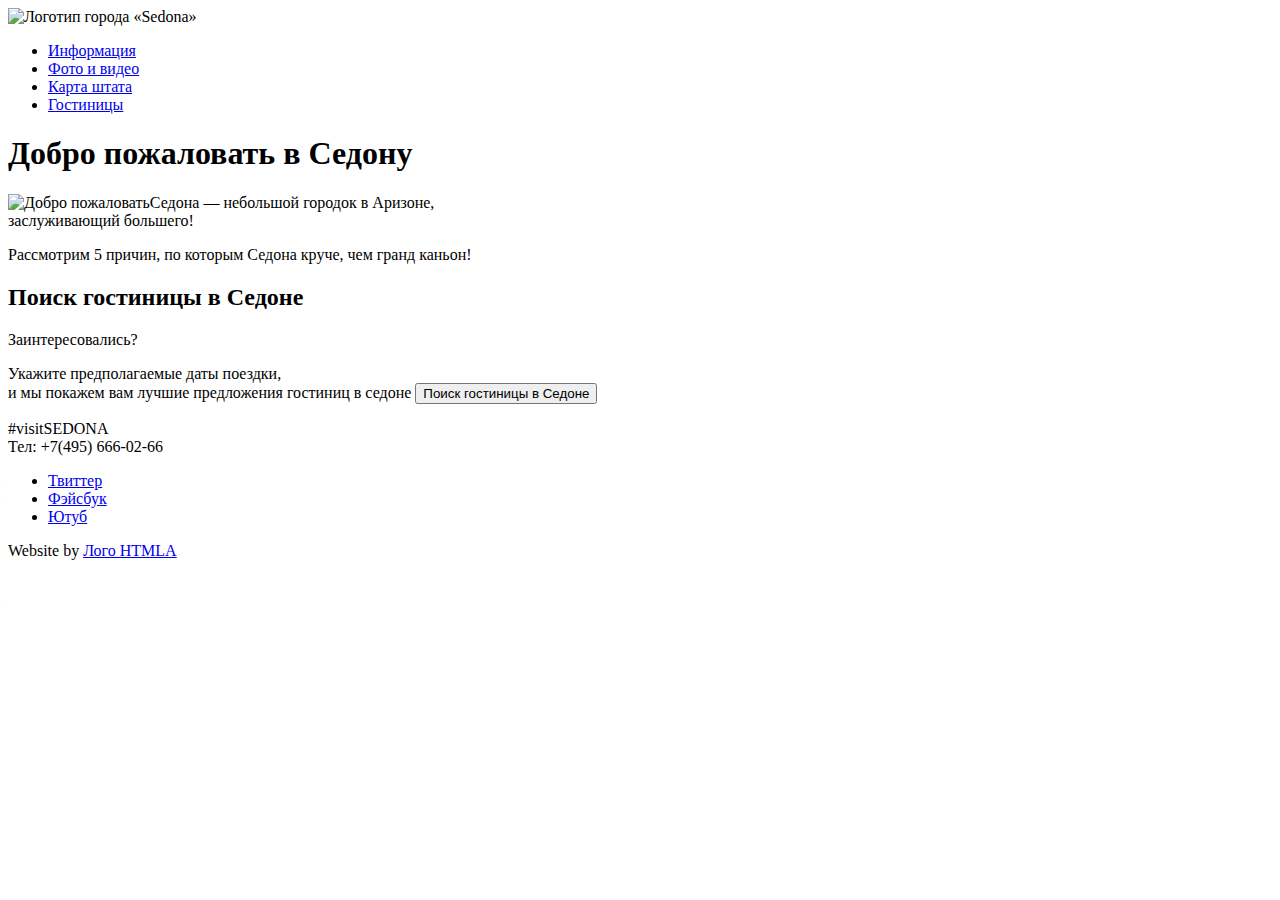
==== index.html @ 6e9e079c "графика" ====
<!DOCTYPE html>
<html lang="ru">
  <head>
    <meta charset="utf-8">
    <title>HTML Academy: Седона</title>
  </head>
  <body>
     <header>
        <nav>
          <a>
          <img src="img/index-logo.svg" width="140" height="71" alt=
            "Логотип города «Sedona»"
          </a>
          <ul>
            <li><a href="info.html">Информация</a></li>
            <li><a href="foto.html">Фото и видео</a></li>
            <li><a href="map.html">Карта штата</a></li>
            <li><a href="hotels.html">Гостиницы</a></li>
          </ul>
         </nav>
      </header>
      <main>

        <h1>Добро пожаловать в Седону</h1>
        <section>
          <img srl="img/welcome.svg" width="459" height="353" alt="Добро
            пожаловать"
          <img srl="img/background-photo.jpg" width="1200" height="773"
          <p>Седона — небольшой городок в Аризоне,<br>
            заслуживающий большего!</p>
          <p>Рассмотрим 5 причин, по которым Седона круче, чем гранд каньон!</p>
        </section>

        <section>
          <h2>Поиск гостиницы в Седоне</h2>
            <p>Заинтересовались?</p>
            <p>Укажите предполагаемые даты поездки,<br>
              и мы покажем вам лучшие предложения гостиниц в седоне
            <button type= "button">Поиск гостиницы в Седоне</button></p>
        <section>
      </main>
      <footer>
        <p>
          #visitSEDONA<br>
          Тел: +7(495) 666-02-66
        </p>
        <div>
          <ul>
            <li><a href="#">Твиттер</a></li>
            <li><a href="#">Фэйсбук</a></li>
            <li><a href="#">Ютуб</a></li>
          </ul>
        </div>
        <p>
          Website by
          <a href="#">Лого HTMLA</a>
        </p>
      </footer>
  </body>
</html>
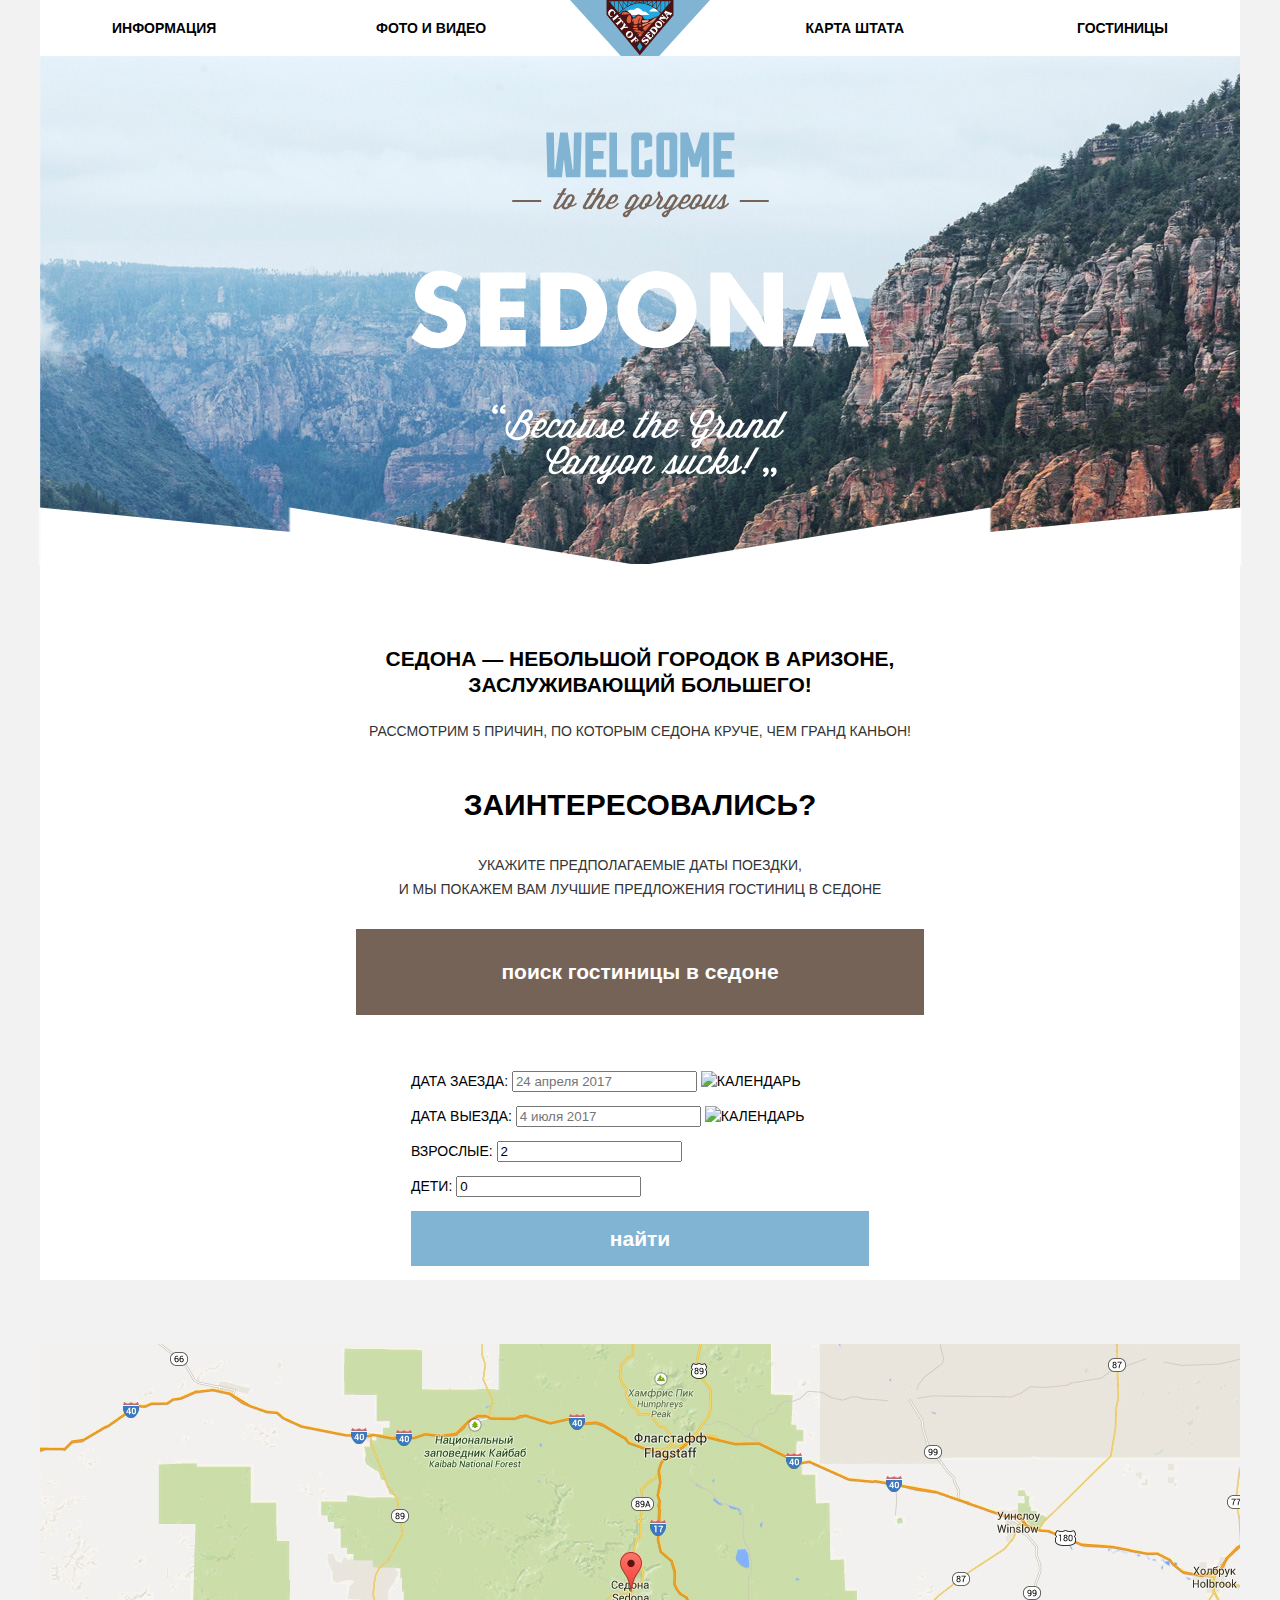
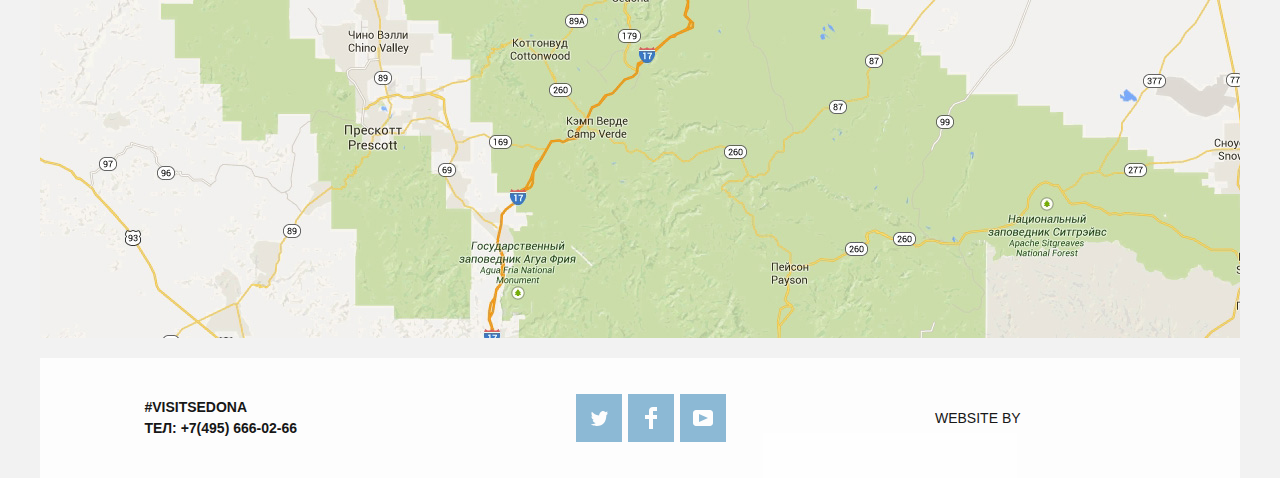
==== commit 4c4ae9ac: "css" ====
--- a/index.html
+++ b/index.html
@@ -3,58 +3,152 @@
   <head>
     <meta charset="utf-8">
     <title>HTML Academy: Седона</title>
+    <link href="https://fonts.googleapis.com/css?family=PT+Sans:400,700&display=swap&subset=cyrillic" rel="stylesheet">
+    <link href="css/normalize.css" rel="stylescheet">
+    <link href="css/style.css" rel="stylesheet">
   </head>
   <body>
-     <header>
-        <nav>
-          <a>
-          <img src="img/index-logo.svg" width="140" height="71" alt=
-            "Логотип города «Sedona»"
-          </a>
-          <ul>
-            <li><a href="info.html">Информация</a></li>
-            <li><a href="foto.html">Фото и видео</a></li>
-            <li><a href="map.html">Карта штата</a></li>
-            <li><a href="hotels.html">Гостиницы</a></li>
+    <div class="container">
+     <header class="main-header">
+            <a  class="main-header-logo" href="#">
+              <img src="img/logo.svg" width="140" height="71" alt=
+                "Логотип города Седоны">
+              </a>
+              <nav class="main-navigation">
+          <ul class="site-navigation">
+            <li class="site-navigation-item"><a href="info.html">информация</a></li>
+            <li class="site-navigation-item"><a href="foto.html">фото и видео</a></li>
+            <li class="site-navigation-item"><div class="right"><a href="map.html">карта штата</a></div></li>
+            <li class="site-navigation-item"><div class="right"><a href="catalog.html">гостиницы</a></li>
           </ul>
          </nav>
       </header>
+    </div>
       <main>
+        <div class="container">
+        <h1 class="visually-hidden">Добро пожаловать в Седону</h1>
 
-        <h1>Добро пожаловать в Седону</h1>
-        <section>
-          <img srl="img/welcome.svg" width="459" height="353" alt="Добро
-            пожаловать"
-          <img srl="img/background-photo.jpg" width="1200" height="773"
-          <p>Седона — небольшой городок в Аризоне,<br>
-            заслуживающий большего!</p>
-          <p>Рассмотрим 5 причин, по которым Седона круче, чем гранд каньон!</p>
+        <section class="welcome">
+          <h2 class="visually-hidden">Добро пожаловать</h2>
+             <div class="welcome-photo">
+             <img src="img/welcome.svg" width="459" height="353" alt="Добро
+             пожаловать">
+           </div>
         </section>
+      </div>
+        <div class="container">
+        <section class="advantages">
+          <div class="info">
+           <p class="info-introduction">Седона — небольшой городок в Аризоне,<br>
+             заслуживающий большего!</p>
+           <p class="info-advantages">Рассмотрим 5 причин, по которым Седона круче, чем гранд
+              каньон!</p>
+        </div>
+        </section>
+       </div>
 
-        <section>
-          <h2>Поиск гостиницы в Седоне</h2>
-            <p>Заинтересовались?</p>
-            <p>Укажите предполагаемые даты поездки,<br>
+      <div class="container">
+        <section class="search">
+          <h2 class="visually-hidden">Поиск гостиницы в Седоне</h2>
+          <div class="info-search">
+            <p class="title-info">Заинтересовались?</p>
+            <p class="text-info">Укажите предполагаемые даты поездки,<br>
               и мы покажем вам лучшие предложения гостиниц в седоне
-            <button type= "button">Поиск гостиницы в Седоне</button></p>
-        <section>
+            </p>
+          </div>
+            <p class="button">
+            <button class="button-search">поиск гостиницы в седоне</button>
+          </p>
+          <p>
+          <form action="#" method="post">
+            <p>
+              <label for="arrive-date">дата заезда:</label>
+              <input id="arrive-date" type="text" name="arrive" value=""
+                placeholder="24 апреля 2017">
+              <img src="img/calendar.svg" width="21" height="22" alt=
+                "Календарь">
+            </p>
+            <p>
+              <label for="depature-date">дата выезда:</label>
+              <input id="depature-date" type="text" name="depature" value=""
+                placeholder="4 июля 2017">
+              <img src="img/calendar.svg" width="21" height="22" alt=
+                "Календарь">
+            </p>
+            <p>
+              <label for="adults">взрослые:</label>
+              <input id="adults" type="number" min="1" step="1" value="2">
+            </p>
+            <p>
+              <label for="children">дети:</label>
+              <input id="children" type="number" min="0" step="1" value="0">
+            </p>
+            <p class="button">
+            <button class="button-find" type="submit">найти</button>
+            </p>
+          </form>
+        </section>
+      </div>
+
+       <div class="container">
+        <section class="map">
+          <h2 class="visually-hidden">Карта</h2>
+          <p>
+            <img src="img/map.jpg" width="1200" height="594" alt="Карта">
+          </p>
+        </section>
+      </div>
+
       </main>
-      <footer>
-        <p>
+      <div class="container">
+      <footer class="main-footer">
+          <div class="main-footer-wrapper">
+        <p class="footer-contacts">
           #visitSEDONA<br>
           Тел: +7(495) 666-02-66
         </p>
-        <div>
+        <div class="footer-social">
           <ul>
-            <li><a href="#">Твиттер</a></li>
-            <li><a href="#">Фэйсбук</a></li>
-            <li><a href="#">Ютуб</a></li>
+           <li><a class="social-button" href="#"><span class="visually-hidden">Твиттер</span>
+             <svg xmlns="http://www.w3.org/2000/svg" xmlns:xlink="http://www.w3.org/1999/xlink"
+                width="17" height="15" viewBox="0 0 17 15">
+                 <path fill="#FFF" d="M10.95.144c1.685-.496 2.984.27 3.577 1.179.673-.231 1.331-.481
+                   2.011-.708a2.345 2.345 0 0 1-.857 1.768c.685.17 1.304-.491 1.304-.491-.169 1-1.006
+                    1.788-1.563 2.024-.231 6.75-3.175 11.217-10.077 11.082h-.446c-.41 0-4.164-.46-4.898-1.887
+                     2.271.196 3.893-.422 4.693-1.177-.96-.3-2.679-.477-2.979-2.95.349.106.564.228
+                      1.19.119C1.705 8.247.374 7.53.448 5.33c.285.328 1.067.536 1.34.472C1.085 5.561-.182
+                      2.442.894.85c1.818 1.854 3.735 3.606 7.152 3.773C8.254 2.33 9.183.793 10.95.144z"/>
+             </svg>
+
+
+            </a></li>
+            <li><a class="social-button" href="#"><span class="visually-hidden">Фейсбук</span>
+              <svg xmlns="http://www.w3.org/2000/svg" width="12" height="22" viewBox="0 0 12
+
+                 22">
+                  <path fill="#FFF" d="M12 4V0H8a4 4 0 0 0-4 4v4H0v4h4v10h4V12h4V8H8V4h4z"/>
+
+              </svg>
+
+           </a></li>
+           <li><a  class="social-button" href="#"><span class="visually-hidden">Ютуб</span>
+             <svg xmlns="http://www.w3.org/2000/svg" xmlns:xlink="http://www.w3.org/1999/xlink" width="20" height="16" viewBox="0 0 20 16">
+                 <path fill="#FFF" d="M17 0H3C1.35 0 0 1.35 0 3v10c0 1.65 1.35 3 3 3h14c1.65 0 3-1.35 3-3V3c0-1.65-1.35-3-3-3zM6.027 11.998V4.002L15.014 8l-8.987 3.998z"/>
+             </svg>
+
+
+           </a></li>
           </ul>
         </div>
-        <p>
-          Website by
-          <a href="#">Лого HTMLA</a>
-        </p>
+       <p class="footer-copyright">
+         <b>Website by</b>
+            <a href="https://htmlacademy.ru/intensive/htmlcss">
+            <img src="img/logo-htmla.svg" width="115" height="41" alt="Логотип НТМЛА">
+
+           </a>
+      </p>
+    </div>
       </footer>
+    </div>
   </body>
 </html>
--- a/css/style.css
+++ b/css/style.css
@@ -0,0 +1,397 @@
+body {
+  margin: 0;
+  padding: 0;
+
+  font-family: "PT-Sans", Arial, sans-serif;
+  font-size: 14px;
+  line-height: 21px;
+  font-weight: normal;
+  color: #000000;
+  text-transform: uppercase;
+
+  background-color: #f2f2f2;
+}
+
+a {
+  text-decoration: none;
+}
+
+.visually-hidden {
+  display: none;
+}
+.button a{
+  font: inherit;
+  color: #ffffff;
+  text-transform: uppercase;
+  font-weight: bold;
+
+  background-color: #81b3d2;
+}
+
+
+.button .button-search {
+  color: #ffffff;
+  font-size: 21px;
+  line-height: 26px;
+  font-weight: bold;
+  width: 568px;
+  height: 86px;
+  background-color: #766357;
+  border-style: none;
+}
+
+.button .button-find {
+  color: #ffffff;
+  font-size: 21px;
+  font-weight: bold;
+  width: 458px;
+  height: 55px;
+  background-color: #81b3d2;
+  border-style: none;
+}
+
+.button .button-search:hover{
+  background-color: #604e43;
+}
+
+.button .button-search:focus {
+  color: rgba(255,255,255,0.3);
+  background-color: #503e33;
+}
+
+.button .button-find:hover {
+  background-color: #669ec0;
+}
+
+.button .button-find:focus {
+  color: rgba(255,255,255,0.3);
+  background-color: #5496bd;
+}
+
+.button .button-information {
+  background-color: #81b3d2;
+  padding-top: 8px;
+  padding-bottom: 7px;
+  padding-left: 17px;
+  padding-right: 17px;
+}
+
+.button .button-information:hover {
+  background-color: #669ec0;
+}
+
+.button .button-information:focus {
+  color: rgba(255,255,255,0.3);
+
+  background-color: #5496bd;
+}
+
+.button .button-reservation {
+  font-size: 14px;
+  background-color: #766357;
+  padding: 8px 16px;
+}
+
+.button .button-reservation:hover {
+  background-color: #604e43;
+}
+
+.button .button-reservation:focus {
+  color: rgba(255,255,255,0.3);
+
+  background-color: #503e33;
+}
+
+ .hotels ol{
+   list-style: none;
+ }
+
+.hotels h2 {
+  font-size: 21px;
+  line-height: 26px;
+  font-weight: bold;
+  text-align: left;
+}
+h2 a {
+  color:#000000;
+}
+
+h2 a:hover {
+  color: #81b3d2;
+}
+
+h2 a:focus {
+  color: rgba(0,0,0,0.3);
+}
+
+.rating {
+  color: #666666;
+}
+
+.site-navigation {
+  margin: 0;
+  padding: 0;
+  list-style: none;
+}
+
+.site-navigation a {
+  color: #000000;
+  font-weight: bold;
+  line-height: 26px;
+}
+
+.site-navigation a:hover {
+  color: #81b3d2;
+}
+
+.site-navigation a:focus {
+  color: rgba(0,0,0,0.3);
+}
+
+.site-navigation .site-navigation-current {
+  color: #766357;
+}
+
+
+ .title-info {
+  font-size: 30px;
+  font-weight: bold;
+  line-height: 36px;
+  text-align: center;
+}
+
+ .text-info {
+  font-size: 14px;
+  font-weight: normal;
+  line-height: 24px;
+  text-align: center;
+  color: #333333;
+}
+
+.advantages {
+  display: flex;
+  flex-direction: column;
+  align-items: center;
+
+  background-color: #ffffff;
+  padding: 0;
+}
+.info {
+  padding-top: 61px;
+}
+
+.info-introduction {
+  font-size: 21px;
+  font-weight: bold;
+  line-height: 26px;
+  text-align: center;
+  color: #000000;
+}
+
+.info-advantages {
+  font-size: 14px;
+  font-weight: normal;
+  line-height: 24px;
+  text-align: center;
+  color: #333333;
+}
+
+.container {
+    width: 1200px;
+    margin: 0 auto;
+    padding-left: 40px;
+    padding-right: 40px;
+}
+
+.main-header {
+  position: relative;
+}
+
+
+.main-header-logo {
+    position: absolute;
+    top: 0;
+    left: 50%;
+    transform: translateX(-50%);
+    width: 140px;
+    height: 71px;
+}
+
+.main-navigation {
+  display: flex;
+  width: 1200px;
+  justify-content: center;
+  background-color: #ffffff;
+}
+
+
+
+.site-navigation{
+    display: flex;
+    flex-wrap: wrap;
+    flex-direction: row;
+    justify-content: space-around;
+    align-items: center;
+    min-height: 56px;
+    width: 1056px;
+
+    background-color: #ffffff;
+}
+
+.site-navigation-item {
+  text-align: left;
+  width: 264px;
+}
+
+ .site-navigation-item .right {
+ text-align: right;
+}
+
+.welcome {
+  display: flex;
+  flex-direction: column;
+  align-items: center;
+  background-image: url(../img/background-photo.jpg);
+  width: 100%;
+  height: 508px;
+  position: relative;
+}
+ .welcome::after {
+   content: "";
+   position: absolute;
+   width: 1203px;
+   height: 59px;
+   background: url(../img/polygon.png) no-repeat top left;
+   left: 50%;
+   transform: translateX(-50%);
+   bottom: center;
+   margin-top: 451px;
+  }
+
+.welcome-photo{
+  padding-top: 76px;
+}
+
+.search {
+  display:flex;
+  flex-direction: column;
+  align-items: center;
+  margin-bottom: 50px;
+  background-color: #ffffff;
+}
+
+.map {
+ display: flex;
+ justify-content: center;
+}
+
+.filter {
+  display: flex;
+  flex-direction: column;
+  align-items: center;
+  background-image: url(../img/filter-background.jpg);
+  widht: 100px;
+  height: 562px;
+}
+
+.offer-list {
+  display: flex;
+  flex-direction: column;
+  margin-bottom: : 0;
+  background-color: #ffffff;
+  min-height: 454px;
+}
+.hotel-offer {
+  min-height: 150px;
+  margin-left: 72px;
+}
+
+.footer-contacts {
+  font-weight: bold;
+  width: 223px;
+  }
+
+.footer-copyright {
+  display: flex;
+  align-items: center;
+
+}
+
+.footer-copyright b {
+  font-size: 14px;
+  font-weight: normal;
+}
+
+.logo-htmla {
+  width: 115px;
+  height: 41px;
+}
+
+
+
+.footer-copyright a:hover {
+  color: #81b3d2;
+}
+
+.footer-copyright a:focus {
+  color: #bdbbbc;
+}
+.footer-social ul {
+  display: flex;
+  width: 150px;
+  flex-wrap: wrap;
+  justify-content: space-between;
+  margin: 0 auto;
+  padding: 0;
+  list-style: none;
+}
+
+.social-button {
+  display: flex;
+  align-items: center;
+  justify-content: center;
+  width: 46px;
+  height: 48px;
+  background-color: #81b3d2;
+}
+
+.social-button:active {
+  background-color: #81b3d2;
+}
+
+.social-button:hover {
+  background-color: #669ec0;
+}
+
+.social-button:focus {
+  background-color: #5496bd;
+}
+
+.social-button:active path {
+  fill: #ffffff;
+}
+
+.social-button:hover path {
+  fill: #ffffff;
+}
+
+.social-button:focus path {
+  opacity: 0.3;
+}
+
+.main-footer {
+  background-color: #ffffff;
+  opacity: 0.9;
+}
+
+.main-footer-wrapper {
+  display: flex;
+  flex-direction: row;
+  justify-content: space-around;
+  align-items: center;
+  height: 120px;
+}
+
+.footer-social {
+  width: 150px;
+}
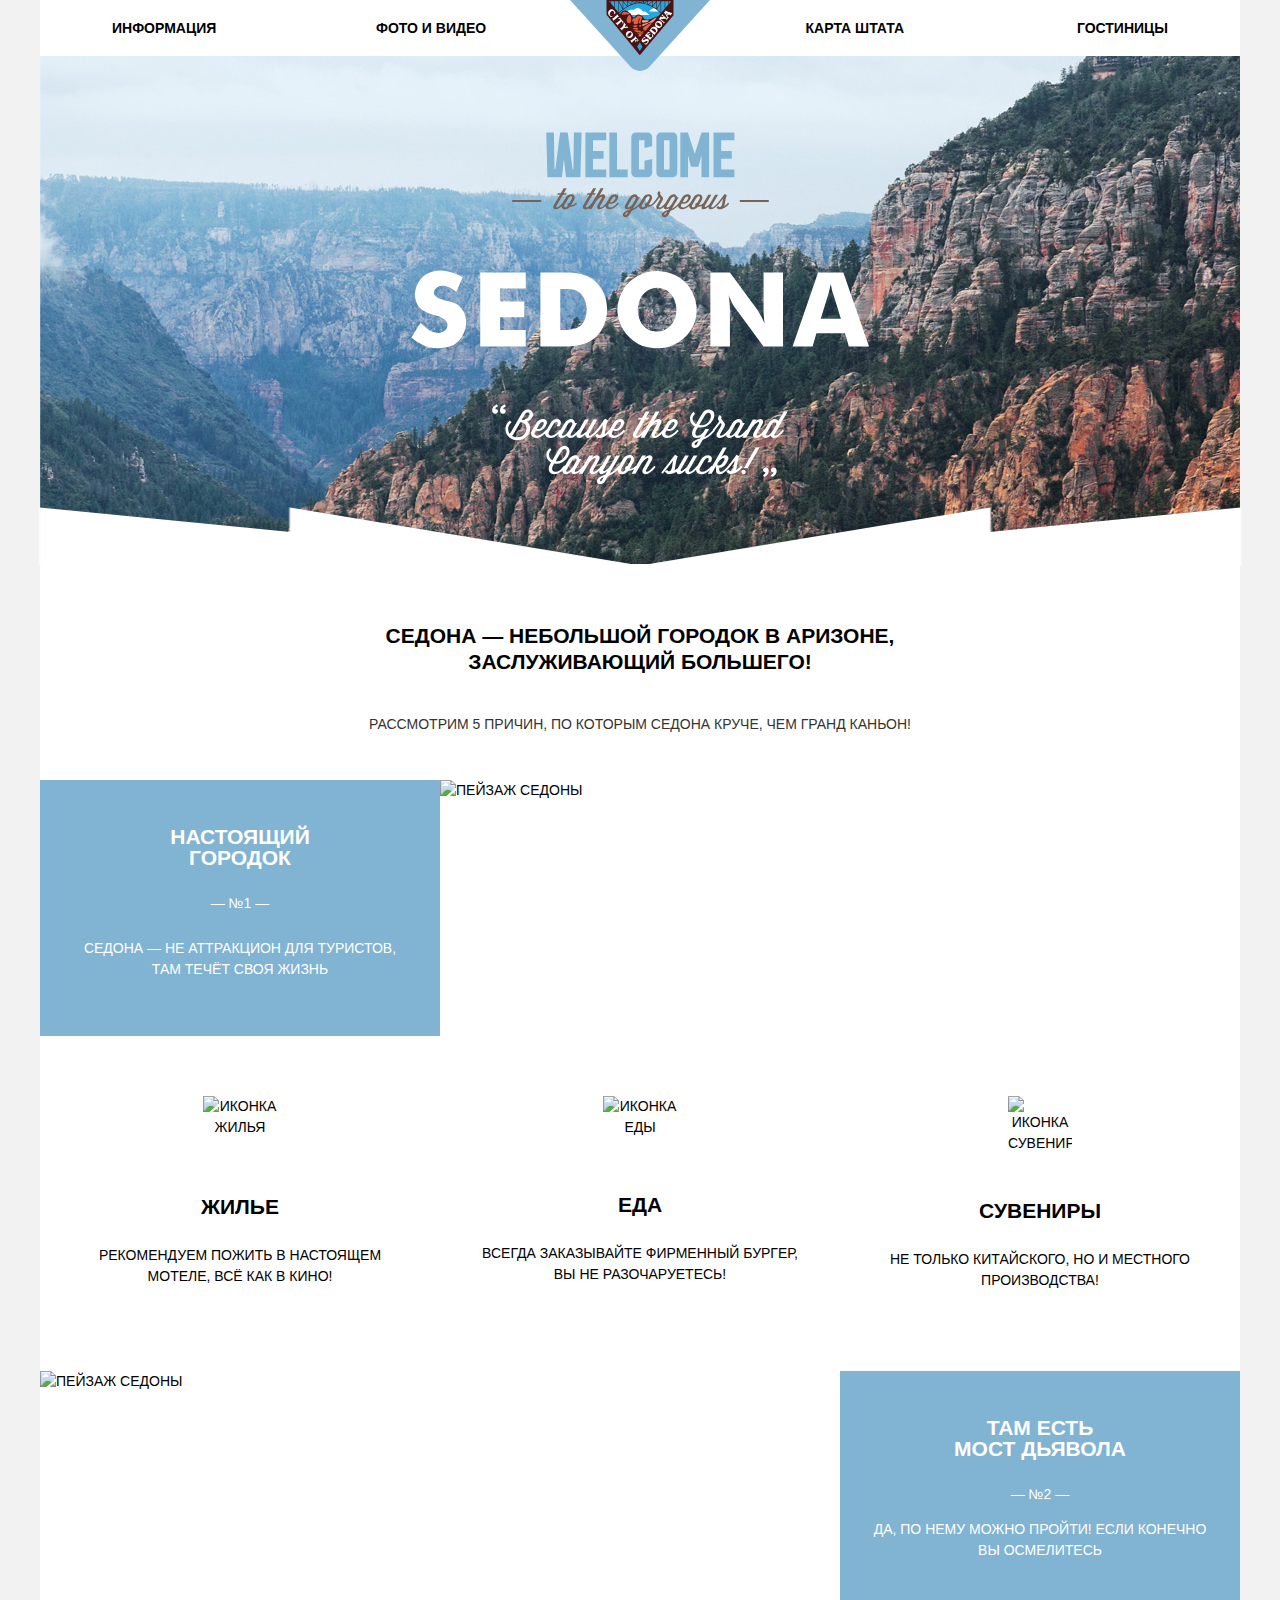
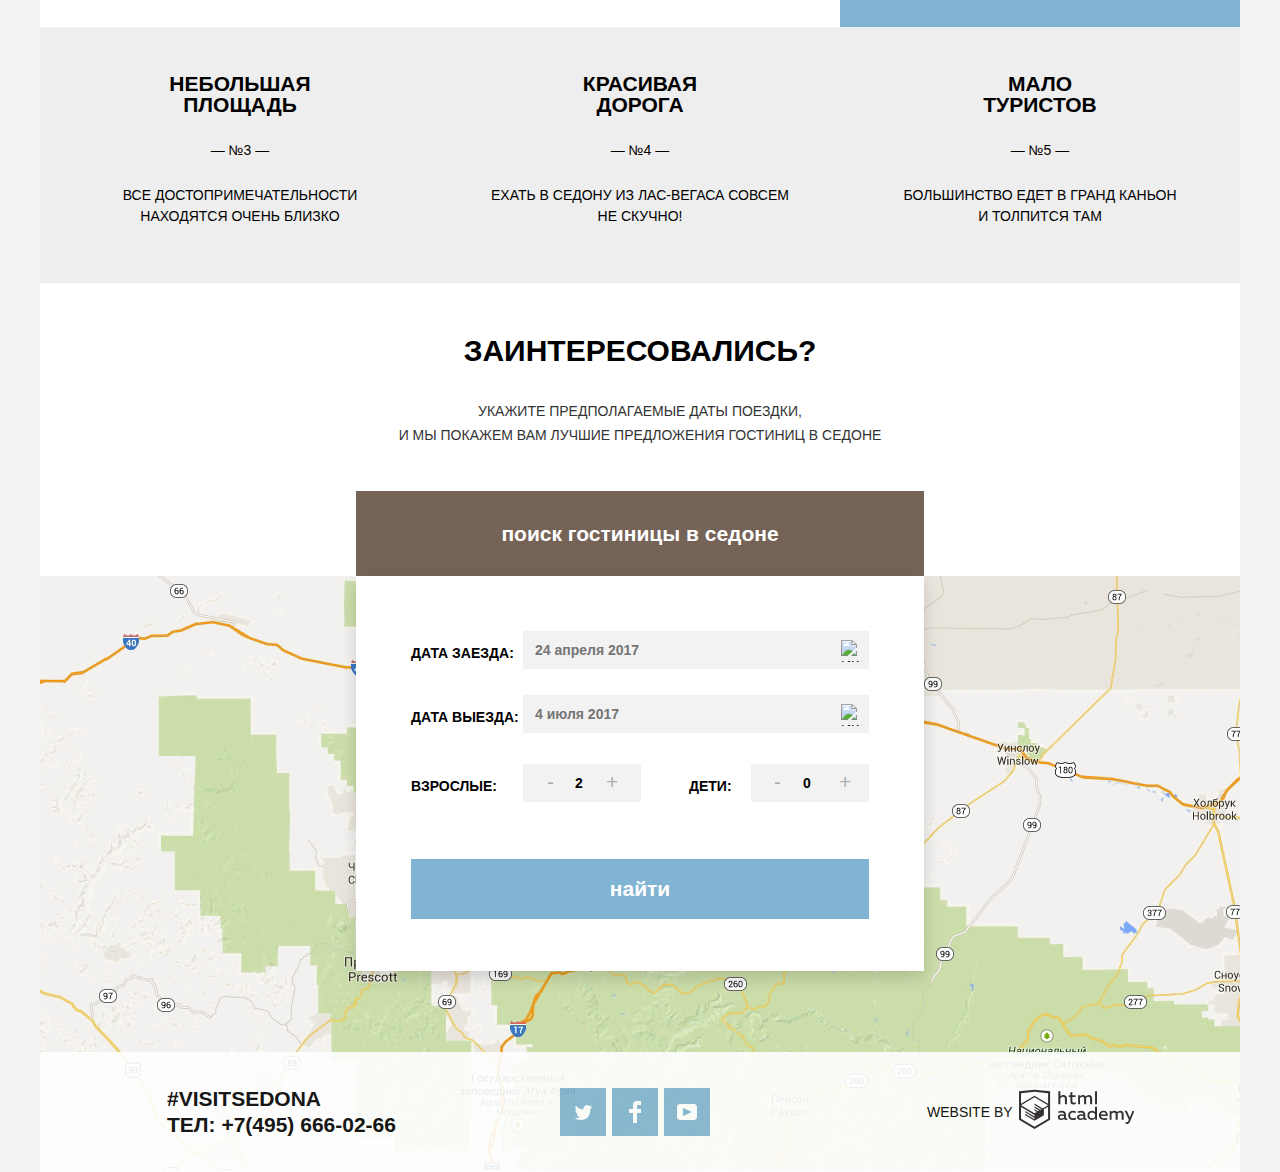
==== commit 21b9a098: "оформление контента" ====
--- a/index.html
+++ b/index.html
@@ -10,7 +10,7 @@
   <body>
     <div class="container">
      <header class="main-header">
-            <a  class="main-header-logo" href="#">
+            <a class="main-header-logo" href="#">
               <img src="img/logo.svg" width="140" height="71" alt=
                 "Логотип города Седоны">
               </a>
@@ -19,7 +19,7 @@
             <li class="site-navigation-item"><a href="info.html">информация</a></li>
             <li class="site-navigation-item"><a href="foto.html">фото и видео</a></li>
             <li class="site-navigation-item"><div class="right"><a href="map.html">карта штата</a></div></li>
-            <li class="site-navigation-item"><div class="right"><a href="catalog.html">гостиницы</a></li>
+            <li class="site-navigation-item"><div class="right"><a href="catalog.html">гостиницы</a></div></li>
           </ul>
          </nav>
       </header>
@@ -38,12 +38,92 @@
       </div>
         <div class="container">
         <section class="advantages">
+        <h2 class="visually-hidden">Преимущества Седоны</h2>
           <div class="info">
            <p class="info-introduction">Седона — небольшой городок в Аризоне,<br>
              заслуживающий большего!</p>
            <p class="info-advantages">Рассмотрим 5 причин, по которым Седона круче, чем гранд
               каньон!</p>
-        </div>
+          </div>
+
+          <ol class="advantages-list-item">
+            <li class="advantages-item">
+            <div class="description">
+              <h3>Настоящий<br>городок</h3>
+               <div class="numeration">— №1 —</div>
+               <p> Седона — не аттракцион для туристов,<br>
+                  там течёт своя жизнь
+              </p>
+            </div>
+               <img src="img/feature-picture-1.jpg" width="800" height="256"
+                 alt="Пейзаж Седоны">
+          </li>
+          <li class="advantages-item">
+            <h3 class="visually-hidden">Услуги</h3>
+            <ul class="services">
+              <li class="service-item">
+                <img src="img/icon-1.svg" width="75" height="72" alt="иконка
+                 жилья">
+                <h4>Жилье</h4>
+                <p>Рекомендуем пожить в настоящем<br>
+                   мотеле, всё как в кино!
+                </p>
+
+              </li>
+              <li class="service-item">
+                <img src="img/icon-3.svg" width="74" height="70" alt="иконка
+                  еды">
+                <h4>Еда</h4>
+                <p>Всегда заказывайте фирменный бургер,<br>
+                   вы не разочаруетесь!
+                </p>
+
+              </li>
+              <li class="service-item">
+                <img src="img/icon-2.svg" width="64" height="76" alt="Иконка
+                   сувениров">
+                <h4>Сувениры</h4>
+                <p>Не только китайского, но и местного<br>
+                   производства!
+                </p>
+              </li>
+            </ul>
+          <li class="advantages-item">
+            <img src="img/feature-picture-2.jpg" width="800" height="256"
+              alt="Пейзаж Седоны">
+          <div class="description">
+            <h3>Там есть<br> мост дьявола</h3>
+             <div class="numeration">— №2 —
+               <p>Да, по нему можно пройти! Если конечно<br>
+                  вы осмелитесь</p>
+          </div>
+        </div>
+          </li>
+         <li class="advantages-item">
+           <div class="description-white">
+             <h3>Небольшая<br>площадь</h3>
+              <div class="numeration">— №3 —</div>
+              <p>Все достопримечательности<br>
+                находятся очень близко</p>
+          </div>
+        </li>
+         <li class="advantages-item">
+           <div class="description-white">
+             <h3>Красивая<br>дорога</h3>
+              <div class="numeration">— №4 —</div>
+              <p>Ехать в Седону из Лас-Вегаса совсем<br>
+                не скучно!</p>
+              </div>
+        </li>
+        <li class="advantages-item">
+          <div class="description-white">
+            <h3>Мало<br>туристов</h3>
+              <div class="numeration">— №5 —</div>
+              <p>Большинство едет в гранд каньон<br>
+                и толпится там</p>
+          </div>
+        </li>
+        </ol>
         </section>
        </div>
 
@@ -55,49 +135,53 @@
             <p class="text-info">Укажите предполагаемые даты поездки,<br>
               и мы покажем вам лучшие предложения гостиниц в седоне
             </p>
-          </div>
-            <p class="button">
-            <button class="button-search">поиск гостиницы в седоне</button>
-          </p>
-          <p>
-          <form action="#" method="post">
-            <p>
-              <label for="arrive-date">дата заезда:</label>
-              <input id="arrive-date" type="text" name="arrive" value=""
-                placeholder="24 апреля 2017">
-              <img src="img/calendar.svg" width="21" height="22" alt=
-                "Календарь">
+              <p class="button">
+              <button class="button-search">поиск гостиницы в седоне</button>
             </p>
-            <p>
-              <label for="depature-date">дата выезда:</label>
-              <input id="depature-date" type="text" name="depature" value=""
-                placeholder="4 июля 2017">
-              <img src="img/calendar.svg" width="21" height="22" alt=
-                "Календарь">
+          </div>
+
+           <div class="reservation">
+            <div class="search-form">
+            <form class="reservation-form" action="#" method="post">
+              <p class="reservation-item">
+                <label for="arrive-date">дата заезда:</label>
+                <input id="arrive-date" type="text" name="arrive" value=""
+                  placeholder="24 апреля 2017">
+                  <img src="img/calendar.svg" width="21" height="22" alt="иконка
+                  календаря">
+             </p>
+              <p class="reservation-item">
+                <label for="depature-date">дата выезда:</label>
+                <input id="depature-date" type="text" name="depature" value=""
+                  placeholder="4 июля 2017">
+                  <img src="img/calendar.svg" width="21" height="22" alt="иконка
+                  календаря">
+             </p>
+              <p class="reservation-item-adults">
+                <label for="adults">взрослые:</label>
+                <input id="adults" type="text" name="adults-number" value="2">
+               <span class="less">-</span>
+               <span class="more">+</span>
+             </p>
+             <p class="reservation-item-children">
+                <label for="children">дети:
+                </label>
+                <input id="children" type="text" name="children-number" value="0">
+                <span class="less">-</span>
+                <span class="more">+</span>
             </p>
-            <p>
-              <label for="adults">взрослые:</label>
-              <input id="adults" type="number" min="1" step="1" value="2">
-            </p>
-            <p>
-              <label for="children">дети:</label>
-              <input id="children" type="number" min="0" step="1" value="0">
-            </p>
-            <p class="button">
-            <button class="button-find" type="submit">найти</button>
-            </p>
-          </form>
+              <p class="button">
+              <button class="button-find" type="submit">найти</button>
+              </p>
+            </form>
+          </div>
+        </div>
         </section>
-      </div>
-
-       <div class="container">
-        <section class="map">
-          <h2 class="visually-hidden">Карта</h2>
-          <p>
-            <img src="img/map.jpg" width="1200" height="594" alt="Карта">
-          </p>
-        </section>
-      </div>
+          <section class="map">
+           <h2 class="visually-hidden">Карта</h2>
+             <img src="img/map.jpg" width="1200" height="594" alt="Карта">
+           </section>
+        </div>
 
       </main>
       <div class="container">
@@ -141,9 +225,12 @@
           </ul>
         </div>
        <p class="footer-copyright">
-         <b>Website by</b>
-            <a href="https://htmlacademy.ru/intensive/htmlcss">
-            <img src="img/logo-htmla.svg" width="115" height="41" alt="Логотип НТМЛА">
+           <b>Website by</b>
+            <a  class="logo-htmla" href="https://htmlacademy.ru/intensive/htmlcss">
+              <svg xmlns="http://www.w3.org/2000/svg" data-name="Layer 1" viewBox="0 0 113 39">
+                  <path d="M46.84 28.22a2.07 2.07 0 0 0 .58-.11v1.4a3.41 3.41 0 0 1-1.24.22 1.75 1.75 0 0 1-1.75-1 5.08 5.08 0 0 1-3.3 1.13c-1.59 0-3.06-.87-3.06-2.68 0-2.24 2.08-2.93 3.9-2.93a11.63 11.63 0 0 1 2.28.26v-.31c0-1.09-.8-1.86-2.3-1.86a7.79 7.79 0 0 0-3.15.67v-1.79a10.72 10.72 0 0 1 3.35-.58c2.48 0 4 1.18 4 3.83v3.14a.57.57 0 0 0 .69.61zm-6.76-1.19a1.42 1.42 0 0 0 1.64 1.29 3.56 3.56 0 0 0 2.53-1v-1.51a10.21 10.21 0 0 0-1.9-.22c-1.1.01-2.27.35-2.27 1.45zM53.06 20.62a5.29 5.29 0 0 1 2.7.67v1.79a4.28 4.28 0 0 0-2.42-.73 2.89 2.89 0 1 0 0 5.76 5.26 5.26 0 0 0 2.55-.67v1.8a6.58 6.58 0 0 1-2.9.6 4.42 4.42 0 0 1-4.72-4.54 4.54 4.54 0 0 1 4.79-4.68zM65.84 28.22a2.07 2.07 0 0 0 .58-.11v1.4a3.41 3.41 0 0 1-1.24.22 1.75 1.75 0 0 1-1.75-1 5.08 5.08 0 0 1-3.3 1.13c-1.59 0-3.06-.87-3.06-2.68 0-2.24 2.08-2.93 3.9-2.93a11.63 11.63 0 0 1 2.28.26v-.31c0-1.09-.8-1.86-2.3-1.86a7.79 7.79 0 0 0-3.15.67v-1.79a10.72 10.72 0 0 1 3.35-.58c2.48 0 4 1.18 4 3.83v3.14a.57.57 0 0 0 .69.61zm-6.76-1.19a1.42 1.42 0 0 0 1.64 1.29 3.56 3.56 0 0 0 2.53-1v-1.51a10.21 10.21 0 0 0-1.9-.22c-1.11.01-2.27.35-2.27 1.45zM76.67 16.85v12.76h-1.76v-1.39a4.07 4.07 0 0 1-3.35 1.62 4.62 4.62 0 0 1 0-9.22 4 4 0 0 1 3.15 1.37v-5.14h2zm-4.76 5.48a2.9 2.9 0 0 0 0 5.8 3 3 0 0 0 2.79-1.84v-2.13a3.06 3.06 0 0 0-2.79-1.83zM82.99 20.62c3.48 0 4.68 2.81 4.12 5.34h-6.58c.22 1.57 1.75 2.22 3.35 2.22a6.41 6.41 0 0 0 2.77-.62v1.68a7.5 7.5 0 0 1-3.14.6c-2.68 0-5-1.53-5-4.61a4.39 4.39 0 0 1 4.48-4.61zm.09 1.62a2.39 2.39 0 0 0-2.57 2.26h4.85a2.06 2.06 0 0 0-2.28-2.26zM89.1 29.61v-8.75h1.73v1.09a4 4 0 0 1 2.92-1.33 3 3 0 0 1 2.73 1.4 4.33 4.33 0 0 1 3.06-1.4 3.21 3.21 0 0 1 3.32 3.52v5.47h-2V24.2a1.67 1.67 0 0 0-1.73-1.84 2.94 2.94 0 0 0-2.17 1.18V29.61h-2V24.2a1.67 1.67 0 0 0-1.73-1.84 3.11 3.11 0 0 0-2.32 1.35v5.91h-2zM111.47 20.86h2l-4.1 9.93c-.95 2.28-2.19 3-3.52 3a5 5 0 0 1-1.15-.15v-1.66a3 3 0 0 0 .89.13c.95 0 1.66-.67 2.17-2l.18-.44-4.16-8.82h2.13l3 6.6zM40.66 1.53v5a4 4 0 0 1 2.83-1.2A3.41 3.41 0 0 1 47.1 8.9v5.41h-2V9.15a1.9 1.9 0 0 0-2-2.1 3.08 3.08 0 0 0-2.44 1.46v5.8h-2V1.53h2zM52.43 2.42v3.12h3.17v1.71h-3.17v4c0 1.15.53 1.53 1.66 1.53a4.71 4.71 0 0 0 1.77-.35v1.68a7.14 7.14 0 0 1-2.35.38 2.68 2.68 0 0 1-3-2.88V7.23h-1.6V5.52h1.57V2.88zM58.1 14.29V5.54h1.73v1.09a4 4 0 0 1 2.92-1.33 3 3 0 0 1 2.73 1.4 4.33 4.33 0 0 1 3.06-1.4 3.21 3.21 0 0 1 3.32 3.52v5.47h-2V8.88a1.67 1.67 0 0 0-1.73-1.84 2.94 2.94 0 0 0-2.17 1.18V14.29h-2V8.88a1.67 1.67 0 0 0-1.73-1.84 3.11 3.11 0 0 0-2.32 1.35v5.91h-2zM74.72 1.52h1.95v12.76h-1.95zM15.44.02h-.16L0 1.62v28l15.28 9.09 15.28-9.09v-28zm13.12 28.45l-13.28 7.9L2 28.47V16.99l13.22 7.87v1.43l-9.07-5.4v1.38l9.11 5.47v1.46l-9.1-5.42v1.38l9.11 5.47 9.19-5.5V19.22l4.1-2.45v11.67zm0-13.16l-3.65 2.14-1.68 1-8-4.76v1.38l6.84 4.07h-.06l-.15.09-1 .57-5.64-3.36v1.38l4.45 2.65-1.05.7-3.36-2v1.38l2.21 1.3-2.25 1.35-13.16-7.82 13.17-7.92zm0-1.39L15.21 6.05l-13.2 7.86V3.41l13.28-1.39 13.28 1.39v10.51z"/>
+              </svg>
+
 
            </a>
       </p>
--- a/css/style.css
+++ b/css/style.css
@@ -39,15 +39,23 @@
   background-color: #766357;
   border-style: none;
 }
+ .info-search .button{
+  margin-top: 0;
+  margin-bottom: 0;
+
+}
 
 .button .button-find {
   color: #ffffff;
   font-size: 21px;
+  line-height: 26px;
   font-weight: bold;
   width: 458px;
-  height: 55px;
+  height: 60px;
   background-color: #81b3d2;
   border-style: none;
+  margin-bottom: 0;
+  margin-top: 43px;
 }
 
 .button .button-search:hover{
@@ -70,10 +78,8 @@
 
 .button .button-information {
   background-color: #81b3d2;
-  padding-top: 8px;
-  padding-bottom: 7px;
-  padding-left: 17px;
-  padding-right: 17px;
+  padding: 5px 10px;
+
 }
 
 .button .button-information:hover {
@@ -89,7 +95,7 @@
 .button .button-reservation {
   font-size: 14px;
   background-color: #766357;
-  padding: 8px 16px;
+  padding: 5px 8px;
 }
 
 .button .button-reservation:hover {
@@ -101,6 +107,127 @@
 
   background-color: #503e33;
 }
+.offer-list {
+  display: flex;
+  flex-wrap: wrap;
+  margin: 0;
+  padding: 0;
+  width: 1200px;
+}
+.hotels {
+  background-color: #ffffff;
+}
+.found-result {
+  display: flex;
+  align-items: center;
+  height:87px;
+  padding-left: 73px;
+  padding-right: 73px;
+  border-bottom: 1px solid rgba(0,0,0,0.2);
+}
+
+.found-result div:last-child {
+  margin-left:auto;
+
+}
+.found-result-title {
+  font-size: 21px;
+  line-height: 26px;
+  font-weight: bold;
+  width: 120px;
+  padding-right: 46px;
+}
+.sorting {
+  display: flex;
+  justify-content: space-between;
+  width: 355px;
+}
+.sorting .sorting-title {
+  font-size: 12px;
+  line-height: 18px;
+  padding-right: 20px;
+  margin-top: 16px;
+}
+ .sorting-item a{
+  font-size: 12px;
+  line-height: 18px;
+  color: rgba(0,0,0,0.3);
+  border-bottom: 1px dashed #81b3d2;
+}
+.sorting-item a:active {
+  color: #81b3d2;
+}
+.sorting-item a:hover {
+ color: #81b3d2;
+}
+.sorting-item a:focus {
+  color: #000000;
+}
+.icon-dir {
+  display: flex;
+  justify-content: space-between;
+  width: 34px;
+}
+.icon-up-down-dir svg {
+  fill: #cacaca;
+}
+.icon-up-down-dir svg:hover {
+  fill: #000000;
+  }
+.icon-up-down-dir svg:focus {
+  fill: #81b3d2;
+}
+.icon-up-down-dir svg:active {
+  fill: #81b3d2;
+}
+
+.hotel-offer {
+  display: flex;
+  justify-content: center;
+  margin-left: 0;
+  padding: 30px 73px;
+  width: 1200px;
+  height: 90px;
+  align-items: center;
+  border-bottom: 1px solid rgba(0,0,0,0.2);
+}
+.hotel-offer div:last-child {
+  margin-left: auto;
+}
+.hotel-description {
+  display: flex;
+  flex-direction: column;
+  height: 90px;
+  width: 261px;
+  align-content: center;
+  padding-left: 30px;
+}
+
+.hotel-price {
+  display: flex;
+  width: 260px;
+  height: 90px;
+}
+.hotel-price p {
+  width: 130px;
+}
+
+.hotel-image {
+  padding-top: 6px;
+}
+
+.button-hotel-offer {
+  display: flex;
+  justify-content: space-between;
+  width: 258px;
+  margin-bottom: 5px;
+}
+
+
+.hotel-offer p {
+  margin: 0;
+}
+
 
  .hotels ol{
    list-style: none;
@@ -111,9 +238,15 @@
   line-height: 26px;
   font-weight: bold;
   text-align: left;
+  padding: 0;
+  margin: 0;
+  padding-bottom: 10px;
+  margin-top: -5px;
+  padding-bottom: 8px;
 }
 h2 a {
   color:#000000;
+
 }
 
 h2 a:hover {
@@ -124,8 +257,24 @@
   color: rgba(0,0,0,0.3);
 }
 
+.hotel-rating {
+  text-align: right;
+  height: 90px;
+}
+.stars {
+  padding-bottom: 45px;
+}
+
 .rating {
+ margin-top: 40px;
   color: #666666;
+  font-size:14px;
+  line-height: 21px;
+  background-color: #f2f2f2;
+  padding-top: 5px;
+  padding-bottom: 6px;
+  padding-right: 13px;
+  padding-left: 16px;
 }
 
 .site-navigation {
@@ -166,6 +315,8 @@
   line-height: 24px;
   text-align: center;
   color: #333333;
+  margin-top: 0;
+  margin-bottom: 44px;
 }
 
 .advantages {
@@ -177,7 +328,9 @@
   padding: 0;
 }
 .info {
-  padding-top: 61px;
+padding-top:38px;
+
+  padding-bottom: 30px;
 }
 
 .info-introduction {
@@ -186,6 +339,8 @@
   line-height: 26px;
   text-align: center;
   color: #000000;
+
+
 }
 
 .info-advantages {
@@ -194,6 +349,119 @@
   line-height: 24px;
   text-align: center;
   color: #333333;
+  padding-top: 16px;
+
+}
+.advantages-list-item {
+  display: flex;
+  flex-wrap: wrap;
+  margin-top: 30px;
+  padding-left: 0;
+  margin-left: 0;
+  justify-content: center;
+  width: 1200px;
+}
+
+ .advantages ol {
+  margin-top: 0;
+  margin-bottom: 0;
+}
+.advantages-item {
+  display: flex;
+  margin-left: 0;
+  margin-bottom: 0;
+  padding-bottom: 0;
+}
+.description {
+  display: flex;
+  flex-direction: column;
+  align-items: center;
+  width: 400px;
+  height: 256px;
+  background-color: #81b3d2;
+  text-align:center;
+
+}
+
+.description h3{
+  margin: 0;
+}
+.description-white {
+  display: flex;
+  flex-direction: column;
+  align-items: center;
+  text-align: center;
+  width: 400px;
+  height: 256px;
+  background-color: #eeeeee;
+}
+
+.numeration {
+  padding-top: 25px;
+  padding-bottom: 10px;
+  color: #ffffff;
+}
+.description-white .numeration {
+  color: #000000;
+}
+
+h3 {
+  font-size: 21px;
+  line-height: 21px;
+  font-weight: bold;
+  padding-top: 46px;
+  color: #ffffff;
+}
+
+.description-white h3 {
+  color: #000000;
+  margin: 0;
+}
+
+ h4 {
+  font-size: 21px;
+  line-height: 21px;
+  font-weight: bold;
+  color: #000000;
+}
+.description p {
+  color: #ffffff;
+  padding-bottom:
+}
+
+.description-white p {
+  color: #000000;
+}
+
+.advantages-item ul {
+  list-style: none;
+}
+
+.services{
+  display: flex;
+  flex-wrap: wrap;
+  justify-content: space-around;
+  height: 335px;
+  width: 1200px;
+  padding-left: 0;
+  margin-left: 0;
+}
+
+.service-item {
+  width: 400px;
+  display: flex;
+  flex-direction: column;
+  align-items: center;
+  text-align: center;
+}
+
+.services .service-item {
+  padding-top: 60px;
+}
+
+.service-item p {
+  margin-bottom: 0;
+  margin-top:0;
 }
 
 .container {
@@ -205,6 +473,7 @@
 
 .main-header {
   position: relative;
+  z-index: 10;
 }
 
 
@@ -255,6 +524,8 @@
   width: 100%;
   height: 508px;
   position: relative;
+  background-position: 0 -85px;
+  background-repeat: no-repeat;
 }
  .welcome::after {
    content: "";
@@ -273,48 +544,421 @@
 }
 
 .search {
-  display:flex;
+  margin-bottom: 0;
+  padding-top: 0;
+  background-color: #ffffff;
+  position: relative;
+   height: 293px;
+}
+.info-search {
+  display: flex;
   flex-direction: column;
   align-items: center;
-  margin-bottom: 50px;
+  align-content: space-between;
+  padding-top: 50px;
+  margin-bottom: 0;
+  padding-bottom: 0;
+  height: 243px;
+}
+
+.title-info {
+  margin-top: 0;
+}
+
+.reservation {
+  position: absolute;
+  top: 100%;
+  left: 50%;
+  transform: translateX(-50%);
   background-color: #ffffff;
+  width: 568px;
+  height: 395px;
+  box-shadow: 0px 7px 15px 0 rgba(0, 1, 1, 0.15);
+}
+.reservation-form {
+  display:flex;
+  flex-wrap: wrap;
+  justify-content: space-between;
+  padding: 55px;
+
+}
+.search-form p {
+  margin-top: 0;
+}
+.reservation-item {
+  position: relative;
+  width: 458px;
+  display: flex;
+  justify-content: space-between;
+}
+
+.reservation-item img {
+  position: absolute;
+  top: 9px;
+  left: 430px;
+  fill: rgba(0,0,0,0,3);
+}
+
+ .reservation-item-adults{
+   display: flex;
+  width:234px;
+  height: 38px;
+  position:relative;
+  padding-top: 5px;
+}
+.reservation-item-children {
+  display: flex;
+  width:180px;
+  height: 38px;
+  padding-top: 5px;
+}
+
+.reservation-item label {
+  display: block;
+  width: 112px;
+  height: 38px;
+  padding-top: 12px;
+  text-align: left;
+
+  font: inherit;
+  font-weight: bold;
+}
+
+.reservation-item input {
+  box-sizing: border-box;
+  width: 346px;
+  height: 38px;
+  padding-left: 12px;
+  border: none;
+  background-color: #f2f2f2;
+  font: inherit;
+  font-weight: bold;
+  font-size:14px;
+  color: #000000;
+}
+
+.reservation-item-adults label {
+  display:block;
+  width:112px;
+  height: 38px;
+  padding-top: 12px;
+  text-align: left;
+  font: inherit;
+  font-weight: bold;
+}
+.reservation-item-children label {
+  display:block;
+  width:112px;
+  height: 38px;
+  padding-top: 12px;
+  text-align: left;
+  font: inherit;
+  font-weight: bold;
+
+}
+.reservation-item-adults input {
+box-sizing: border-box;
+width: 118px;
+height: 38px;
+padding-left: 52px;
+margin-bottom: 25px;
+border: none;
+background-color: #f2f2f2;
+font: inherit;
+font-size: 14px;
+font-weight: bold;
+}
+
+.reservation-item-children input {
+  box-sizing: border-box;
+  width: 118px;
+  height: 38px;
+  padding-left: 52px;
+  margin-bottom: 25px;
+  border: none;
+  background-color: #f2f2f2;
+  font: inherit;
+  font-size: 14px;
+  font-weight: bold;
+
+}
+
+.reservation-item-adults .less {
+  position: absolute;
+  top: 12px;
+  left: 136px;
+  font-size: 21px;
+  font-weight: normal;
+  color: rgba(0,0,0,0.3);
+}
+
+.reservation-item-adults .more {
+  position:absolute;
+  top: 12px;
+  left: 195px;
+  font-size: 21px;
+  font-weight: normal;
+  color: rgba(0,0,0,0.3);
+}
+
+.reservation-item-adults .less:hover {
+  color: #000000;
+}
+
+.reservation-item-adults .less:focus {
+  color: #81b3d2;
+}
+
+.reservation-item-adults .more:hover {
+  color: #000000;
+}
+.reservation-item-adults .more:focus {
+  color: #81b3d2;
+}
+
+.reservation-item-children {
+  display:flex;
+  position:relative;
+}
+.reservation-item-children .less {
+ position:absolute;
+top: 12px;
+left: 85px;
+font-size: 21px;
+font-weight: normal;
+color: rgba(0,0,0,0.3);
+}
+
+.reservation-item-children .more {
+position: absolute;
+top: 12px;
+left: 150px;
+font-size: 21px;
+font-weight: normal;
+color: rgba(0,0,0,0.3);
+}
+
+.reservation-item-children .more:hover {
+  color: #000000;
+}
+.reservation-children .more:focus {
+  color: #81b3d2;
+}
+.reservation-item-children .less:hover {
+  color: #000000;
+}
+
+.reservation-item-children .less:focus {
+  color: #81b3d2;
+}
+.reservation-item-children input:hover {
+  background-color: #ebebeb;
+}
+.reservation-item-children input:focus {
+  background-color: #ffffff;
+  border: transparent;
+}
+
+.reservation-item input:hover {
+background-color: #ebebeb;
+}
+
+.reservation-item input:focus {
+  background-color: #ffffff;
+  border: transparent;
+}
+
+.reservation-item-adults input:hover {
+  background-color: #ebebeb;
+  border-color: #ffffff;
+}
+.reservation-item-adults input:focus {
+  background-color: #ffffff;
+  border-color: #e5e5e5;
 }
 
 .map {
  display: flex;
  justify-content: center;
+ height: 476px;
+
+}
+
+.filters {
+  display: flex;
+  justify-content: space-between;
+  background-image: url(../img/filter-background.jpg);
+  width: 100%;
+  height: 216px;
+  background-position: 0 -294px;
+  background-repeat: no-repeat;
 }
 
 .filter {
   display: flex;
-  flex-direction: column;
+  padding-left: 68px;
+  padding-top: 27px;
+}
+
+.filter fieldset {
+  border: none;
+  width: 254px;
+  margin: 0;
+  padding: 0;
+}
+
+.filter legend {
+  color: #ffffff;
+  font-size: 16px;
+  line-height: 21px;
+  font-weight: bold;
+}
+
+.filter ul {
+  list-style: none;
+  line-height: 21px;
+  color: #ffffff;
+}
+.filter-option {
+  margin-bottom:25px;
+  margin-top: 25px;
+}
+
+.filter-option label {
+  position: relative;
+}
+.filter-option label::before {
+  content:"";
+  position: absolute;
+  width: 27px;
+  height: 33px;
+  background-image: url(../img/checkbox-off.svg);
+  background-repeat: no-repeat;
+  background-position: top;
+  left: -40px;
+  fill: #ffffff;
+}
+
+.filter-range {
+  width: 318px;
+  color: #ffffff;
+  padding-right: 73px;
+  padding-top: 27px;
+}
+.filter-range-title{
+  margin-bottom: 9px;
+  font-weight: bold;
+  font-size: 16px;
+  line-height: 21px;
+}
+.price-controls {
+  position: relative;
+  height: 32px;
+  margin-bottom: 20px;
+  font-size: 0;
+
+  border: 2px solid #ffffff;
+  border-radius: 2px;
+}
+
+.price-controls::after {
+  content: "";
+  position: absolute;
+  top: 50%;
+  left: 50%;
+  width: 2px;
+  height: 22px;
+  background: #ffffff;
+  transform: translate(-50%, -50%);
+}
+.range-controls {
+  position: relative;
+  margin-bottom: 32px;
+}
+.range-controls .scale {
+  height: 2px;
+  background: rgba(255,255,255,0.3);
+}
+.range-controls .bar {
+  width: 80%;
+  height: 2px;
+  background: #ffffff;
+}
+.range-toogle {
+  position: absolute;
+  top: -9px;
+  width: 4px;
+  height: 4px;
+  background: #ababab;
+  border: 8px solid #ffffff;
+  border-radius: 50%;
+  box-shadow: 0 2px 1px 0 rgba(0,1,1,0.2);
+  cursor: pointer;
+}
+.range-toogle:hover {
+  background: #1c4f80;
+}
+.range-toogle-min {
+  left: 0:
+}
+.range-toogle-max {
+  left:80%;
+}
+
+.price-controls label {
+  display: inline-block;
+  font-size: 14px;
+  line-height: 38px;
+  vertical-align: top;
+  cursor: pointer;
+}
+.price-controls .min-price,
+.price-controls .max-price {
+  width: 90px;
+  padding-left: 65px;
+}
+.price-controls input {
+  width: 50px;
+  margin: 0;
+  padding: 0;
+  margin-left: 4px;
+  color: inherit;
+  font: inherit;
+  background: none;
+  border: none;
+}
+.btn-transparent {
+  display: block;
+  margin-left: 85px;
+  margin-top: 32px;
+  padding: 6px 30px;
+  font-size: 14px;
+  line-height: 20px;
+  color: #ffffff;
+  text-transform: uppercase;
+  background: transparent;
+  border: 2px solid #ffffff;
+  border-radius: 2px;
+  cursor: pointer;
+}
+.btn-transparent:hover {
+  color: #000000;
+  background: #ffffff;
+}
+
+.footer-contacts {
+  font-size: 21px;
+  font-weight: bold;
+  line-height: 26px;
+  width: 230px;
+  margin-right: 163px;
+  }
+
+.footer-copyright {
+  display: flex;
   align-items: center;
-  background-image: url(../img/filter-background.jpg);
-  widht: 100px;
-  height: 562px;
-}
-
-.offer-list {
-  display: flex;
-  flex-direction: column;
-  margin-bottom: : 0;
-  background-color: #ffffff;
-  min-height: 454px;
-}
-.hotel-offer {
-  min-height: 150px;
-  margin-left: 72px;
-}
-
-.footer-contacts {
-  font-weight: bold;
-  width: 223px;
-  }
-
-.footer-copyright {
-  display: flex;
-  align-items: center;
-
+  width: 215px;
+  margin-left: auto;
 }
 
 .footer-copyright b {
@@ -322,26 +966,33 @@
   font-weight: normal;
 }
 
-.logo-htmla {
+.logo-htmla svg{
   width: 115px;
   height: 41px;
-}
-
-
-
-.footer-copyright a:hover {
-  color: #81b3d2;
-}
-
-.footer-copyright a:focus {
-  color: #bdbbbc;
-}
+  padding-left: 6px;
+  fill: #231f20;
+}
+
+.logo-htmla svg:hover {
+  fill: #81b3d2;
+}
+
+.logo-htmla svg:focus {
+  fill: #bdbbbc;
+}
+.footer-social{
+  width: 150px;
+  display: flex;
+  justify-content: center;
+}
+
 .footer-social ul {
   display: flex;
   width: 150px;
   flex-wrap: wrap;
   justify-content: space-between;
-  margin: 0 auto;
+  margin: 0;
+  margin: 0;
   padding: 0;
   list-style: none;
 }
@@ -382,16 +1033,14 @@
 .main-footer {
   background-color: #ffffff;
   opacity: 0.9;
+  margin-top: 0;
 }
 
 .main-footer-wrapper {
   display: flex;
-  flex-direction: row;
-  justify-content: space-around;
   align-items: center;
   height: 120px;
-}
-
-.footer-social {
-  width: 150px;
-}
+  justify-content: center;
+  width: 975px;
+  margin-left: 127px;
+}
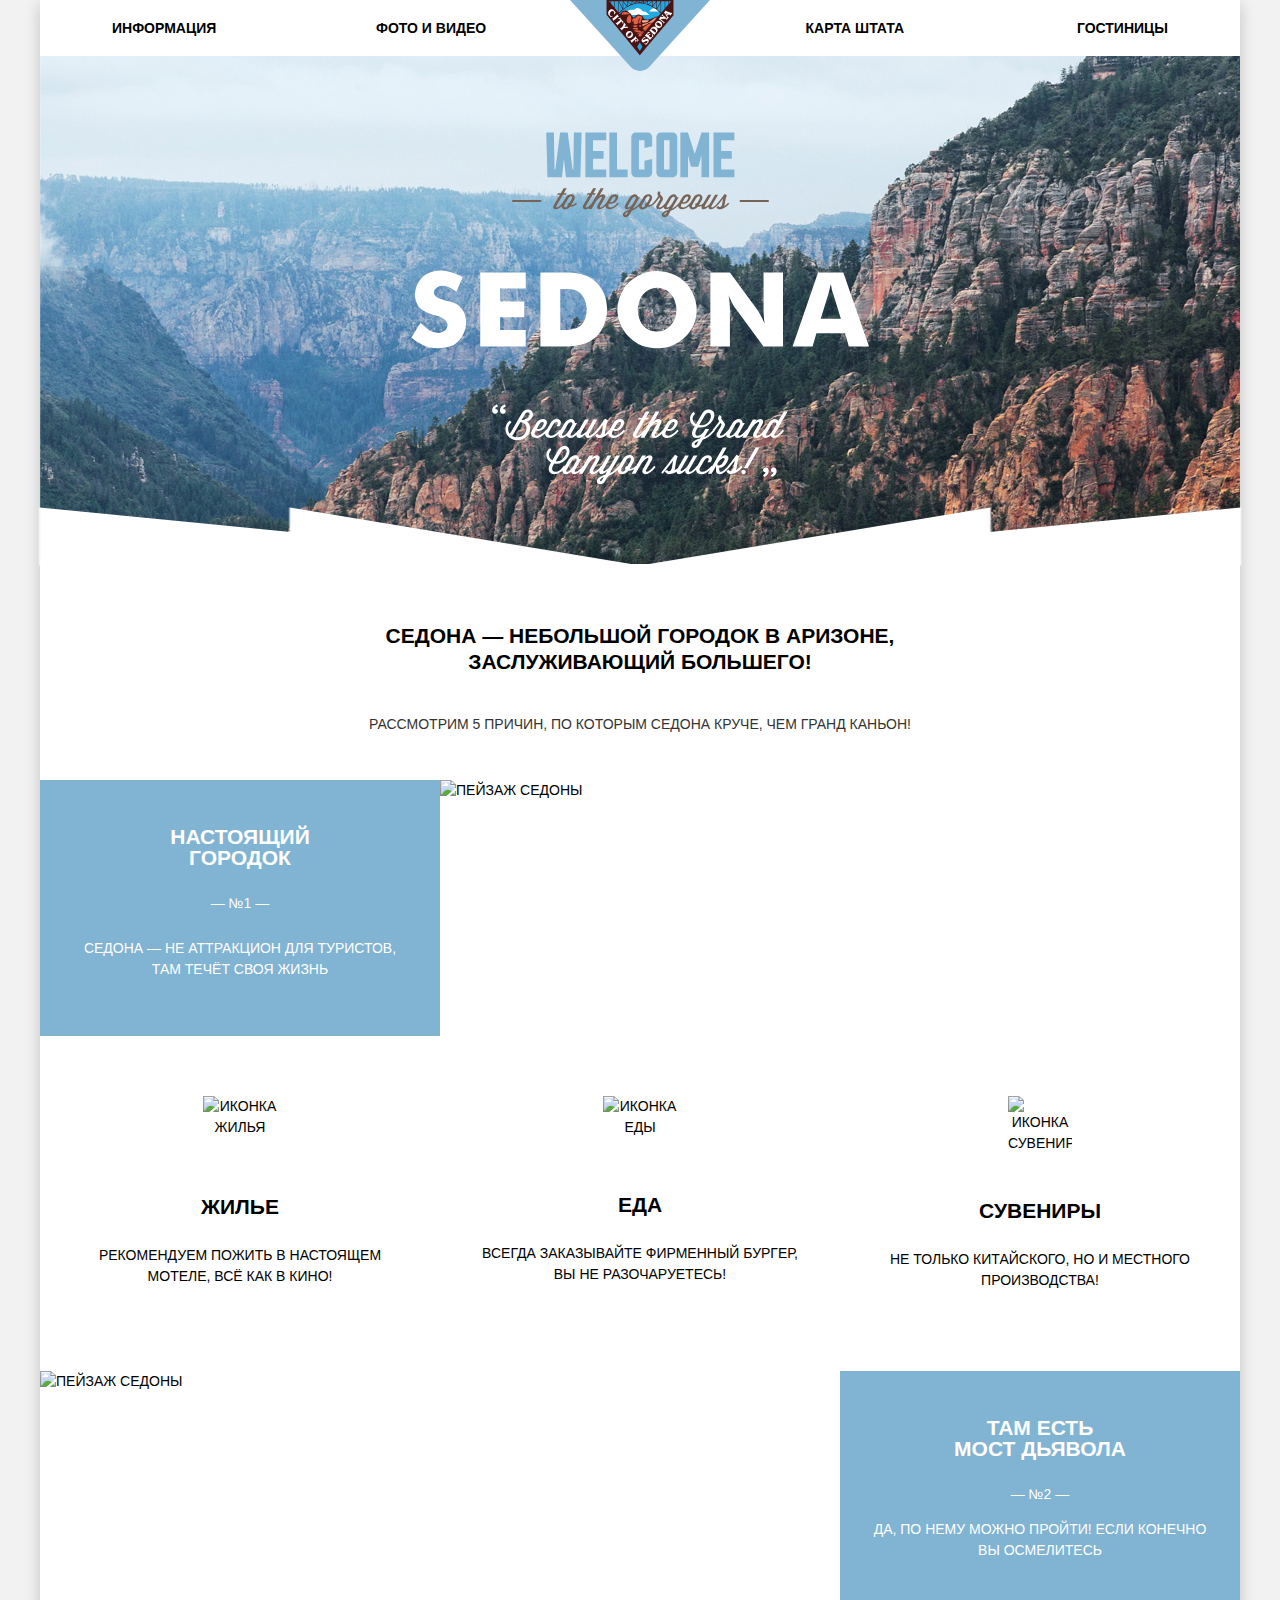
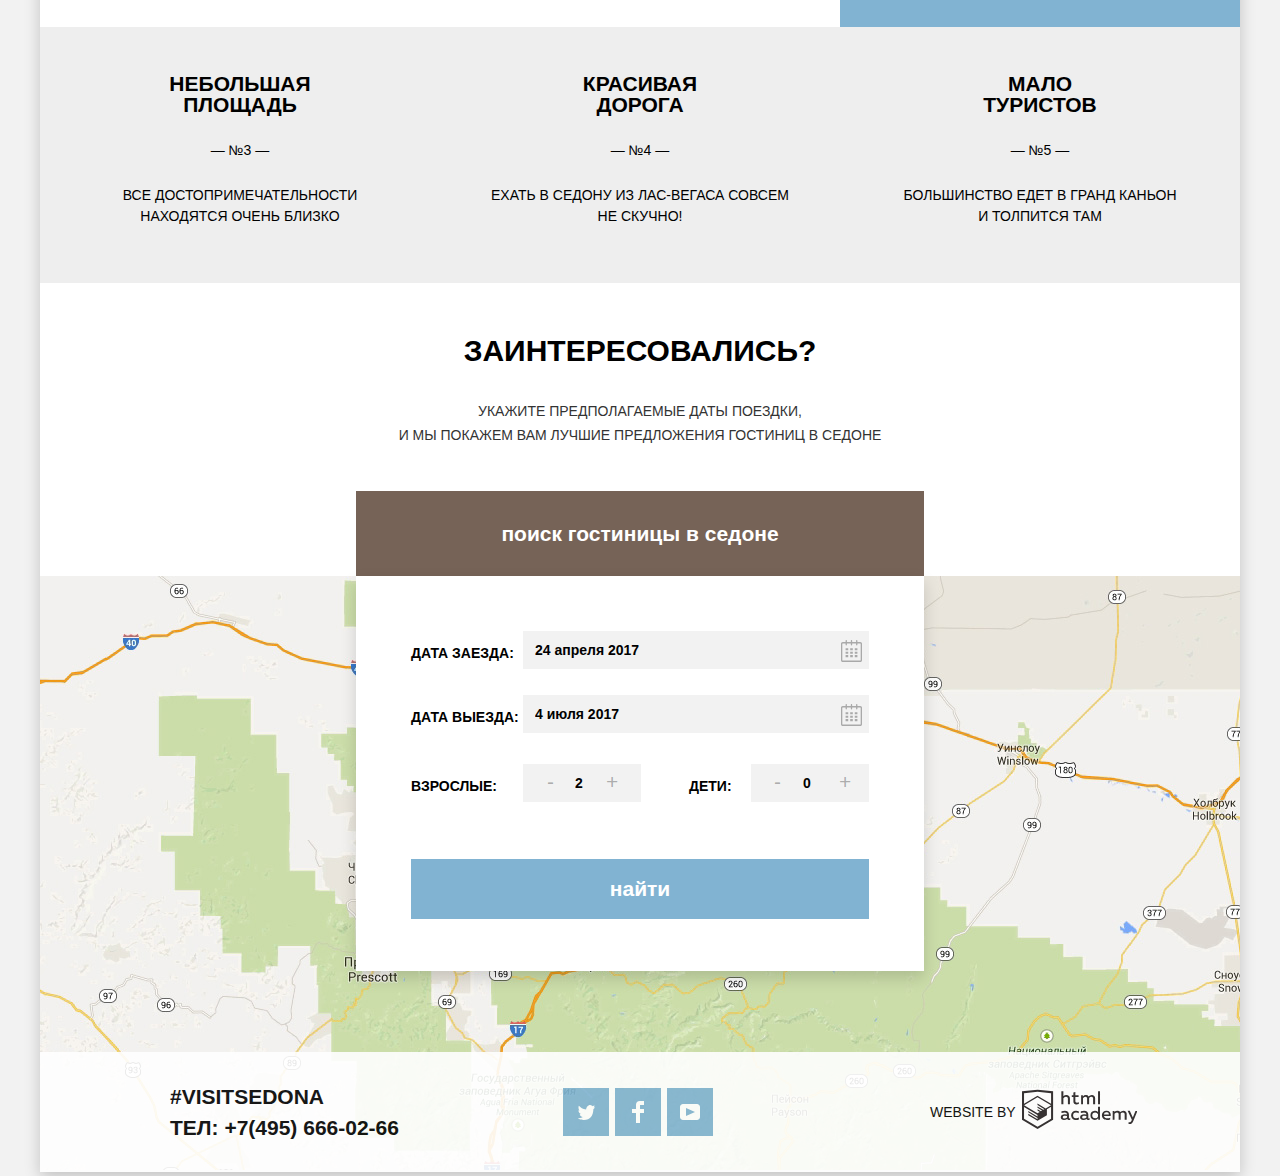
==== commit bd529a12: "декоративные элементы" ====
--- a/index.html
+++ b/index.html
@@ -23,9 +23,7 @@
           </ul>
          </nav>
       </header>
-    </div>
       <main>
-        <div class="container">
         <h1 class="visually-hidden">Добро пожаловать в Седону</h1>
 
         <section class="welcome">
@@ -35,8 +33,6 @@
              пожаловать">
            </div>
         </section>
-      </div>
-        <div class="container">
         <section class="advantages">
         <h2 class="visually-hidden">Преимущества Седоны</h2>
           <div class="info">
@@ -124,10 +120,8 @@
           </div>
         </li>
         </ol>
-        </section>
-       </div>
-
-      <div class="container">
+      </section>
+
         <section class="search">
           <h2 class="visually-hidden">Поиск гостиницы в Седоне</h2>
           <div class="info-search">
@@ -145,17 +139,23 @@
             <form class="reservation-form" action="#" method="post">
               <p class="reservation-item">
                 <label for="arrive-date">дата заезда:</label>
-                <input id="arrive-date" type="text" name="arrive" value=""
-                  placeholder="24 апреля 2017">
-                  <img src="img/calendar.svg" width="21" height="22" alt="иконка
-                  календаря">
+                <input id="arrive-date" type="text" name="arrive" value="24 апреля 2017">
+                  <a class="calendar" href="">
+                  <svg xmlns="http://www.w3.org/2000/svg" width="21" height="22" viewBox="0 0 21 22">
+                      <path d="M19.251 2.025h-2.845V.648c0-.381-.294-.689-.656-.689-.363 0-.656.308-.656.689v1.377h-3.938V.648c0-.381-.294-.689-.655-.689-.363 0-.657.308-.657.689v1.377H5.906V.648c0-.381-.294-.689-.656-.689-.363 0-.657.308-.657.689v1.377H1.75C.784 2.025 0 2.847 0 3.862v16.302C0 21.179.784 22 1.75 22h17.501c.966 0 1.749-.821 1.749-1.836V3.862c0-1.015-.783-1.837-1.749-1.837zm.437 18.139a.448.448 0 0 1-.437.459H1.75a.45.45 0 0 1-.438-.459V3.862a.45.45 0 0 1 .438-.459h2.844v1.378c0 .381.294.689.657.689.362 0 .656-.308.656-.689V3.403h3.938v1.378c0 .381.294.689.657.689.361 0 .655-.308.655-.689V3.403h3.938v1.378c0 .381.293.689.656.689.362 0 .656-.308.656-.689V3.403h2.845c.241 0 .437.206.437.459v16.302z"/>
+                      <path d="M4.594 8.225h2.625v2.066H4.594zM4.594 11.668h2.625v2.067H4.594zM4.594 15.112h2.625v2.066H4.594zM9.188 15.112h2.625v2.066H9.188zM9.188 11.668h2.625v2.067H9.188zM9.188 8.225h2.625v2.066H9.188zM13.781 15.112h2.625v2.066h-2.625zM13.781 11.668h2.625v2.067h-2.625zM13.781 8.225h2.625v2.066h-2.625z"/>
+                  </svg>
+                </a>
              </p>
               <p class="reservation-item">
                 <label for="depature-date">дата выезда:</label>
-                <input id="depature-date" type="text" name="depature" value=""
-                  placeholder="4 июля 2017">
-                  <img src="img/calendar.svg" width="21" height="22" alt="иконка
-                  календаря">
+                <input id="depature-date" type="text" name="depature" value="4 июля 2017">
+                 <a class="calendar" href="">
+                  <svg xmlns="http://www.w3.org/2000/svg" width="21" height="22" viewBox="0 0 21 22">
+                      <path d="M19.251 2.025h-2.845V.648c0-.381-.294-.689-.656-.689-.363 0-.656.308-.656.689v1.377h-3.938V.648c0-.381-.294-.689-.655-.689-.363 0-.657.308-.657.689v1.377H5.906V.648c0-.381-.294-.689-.656-.689-.363 0-.657.308-.657.689v1.377H1.75C.784 2.025 0 2.847 0 3.862v16.302C0 21.179.784 22 1.75 22h17.501c.966 0 1.749-.821 1.749-1.836V3.862c0-1.015-.783-1.837-1.749-1.837zm.437 18.139a.448.448 0 0 1-.437.459H1.75a.45.45 0 0 1-.438-.459V3.862a.45.45 0 0 1 .438-.459h2.844v1.378c0 .381.294.689.657.689.362 0 .656-.308.656-.689V3.403h3.938v1.378c0 .381.294.689.657.689.361 0 .655-.308.655-.689V3.403h3.938v1.378c0 .381.293.689.656.689.362 0 .656-.308.656-.689V3.403h2.845c.241 0 .437.206.437.459v16.302z"/>
+                      <path d="M4.594 8.225h2.625v2.066H4.594zM4.594 11.668h2.625v2.067H4.594zM4.594 15.112h2.625v2.066H4.594zM9.188 15.112h2.625v2.066H9.188zM9.188 11.668h2.625v2.067H9.188zM9.188 8.225h2.625v2.066H9.188zM13.781 15.112h2.625v2.066h-2.625zM13.781 11.668h2.625v2.067h-2.625zM13.781 8.225h2.625v2.066h-2.625z"/>
+                  </svg>
+                </a>
              </p>
               <p class="reservation-item-adults">
                 <label for="adults">взрослые:</label>
@@ -179,18 +179,16 @@
         </section>
           <section class="map">
            <h2 class="visually-hidden">Карта</h2>
-             <img src="img/map.jpg" width="1200" height="594" alt="Карта">
+            <p><img src="img/map.jpg" width="1200" height="594" alt="Карта"></p>
            </section>
-        </div>
 
       </main>
-      <div class="container">
       <footer class="main-footer">
           <div class="main-footer-wrapper">
-        <p class="footer-contacts">
-          #visitSEDONA<br>
-          Тел: +7(495) 666-02-66
-        </p>
+        <div class="footer-contacts">
+          <p>#visitSEDONA</p>
+          <a href="тел:+74956660266">Тел: +7(495) 666-02-66</a>
+        </div>
         <div class="footer-social">
           <ul>
            <li><a class="social-button" href="#"><span class="visually-hidden">Твиттер</span>
--- a/css/style.css
+++ b/css/style.css
@@ -17,7 +17,11 @@
 }
 
 .visually-hidden {
-  display: none;
+  display:none;
+}
+
+.filter-option .visually-hidden {
+  margin-left: -10000;
 }
 .button a{
   font: inherit;
@@ -154,14 +158,15 @@
   color: rgba(0,0,0,0.3);
   border-bottom: 1px dashed #81b3d2;
 }
-.sorting-item a:active {
-  color: #81b3d2;
-}
 .sorting-item a:hover {
  color: #81b3d2;
 }
+
 .sorting-item a:focus {
   color: #000000;
+}
+.sorting-item .sorting-item-current {
+  color: #81b3d2;
 }
 .icon-dir {
   display: flex;
@@ -173,6 +178,9 @@
 }
 .icon-up-down-dir svg:hover {
   fill: #000000;
+  }
+  .icon-up-down-dir .current {
+    fill:#81b3d2
   }
 .icon-up-down-dir svg:focus {
   fill: #81b3d2;
@@ -467,8 +475,7 @@
 .container {
     width: 1200px;
     margin: 0 auto;
-    padding-left: 40px;
-    padding-right: 40px;
+    box-shadow: 0px 5px 15px 0 rgba(0,1,1,0.2);
 }
 
 .main-header {
@@ -592,11 +599,17 @@
   justify-content: space-between;
 }
 
-.reservation-item img {
+ .reservation-item svg{
   position: absolute;
   top: 9px;
   left: 430px;
-  fill: rgba(0,0,0,0,3);
+  fill: rgba(0,0,0,0.3);
+}
+.calendar:hover svg {
+  fill: #000000;
+}
+.calendar:focus svg {
+  fill: #81b3d2;
 }
 
  .reservation-item-adults{
@@ -765,7 +778,8 @@
 
 .reservation-item input:focus {
   background-color: #ffffff;
-  border: transparent;
+  border-color:#ebebeb;
+  color:#000000;
 }
 
 .reservation-item-adults input:hover {
@@ -778,9 +792,10 @@
 }
 
 .map {
- display: flex;
- justify-content: center;
  height: 476px;
+}
+.map p {
+  margin:0;
 
 }
 
@@ -827,17 +842,33 @@
 .filter-option label {
   position: relative;
 }
-.filter-option label::before {
+.filter-input-checkbox + label::before {
   content:"";
   position: absolute;
-  width: 27px;
-  height: 33px;
-  background-image: url(../img/checkbox-off.svg);
-  background-repeat: no-repeat;
+  width: 20px;
+  height: 20px;
   background-position: top;
   left: -40px;
-  fill: #ffffff;
-}
+  border: 2px solid #ffffff;
+  border-radius: 3px;
+}
+.filter-input-checkbox:checked + label::after {
+  content:"";
+  position: absolute;
+  width: 8px;
+  height: 15px;
+  border:4px solid #ffffff;
+  transform: rotate(45deg);
+  border-top: none;
+  border-left: none;
+  top: -6px;
+  left: -30px;
+}
+.filter-input-checkbox:disabled {
+  color: #bababa;
+}
+
+
 
 .filter-range {
   width: 318px;
@@ -896,7 +927,7 @@
   cursor: pointer;
 }
 .range-toogle:hover {
-  background: #1c4f80;
+  border: 10px solid #ffffff;
 }
 .range-toogle-min {
   left: 0:
@@ -953,6 +984,14 @@
   width: 230px;
   margin-right: 163px;
   }
+.footer-contacts p {
+  margin: 0;
+  margin-bottom: 5px;
+}
+
+.footer-contacts a {
+  color: #000000;
+}
 
 .footer-copyright {
   display: flex;
@@ -973,12 +1012,16 @@
   fill: #231f20;
 }
 
-.logo-htmla svg:hover {
+.logo-htmla:hover svg {
   fill: #81b3d2;
 }
 
-.logo-htmla svg:focus {
+.logo-htmla:focus svg {
   fill: #bdbbbc;
+}
+
+.logo-htmla:focus {
+  outline: none;
 }
 .footer-social{
   width: 150px;
@@ -1042,5 +1085,5 @@
   height: 120px;
   justify-content: center;
   width: 975px;
-  margin-left: 127px;
-}
+  margin-left: 130px;
+}
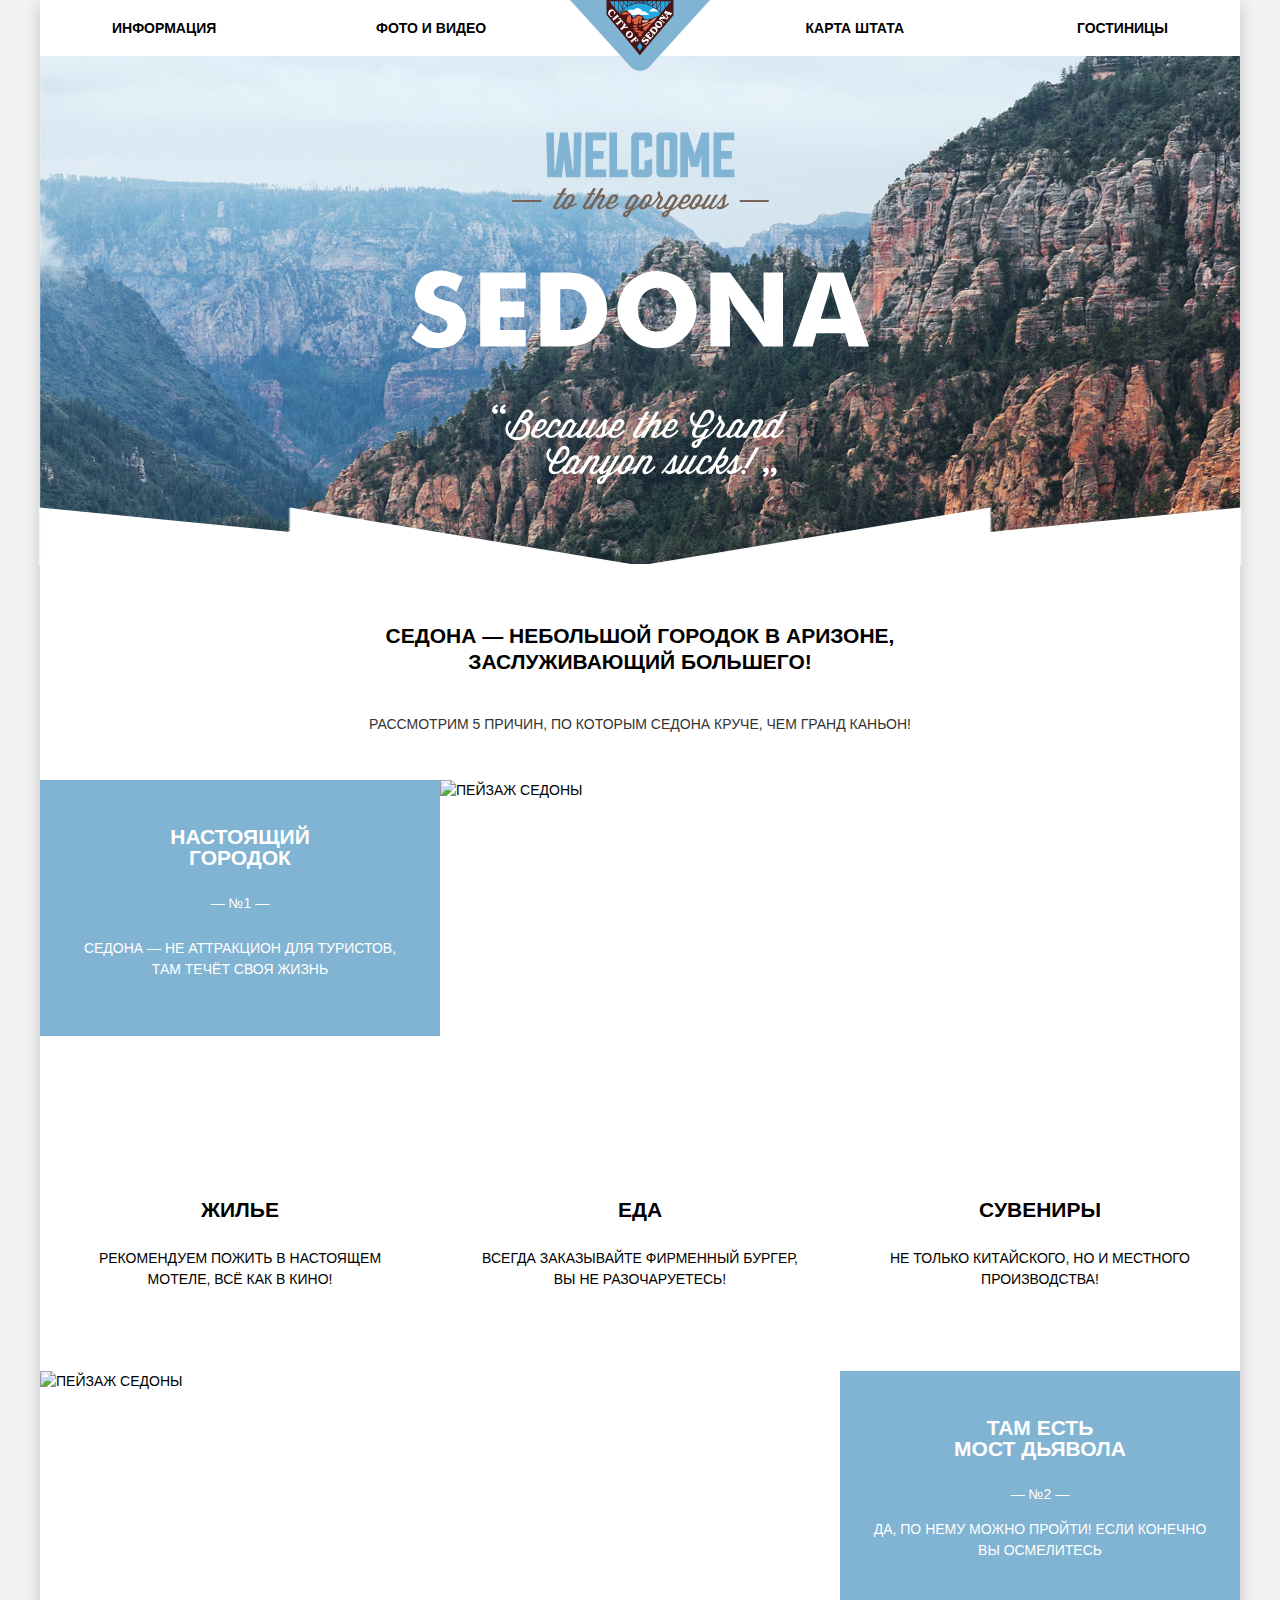
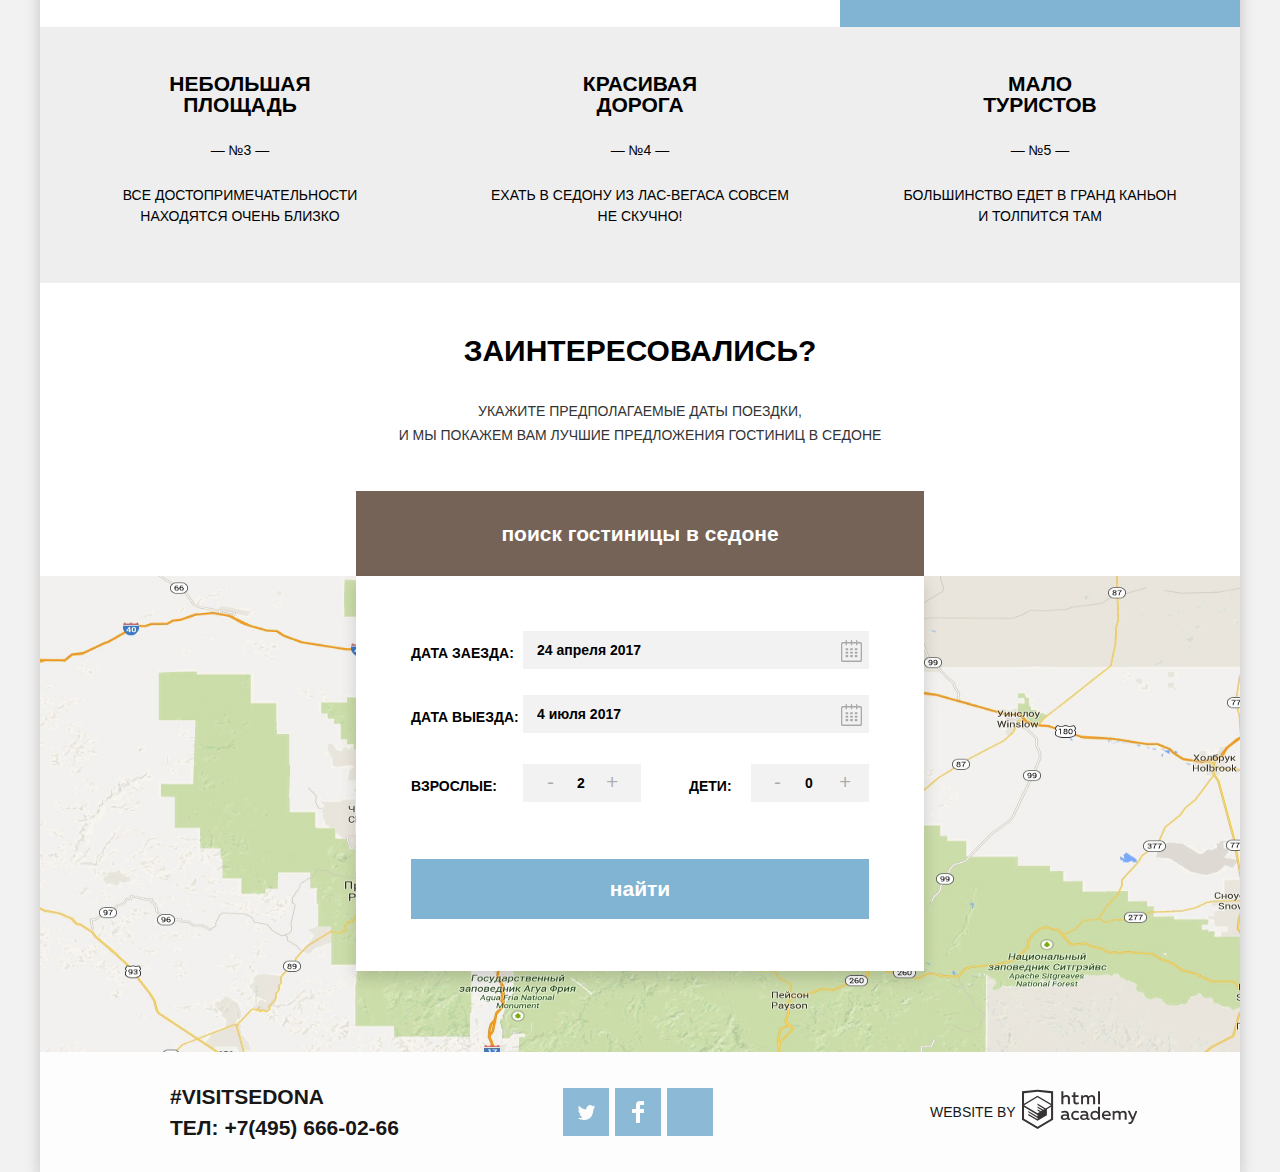
==== commit b041d99f: "оформление контента" ====
--- a/index.html
+++ b/index.html
@@ -18,8 +18,8 @@
           <ul class="site-navigation">
             <li class="site-navigation-item"><a href="info.html">информация</a></li>
             <li class="site-navigation-item"><a href="foto.html">фото и видео</a></li>
-            <li class="site-navigation-item"><div class="right"><a href="map.html">карта штата</a></div></li>
-            <li class="site-navigation-item"><div class="right"><a href="catalog.html">гостиницы</a></div></li>
+            <li class="site-navigation-item--right"><a href="map.html">карта штата</a></li>
+            <li class="site-navigation-item--right"><a href="catalog.html">гостиницы</a></li>
           </ul>
          </nav>
       </header>
@@ -57,27 +57,21 @@
           <li class="advantages-item">
             <h3 class="visually-hidden">Услуги</h3>
             <ul class="services">
-              <li class="service-item">
-                <img src="img/icon-1.svg" width="75" height="72" alt="иконка
-                 жилья">
+              <li class="service-item-housing">
                 <h4>Жилье</h4>
                 <p>Рекомендуем пожить в настоящем<br>
                    мотеле, всё как в кино!
                 </p>
 
               </li>
-              <li class="service-item">
-                <img src="img/icon-3.svg" width="74" height="70" alt="иконка
-                  еды">
+              <li class="service-item-food">
                 <h4>Еда</h4>
                 <p>Всегда заказывайте фирменный бургер,<br>
                    вы не разочаруетесь!
                 </p>
 
               </li>
-              <li class="service-item">
-                <img src="img/icon-2.svg" width="64" height="76" alt="Иконка
-                   сувениров">
+              <li class="service-item-souveniers">
                 <h4>Сувениры</h4>
                 <p>Не только китайского, но и местного<br>
                    производства!
@@ -95,29 +89,23 @@
           </div>
         </div>
           </li>
-         <li class="advantages-item">
-           <div class="description-white">
+         <li class="advantages-item-white">
              <h3>Небольшая<br>площадь</h3>
               <div class="numeration">— №3 —</div>
               <p>Все достопримечательности<br>
                 находятся очень близко</p>
-          </div>
         </li>
-         <li class="advantages-item">
-           <div class="description-white">
+         <li class="advantages-item-white">
              <h3>Красивая<br>дорога</h3>
               <div class="numeration">— №4 —</div>
               <p>Ехать в Седону из Лас-Вегаса совсем<br>
                 не скучно!</p>
-              </div>
         </li>
-        <li class="advantages-item">
-          <div class="description-white">
+        <li class="advantages-item-white">
             <h3>Мало<br>туристов</h3>
               <div class="numeration">— №5 —</div>
               <p>Большинство едет в гранд каньон<br>
                 и толпится там</p>
-          </div>
         </li>
         </ol>
       </section>
@@ -179,7 +167,9 @@
         </section>
           <section class="map">
            <h2 class="visually-hidden">Карта</h2>
-            <p><img src="img/map.jpg" width="1200" height="594" alt="Карта"></p>
+            <p><img src="img/map.jpg" width="1200" height="476" alt="Карта"></p>
+            <iframe src="https://www.google.com/maps/embed?pb=!1m18!1m12!1m3!1d52385.18050596735!2d-111.83015794715254!3d34.85437338104664!2m3!1f0!2f0!3f0!3m2!1i1024!2i768!4f13.1!3m3!1m2!1s0x872da132f942b00d%3A0x5548c523fa6c8efd!2z0KHQtdC00L7QvdCwLCDQkNGA0LjQt9C-0L3QsCA4NjMzNiwg0KHQqNCQ!5e0!3m2!1sru!2slv!4v1584223967277!5m2!1sru!2slv"
+             width="1200" height="476" frameborder="0" style="border:0;" allowfullscreen="" aria-hidden="false" tabindex="0"></iframe>
            </section>
 
       </main>
@@ -191,35 +181,12 @@
         </div>
         <div class="footer-social">
           <ul>
-           <li><a class="social-button" href="#"><span class="visually-hidden">Твиттер</span>
-             <svg xmlns="http://www.w3.org/2000/svg" xmlns:xlink="http://www.w3.org/1999/xlink"
-                width="17" height="15" viewBox="0 0 17 15">
-                 <path fill="#FFF" d="M10.95.144c1.685-.496 2.984.27 3.577 1.179.673-.231 1.331-.481
-                   2.011-.708a2.345 2.345 0 0 1-.857 1.768c.685.17 1.304-.491 1.304-.491-.169 1-1.006
-                    1.788-1.563 2.024-.231 6.75-3.175 11.217-10.077 11.082h-.446c-.41 0-4.164-.46-4.898-1.887
-                     2.271.196 3.893-.422 4.693-1.177-.96-.3-2.679-.477-2.979-2.95.349.106.564.228
-                      1.19.119C1.705 8.247.374 7.53.448 5.33c.285.328 1.067.536 1.34.472C1.085 5.561-.182
-                      2.442.894.85c1.818 1.854 3.735 3.606 7.152 3.773C8.254 2.33 9.183.793 10.95.144z"/>
-             </svg>
-
-
+           <li><a class="social-button social-button-twitter" href="#"><span>Twitter</span>
             </a></li>
-            <li><a class="social-button" href="#"><span class="visually-hidden">Фейсбук</span>
-              <svg xmlns="http://www.w3.org/2000/svg" width="12" height="22" viewBox="0 0 12
-
-                 22">
-                  <path fill="#FFF" d="M12 4V0H8a4 4 0 0 0-4 4v4H0v4h4v10h4V12h4V8H8V4h4z"/>
-
-              </svg>
-
-           </a></li>
-           <li><a  class="social-button" href="#"><span class="visually-hidden">Ютуб</span>
-             <svg xmlns="http://www.w3.org/2000/svg" xmlns:xlink="http://www.w3.org/1999/xlink" width="20" height="16" viewBox="0 0 20 16">
-                 <path fill="#FFF" d="M17 0H3C1.35 0 0 1.35 0 3v10c0 1.65 1.35 3 3 3h14c1.65 0 3-1.35 3-3V3c0-1.65-1.35-3-3-3zM6.027 11.998V4.002L15.014 8l-8.987 3.998z"/>
-             </svg>
-
-
-           </a></li>
+            <li><a class="social-button social-button-facebook" href="#"><span>Facebook</span>
+            </a></li>
+           <li><a  class="social-button social-button-youtube" href="#"><span>Youtube</span>
+             </a></li>
           </ul>
         </div>
        <p class="footer-copyright">
@@ -235,5 +202,14 @@
     </div>
       </footer>
     </div>
+    <script>
+    var popup=document.querySelector(".reservation");
+    var close=document.querySelector(".button-search");
+    close.addEventListener("click",function (evt){
+      evt.preventDefault();
+    popup.classList.toggle("modal-close");
+    });
+
+    </script>
   </body>
 </html>
--- a/css/style.css
+++ b/css/style.css
@@ -17,12 +17,19 @@
 }
 
 .visually-hidden {
-  display:none;
-}
-
-.filter-option .visually-hidden {
-  margin-left: -10000;
-}
+  position:absolute;
+  clip: rect(0 0 0 0);
+  width: 1px;
+  height: 1px;
+  margin:-1px;
+  border: 0;
+  padding: 0;
+  white-space:nowrap;
+  clip-path: inset(100%);
+  overflow: hidden;
+}
+
+
 .button a{
   font: inherit;
   color: #ffffff;
@@ -168,10 +175,10 @@
 .sorting-item .sorting-item-current {
   color: #81b3d2;
 }
-.icon-dir {
+.icon-up-down-dir {
   display: flex;
   justify-content: space-between;
-  width: 34px;
+  width: 36px;
 }
 .icon-up-down-dir svg {
   fill: #cacaca;
@@ -273,16 +280,47 @@
   padding-bottom: 45px;
 }
 
-.rating {
- margin-top: 40px;
+.hotel-rating p {
+ margin-top: 60px;
   color: #666666;
   font-size:14px;
   line-height: 21px;
   background-color: #f2f2f2;
-  padding-top: 5px;
-  padding-bottom: 6px;
-  padding-right: 13px;
-  padding-left: 16px;
+  padding-top: 3px;
+  padding-bottom: 3px;
+  padding-right: 12px;
+  padding-left: 11px;
+  position: relative;
+}
+.hotel-rating .stars-rate-four::before {
+  content:"";
+  position:absolute;
+  background-image: url(../img/star.svg);
+  width: 72px;
+  height:17px;
+   top: -62px;
+   left:42px;
+  background-repeat: repeat-x;
+}
+.hotel-rating .stars-rate-three::before {
+  content:"";
+  position: absolute;
+  background: url(../img/star.svg);
+  width: 54px;
+  height:17px;
+  top: -62px;
+  left:42px;
+  background-repeat: repeat-x;
+}
+.hotel-rating .stars-rate-two::before{
+  content:"";
+  position: absolute;
+  background-image: url(../img/star.svg);
+  width: 36px;
+  height:17px;
+   top: -62px;
+   left:42px;
+  background-repeat: repeat-x;
 }
 
 .site-navigation {
@@ -337,8 +375,7 @@
 }
 .info {
 padding-top:38px;
-
-  padding-bottom: 30px;
+padding-bottom: 30px;
 }
 
 .info-introduction {
@@ -347,10 +384,7 @@
   line-height: 26px;
   text-align: center;
   color: #000000;
-
-
-}
-
+}
 .info-advantages {
   font-size: 14px;
   font-weight: normal;
@@ -394,7 +428,7 @@
 .description h3{
   margin: 0;
 }
-.description-white {
+.advantages-item-white {
   display: flex;
   flex-direction: column;
   align-items: center;
@@ -409,7 +443,7 @@
   padding-bottom: 10px;
   color: #ffffff;
 }
-.description-white .numeration {
+.advantages-item-white .numeration {
   color: #000000;
 }
 
@@ -421,7 +455,7 @@
   color: #ffffff;
 }
 
-.description-white h3 {
+.advantages-item-white h3 {
   color: #000000;
   margin: 0;
 }
@@ -455,22 +489,72 @@
   margin-left: 0;
 }
 
-.service-item {
+.service-item-housing {
   width: 400px;
   display: flex;
   flex-direction: column;
   align-items: center;
   text-align: center;
-}
-
-.services .service-item {
   padding-top: 60px;
-}
-
-.service-item p {
+  position:relative;
+}
+.service-item-housing::after{
+  content:"";
+  position: absolute;
+  background: url(../img/icon-1.svg) no-repeat top;
+  width: 75px;
+  height: 72px;
+  left: 50%;
+  transform: translateX(-50%);
+}
+
+.service-item-food {
+  width: 400px;
+  display: flex;
+  flex-direction: column;
+  align-items: center;
+  text-align: center;
+  padding-top: 60px;
+  position:relative;
+}
+.service-item-food::after{
+  content:"";
+  position: absolute;
+  background: url(../img/icon-3.svg) no-repeat top;
+  width: 74px;
+  height: 70px;
+  left: 50%;
+  transform: translateX(-50%);
+}
+.service-item-souveniers {
+  width: 400px;
+  display: flex;
+  flex-direction: column;
+  align-items: center;
+  text-align: center;
+  padding-top: 60px;
+  position:relative;
+
+}
+.service-item-souveniers::after {
+  content:"";
+  position: absolute;
+  background: url(../img/icon-2.svg) no-repeat top;
+  width: 64px;
+  height: 76px;
+  left: 50%;
+  transform: translateX(-50%);
+}
+
+.services p {
   margin-bottom: 0;
   margin-top:0;
 }
+.services h4 {
+  padding-top: 75px;
+}
+
+
 
 .container {
     width: 1200px;
@@ -516,11 +600,12 @@
 
 .site-navigation-item {
   text-align: left;
-  width: 264px;
-}
-
- .site-navigation-item .right {
+  width: 25%;
+}
+
+ .site-navigation-item--right {
  text-align: right;
+ width: 25%;
 }
 
 .welcome {
@@ -571,8 +656,12 @@
 .title-info {
   margin-top: 0;
 }
+.modal-close {
+  display: none;
+}
 
 .reservation {
+  z-index: 3;
   position: absolute;
   top: 100%;
   left: 50%;
@@ -638,11 +727,12 @@
 }
 
 .reservation-item input {
+  outline: none;
   box-sizing: border-box;
   width: 346px;
   height: 38px;
   padding-left: 12px;
-  border: none;
+  border: 2px solid transparent;
   background-color: #f2f2f2;
   font: inherit;
   font-weight: bold;
@@ -671,11 +761,12 @@
 }
 .reservation-item-adults input {
 box-sizing: border-box;
+outline: none;
+border: 2px solid transparent;
 width: 118px;
 height: 38px;
 padding-left: 52px;
 margin-bottom: 25px;
-border: none;
 background-color: #f2f2f2;
 font: inherit;
 font-size: 14px;
@@ -684,11 +775,12 @@
 
 .reservation-item-children input {
   box-sizing: border-box;
+  outline: none;
+  border: 2px solid transparent;
   width: 118px;
   height: 38px;
   padding-left: 52px;
   margin-bottom: 25px;
-  border: none;
   background-color: #f2f2f2;
   font: inherit;
   font-size: 14px;
@@ -769,7 +861,7 @@
 }
 .reservation-item-children input:focus {
   background-color: #ffffff;
-  border: transparent;
+  border-color: #ebebeb;
 }
 
 .reservation-item input:hover {
@@ -784,7 +876,6 @@
 
 .reservation-item-adults input:hover {
   background-color: #ebebeb;
-  border-color: #ffffff;
 }
 .reservation-item-adults input:focus {
   background-color: #ffffff;
@@ -795,10 +886,14 @@
  height: 476px;
 }
 .map p {
+  position:absolute;
+  z-index: 1;
   margin:0;
-
-}
-
+}
+.map iframe{
+  position:relative;
+  z-index: 2;
+}
 .filters {
   display: flex;
   justify-content: space-between;
@@ -833,6 +928,7 @@
   list-style: none;
   line-height: 21px;
   color: #ffffff;
+  padding-left: 0;
 }
 .filter-option {
   margin-bottom:25px;
@@ -841,6 +937,8 @@
 
 .filter-option label {
   position: relative;
+  cursor: pointer;
+  padding-left: 43px;
 }
 .filter-input-checkbox + label::before {
   content:"";
@@ -848,7 +946,7 @@
   width: 20px;
   height: 20px;
   background-position: top;
-  left: -40px;
+  left: 5px;
   border: 2px solid #ffffff;
   border-radius: 3px;
 }
@@ -862,13 +960,11 @@
   border-top: none;
   border-left: none;
   top: -6px;
-  left: -30px;
+  left: 14px;
 }
 .filter-input-checkbox:disabled {
   color: #bababa;
 }
-
-
 
 .filter-range {
   width: 318px;
@@ -1035,12 +1131,12 @@
   flex-wrap: wrap;
   justify-content: space-between;
   margin: 0;
-  margin: 0;
   padding: 0;
   list-style: none;
 }
 
 .social-button {
+  font-size: 0;
   display: flex;
   align-items: center;
   justify-content: center;
@@ -1048,6 +1144,24 @@
   height: 48px;
   background-color: #81b3d2;
 }
+.social-button-twitter::after{
+  content:"";
+  background-image: url(../img/tw-icon.svg);
+  width: 17px;
+  height: 15px;
+}
+.social-button-facebook::after{
+  content:"";
+  background-image: url(../img/fb-icon.svg);
+  width:12px;
+  height: 22px;
+}
+.social-button-youtube::after{
+  content:"";
+  background-image: url(../img/youtube-icon.svg);
+  width: 20px;
+  height: 16px;
+}
 
 .social-button:active {
   background-color: #81b3d2;
@@ -1060,16 +1174,7 @@
 .social-button:focus {
   background-color: #5496bd;
 }
-
-.social-button:active path {
-  fill: #ffffff;
-}
-
-.social-button:hover path {
-  fill: #ffffff;
-}
-
-.social-button:focus path {
+.social-button:focus::after {
   opacity: 0.3;
 }
 
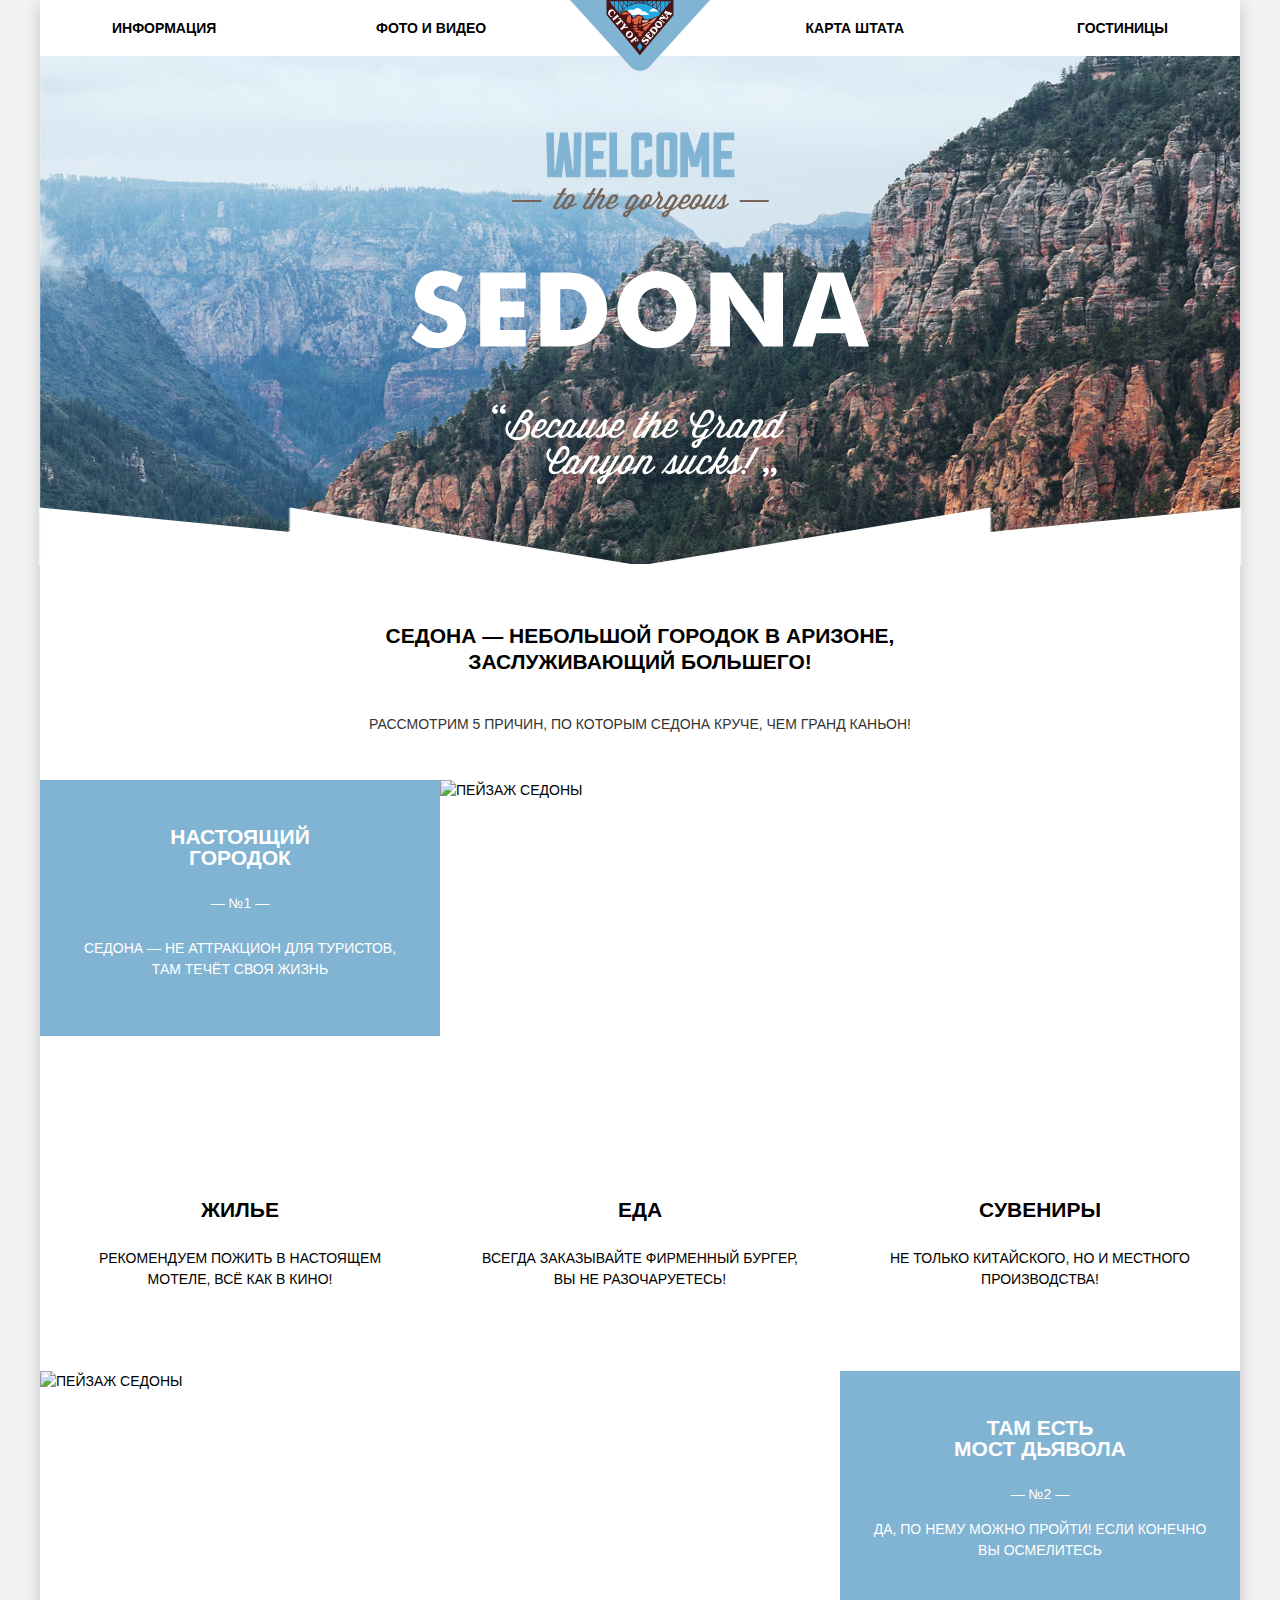
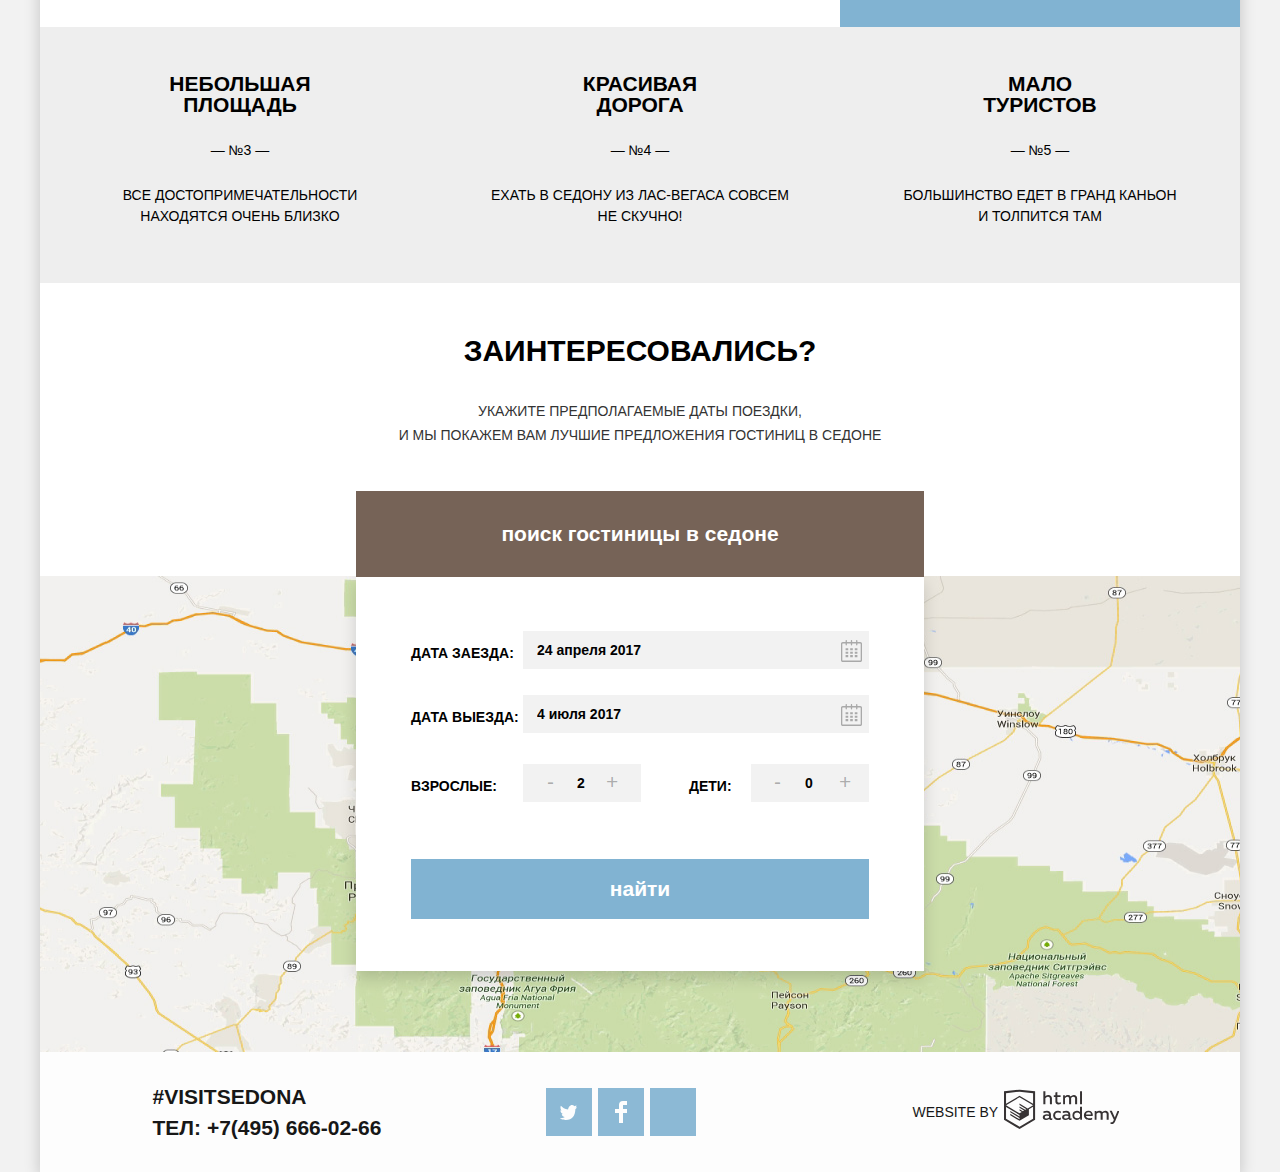
==== commit e869916a: "Завершаем верстку" ====
--- a/index.html
+++ b/index.html
@@ -202,14 +202,6 @@
     </div>
       </footer>
     </div>
-    <script>
-    var popup=document.querySelector(".reservation");
-    var close=document.querySelector(".button-search");
-    close.addEventListener("click",function (evt){
-      evt.preventDefault();
-    popup.classList.toggle("modal-close");
-    });
-
-    </script>
+    <script src="js/script.js"></script>
   </body>
 </html>
--- a/css/style.css
+++ b/css/style.css
@@ -49,6 +49,7 @@
   height: 86px;
   background-color: #766357;
   border-style: none;
+  cursor: pointer;
 }
  .info-search .button{
   margin-top: 0;
@@ -67,6 +68,7 @@
   border-style: none;
   margin-bottom: 0;
   margin-top: 43px;
+  cursor:pointer;
 }
 
 .button .button-search:hover{
@@ -76,6 +78,7 @@
 .button .button-search:focus {
   color: rgba(255,255,255,0.3);
   background-color: #503e33;
+  outline:none;
 }
 
 .button .button-find:hover {
@@ -85,6 +88,7 @@
 .button .button-find:focus {
   color: rgba(255,255,255,0.3);
   background-color: #5496bd;
+  outline: none;
 }
 
 .button .button-information {
@@ -296,31 +300,34 @@
   content:"";
   position:absolute;
   background-image: url(../img/star.svg);
-  width: 72px;
+  width: 89px;
   height:17px;
    top: -62px;
-   left:42px;
+   left:28px;
   background-repeat: repeat-x;
+  background-repeat: space;
 }
 .hotel-rating .stars-rate-three::before {
   content:"";
   position: absolute;
   background: url(../img/star.svg);
-  width: 54px;
+  width: 67px;
   height:17px;
   top: -62px;
-  left:42px;
+  left:50px;
   background-repeat: repeat-x;
+  background-repeat: space;
 }
 .hotel-rating .stars-rate-two::before{
   content:"";
   position: absolute;
   background-image: url(../img/star.svg);
-  width: 36px;
+  width: 43px;
   height:17px;
    top: -62px;
-   left:42px;
+   left:70px;
   background-repeat: repeat-x;
+  background-repeat: space;
 }
 
 .site-navigation {
@@ -372,6 +379,8 @@
 
   background-color: #ffffff;
   padding: 0;
+  position:relative;
+  z-index: 10;
 }
 .info {
 padding-top:38px;
@@ -583,9 +592,6 @@
   justify-content: center;
   background-color: #ffffff;
 }
-
-
-
 .site-navigation{
     display: flex;
     flex-wrap: wrap;
@@ -641,6 +647,7 @@
   background-color: #ffffff;
   position: relative;
    height: 293px;
+
 }
 .info-search {
   display: flex;
@@ -651,17 +658,17 @@
   margin-bottom: 0;
   padding-bottom: 0;
   height: 243px;
+  background: #ffffff;
+  position: relative;
+  z-index: 10;
 }
 
 .title-info {
   margin-top: 0;
 }
-.modal-close {
-  display: none;
-}
 
 .reservation {
-  z-index: 3;
+  z-index: 1;
   position: absolute;
   top: 100%;
   left: 50%;
@@ -670,6 +677,11 @@
   width: 568px;
   height: 395px;
   box-shadow: 0px 7px 15px 0 rgba(0, 1, 1, 0.15);
+  transition: all 2s;
+  transform: translateX(-50%) translateY(0%);
+}
+.modal-close {
+  transform: translateX(-50%) translateY(-100%);
 }
 .reservation-form {
   display:flex;
@@ -884,6 +896,8 @@
 
 .map {
  height: 476px;
+ position: relative;
+ z-index: -1;
 }
 .map p {
   position:absolute;
@@ -939,6 +953,10 @@
   position: relative;
   cursor: pointer;
   padding-left: 43px;
+  padding-top:5px;
+  padding-bottom: 11px;
+  padding-right:5px;
+  border: 2px solid transparent;
 }
 .filter-input-checkbox + label::before {
   content:"";
@@ -959,8 +977,11 @@
   transform: rotate(45deg);
   border-top: none;
   border-left: none;
-  top: -6px;
+  top: -1px;
   left: 14px;
+}
+.filter-option [type="checkbox"]:focus~label{
+  border: 2px solid #619fff;
 }
 .filter-input-checkbox:disabled {
   color: #bababa;
@@ -981,7 +1002,7 @@
 .price-controls {
   position: relative;
   height: 32px;
-  margin-bottom: 20px;
+  margin-bottom: 22px;
   font-size: 0;
 
   border: 2px solid #ffffff;
@@ -1035,7 +1056,8 @@
 .price-controls label {
   display: inline-block;
   font-size: 14px;
-  line-height: 38px;
+  line-height: 21px;
+  height:32px;
   vertical-align: top;
   cursor: pointer;
 }
@@ -1048,12 +1070,14 @@
   width: 50px;
   margin: 0;
   padding: 0;
+  height:32px;
   margin-left: 4px;
   color: inherit;
   font: inherit;
   background: none;
-  border: none;
-}
+  border:none;
+}
+
 .btn-transparent {
   display: block;
   margin-left: 85px;
@@ -1179,16 +1203,17 @@
 }
 
 .main-footer {
+  display:flex;
+  justify-content: center;
   background-color: #ffffff;
   opacity: 0.9;
   margin-top: 0;
 }
 
 .main-footer-wrapper {
-  display: flex;
+  display:flex;
   align-items: center;
   height: 120px;
   justify-content: center;
   width: 975px;
-  margin-left: 130px;
-}
+}
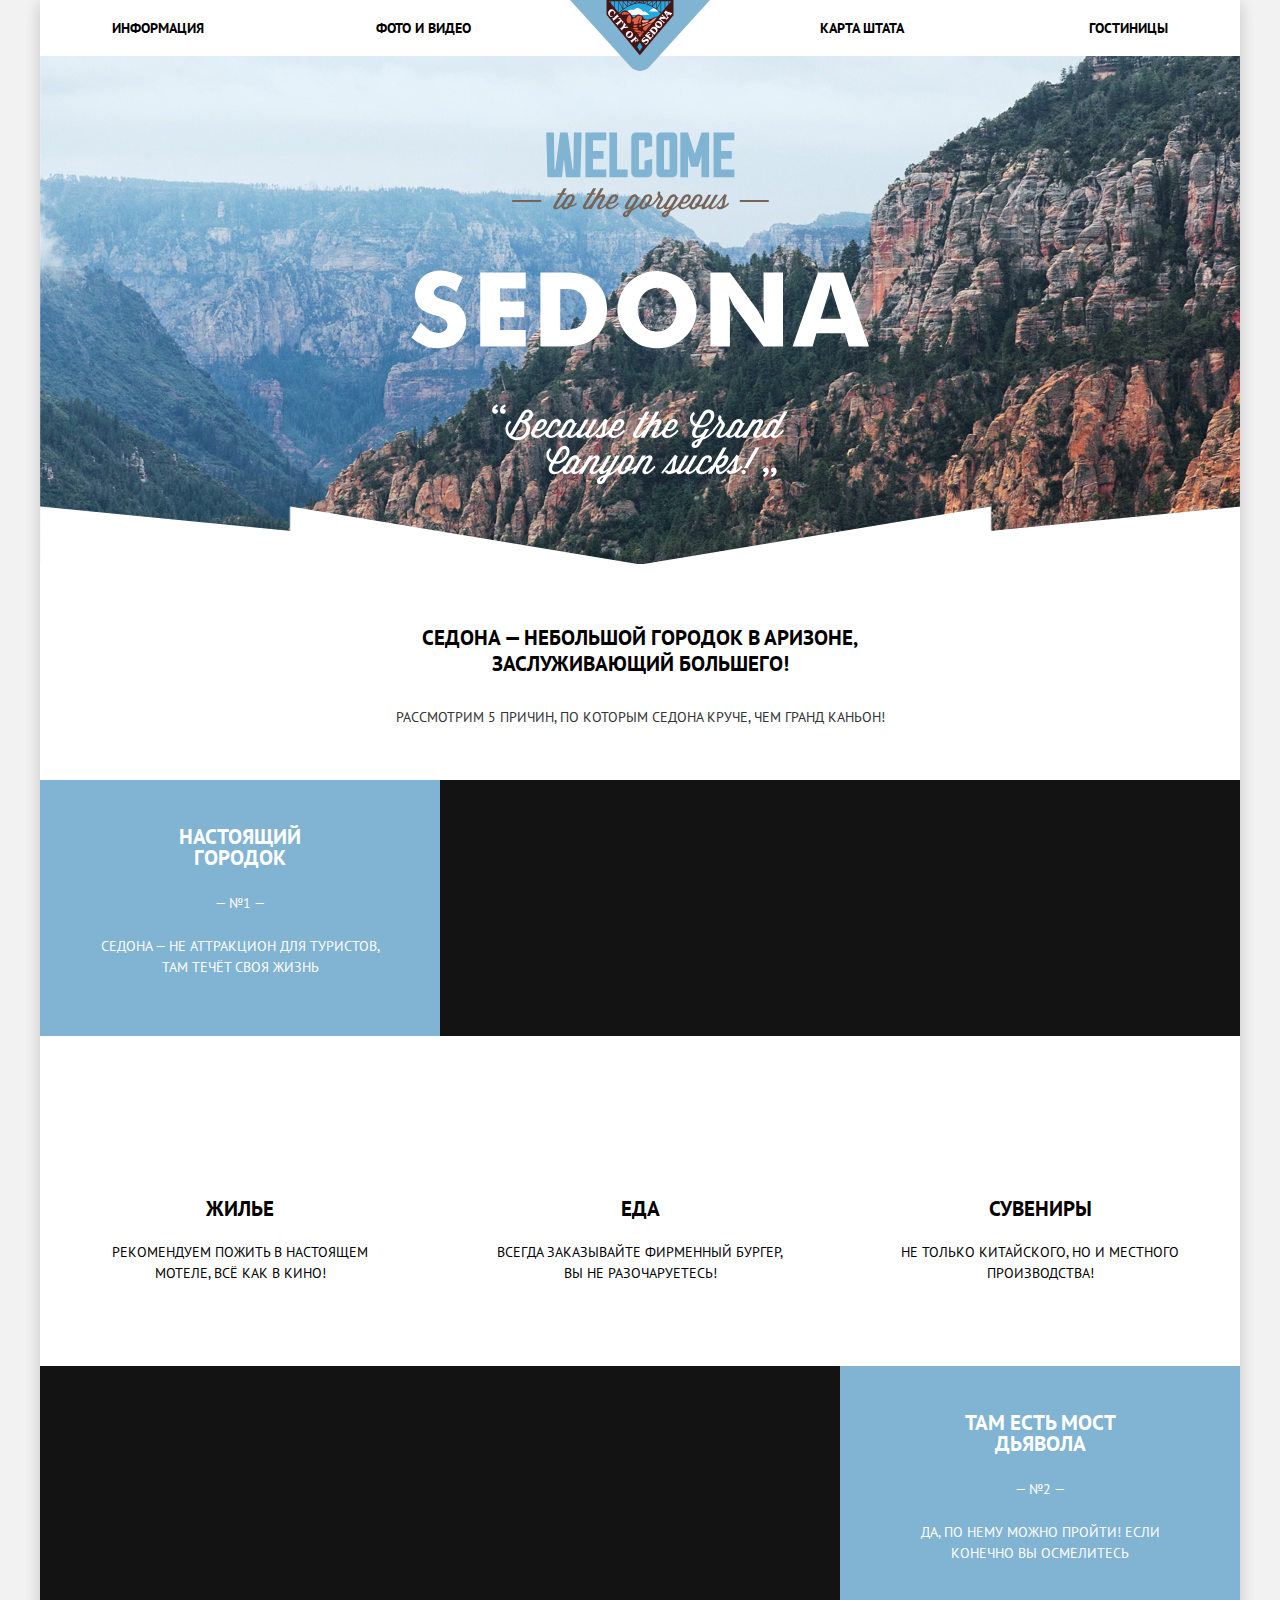
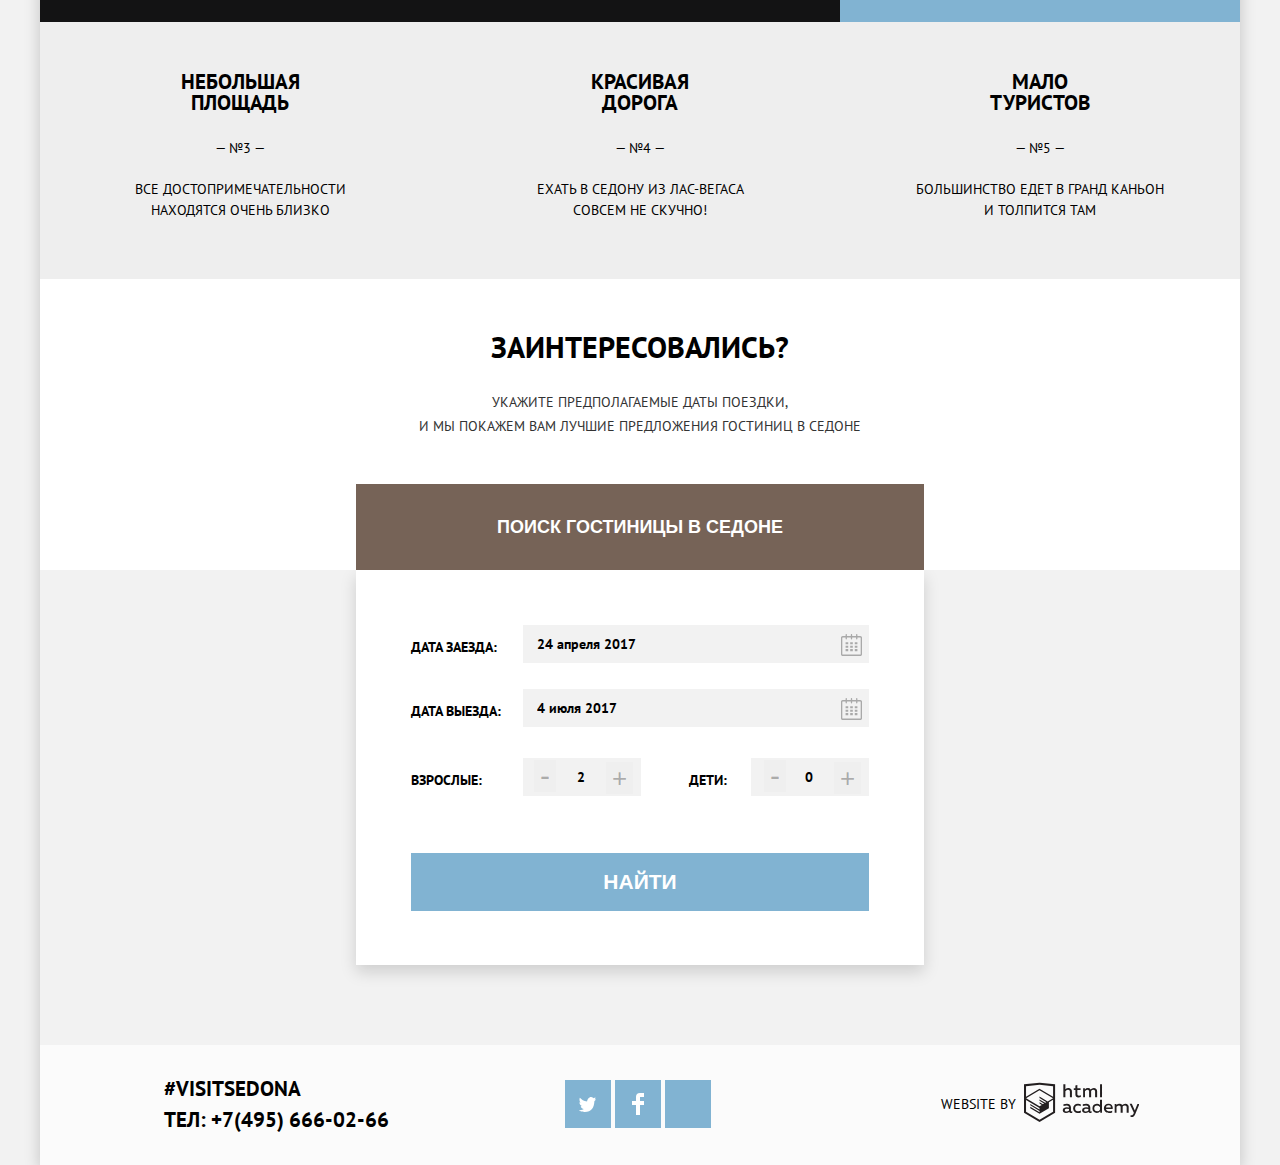
==== commit a4232b51: "завершение верстки" ====
--- a/index.html
+++ b/index.html
@@ -5,109 +5,112 @@
     <title>HTML Academy: Седона</title>
     <link href="https://fonts.googleapis.com/css?family=PT+Sans:400,700&display=swap&subset=cyrillic" rel="stylesheet">
     <link href="css/normalize.css" rel="stylescheet">
-    <link href="css/style.css" rel="stylesheet">
+    <link href="css/style-min.css" rel="stylesheet">
   </head>
-  <body>
+  <body class="main-page">
     <div class="container">
-     <header class="main-header">
-            <a class="main-header-logo" href="#">
-              <img src="img/logo.svg" width="140" height="71" alt=
+        <header class="main-header">
+            <a class="main-header-logo" href="index.html">
+                  <img src="img/logo.svg" width="140" height="71" alt=
                 "Логотип города Седоны">
-              </a>
-              <nav class="main-navigation">
-          <ul class="site-navigation">
-            <li class="site-navigation-item"><a href="info.html">информация</a></li>
-            <li class="site-navigation-item"><a href="foto.html">фото и видео</a></li>
-            <li class="site-navigation-item--right"><a href="map.html">карта штата</a></li>
-            <li class="site-navigation-item--right"><a href="catalog.html">гостиницы</a></li>
-          </ul>
-         </nav>
-      </header>
-      <main>
-        <h1 class="visually-hidden">Добро пожаловать в Седону</h1>
-
-        <section class="welcome">
-          <h2 class="visually-hidden">Добро пожаловать</h2>
-             <div class="welcome-photo">
-             <img src="img/welcome.svg" width="459" height="353" alt="Добро
+            </a>
+            <nav class="main-navigation">
+                <ul class="site-navigation">
+                    <li class="site-navigation-item">
+                        <a href="info.html">информация</a>
+                    </li>
+                    <li class="site-navigation-item">
+                        <a href="foto.html">фото и видео</a>
+                    </li>
+                    <li class="site-navigation-item site-navigation-item--right">
+                        <a href="map.html">карта штата</a>
+                    </li>
+                    <li class="site-navigation-item site-navigation-item--right">
+                        <a href="catalog.html">гостиницы</a>
+                    </li>
+                </ul>
+            </nav>
+        </header>
+        <main>
+            <h1 class="visually-hidden">Добро пожаловать в Седону</h1>
+
+            <section class="welcome">
+                <h2 class="visually-hidden">Добро пожаловать</h2>
+                <div class="welcome-photo">
+                    <img src="img/welcome.svg" width="459" height="353" alt="Добро
              пожаловать">
-           </div>
+                </div>
         </section>
         <section class="advantages">
-        <h2 class="visually-hidden">Преимущества Седоны</h2>
-          <div class="info">
-           <p class="info-introduction">Седона — небольшой городок в Аризоне,<br>
-             заслуживающий большего!</p>
-           <p class="info-advantages">Рассмотрим 5 причин, по которым Седона круче, чем гранд
+            <h2 class="visually-hidden">Преимущества Седоны</h2>
+            <p class="info-introduction">Седона — небольшой городок в Аризоне, заслуживающий большего!</p>
+            <p class="info-advantages">Рассмотрим 5 причин, по которым Седона круче, чем гранд
               каньон!</p>
-          </div>
-
-          <ol class="advantages-list-item">
-            <li class="advantages-item">
-            <div class="description">
-              <h3>Настоящий<br>городок</h3>
-               <div class="numeration">— №1 —</div>
-               <p> Седона — не аттракцион для туристов,<br>
-                  там течёт своя жизнь
-              </p>
-            </div>
-               <img src="img/feature-picture-1.jpg" width="800" height="256"
-                 alt="Пейзаж Седоны">
-          </li>
-          <li class="advantages-item">
-            <h3 class="visually-hidden">Услуги</h3>
-            <ul class="services">
-              <li class="service-item-housing">
-                <h4>Жилье</h4>
-                <p>Рекомендуем пожить в настоящем<br>
-                   мотеле, всё как в кино!
-                </p>
-
-              </li>
-              <li class="service-item-food">
-                <h4>Еда</h4>
-                <p>Всегда заказывайте фирменный бургер,<br>
-                   вы не разочаруетесь!
-                </p>
-
-              </li>
-              <li class="service-item-souveniers">
-                <h4>Сувениры</h4>
-                <p>Не только китайского, но и местного<br>
-                   производства!
-                </p>
-              </li>
-            </ul>
-          <li class="advantages-item">
-            <img src="img/feature-picture-2.jpg" width="800" height="256"
-              alt="Пейзаж Седоны">
-          <div class="description">
-            <h3>Там есть<br> мост дьявола</h3>
-             <div class="numeration">— №2 —
-               <p>Да, по нему можно пройти! Если конечно<br>
-                  вы осмелитесь</p>
-          </div>
-        </div>
-          </li>
-         <li class="advantages-item-white">
-             <h3>Небольшая<br>площадь</h3>
-              <div class="numeration">— №3 —</div>
-              <p>Все достопримечательности<br>
-                находятся очень близко</p>
-        </li>
-         <li class="advantages-item-white">
-             <h3>Красивая<br>дорога</h3>
-              <div class="numeration">— №4 —</div>
-              <p>Ехать в Седону из Лас-Вегаса совсем<br>
+            <ol class="advantages-list-item">
+                <li class="advantages-item">
+                    <div class="description">
+                        <h3 class="description-header">Настоящий городок</h3>
+                        <div class="numeration">— №1 —</div>
+                        <p> Седона — не аттракцион для туристов,
+                  там течёт своя жизнь</p>
+                    </div>
+                    <div class="description-illustration"><span class="visually-hidden">Пейзаж Седоны</span></div>
+
+                </li>
+                <li class="advantages-item">
+                    <h3 class="visually-hidden">Услуги</h3>
+                    <ul class="services">
+                        <li class="service-item service-item-housing">
+                            <h4>Жилье</h4>
+                            <p>Рекомендуем пожить в настоящем мотеле, всё как в кино!
+                            </p>
+
+                        </li>
+                        <li class="service-item service-item-food">
+                            <h4>Еда</h4>
+                            <p>Всегда заказывайте фирменный бургер, вы не разочаруетесь!
+                            </p>
+
+                        </li>
+                        <li class="service-item service-item-souveniers">
+                            <h4>Сувениры</h4>
+                            <p>Не только китайского, но и местного производства!
+                            </p>
+                        </li>
+                    </ul>
+                </li>
+                <li class="advantages-item">
+                    <div class="description-illustration description-illustration--2">
+                        <span class="visually-hidden">Пейзаж Седоны</span>
+                    </div>
+                    <div class="description">
+                        <h3 class="description-header">Там есть мост дьявола</h3>
+                        <div class="numeration">— №2 — </div>
+                        <p>Да, по нему можно пройти! Если конечно вы осмелитесь</p>
+                    </div>
+
+                </li>
+                <li class="advantages-item">
+                    <ul class="advantages-list-white">
+                        <li class="advantages-item-white">
+                            <h3>Небольшая площадь</h3>
+                            <div class="numeration">— №3 —</div>
+                            <p>Все достопримечательности                 находятся очень близко</p>
+                        </li>
+                        <li class="advantages-item-white">
+                            <h3>Красивая дорога</h3>
+                            <div class="numeration">— №4 —</div>
+                              <p>Ехать в Седону из Лас-Вегаса совсем
                 не скучно!</p>
-        </li>
-        <li class="advantages-item-white">
-            <h3>Мало<br>туристов</h3>
-              <div class="numeration">— №5 —</div>
-              <p>Большинство едет в гранд каньон<br>
-                и толпится там</p>
-        </li>
-        </ol>
+                        </li>
+                        <li class="advantages-item-white">
+                            <h3>Мало туристов</h3>
+                            <div class="numeration">— №5 —</div>
+                            <p>Большинство едет в гранд каньон                 и толпится там</p>
+                        </li>
+                    </ul>
+                </li>
+            </ol>
       </section>
 
         <section class="search">
@@ -124,7 +127,7 @@
 
            <div class="reservation">
             <div class="search-form">
-            <form class="reservation-form" action="#" method="post">
+            <form class="reservation-form" action="https://echo.htmlacademy.ru" method="post">
               <p class="reservation-item">
                 <label for="arrive-date">дата заезда:</label>
                 <input id="arrive-date" type="text" name="arrive" value="24 апреля 2017">
@@ -148,15 +151,15 @@
               <p class="reservation-item-adults">
                 <label for="adults">взрослые:</label>
                 <input id="adults" type="text" name="adults-number" value="2">
-               <span class="less">-</span>
-               <span class="more">+</span>
+                <button class="less" type="button" aria-label="Убывание">-</button>
+               <button class="more" type="button" aria-label="Возрастание">+</button>
              </p>
              <p class="reservation-item-children">
                 <label for="children">дети:
                 </label>
                 <input id="children" type="text" name="children-number" value="0">
-                <span class="less">-</span>
-                <span class="more">+</span>
+                <button class="less" type="button" aria-label="Убывание">-</button>
+                <button class="more" type="button" aria-label="Возрастание">+</button>
             </p>
               <p class="button">
               <button class="button-find" type="submit">найти</button>
@@ -167,19 +170,20 @@
         </section>
           <section class="map">
            <h2 class="visually-hidden">Карта</h2>
-            <p><img src="img/map.jpg" width="1200" height="476" alt="Карта"></p>
+
             <iframe src="https://www.google.com/maps/embed?pb=!1m18!1m12!1m3!1d52385.18050596735!2d-111.83015794715254!3d34.85437338104664!2m3!1f0!2f0!3f0!3m2!1i1024!2i768!4f13.1!3m3!1m2!1s0x872da132f942b00d%3A0x5548c523fa6c8efd!2z0KHQtdC00L7QvdCwLCDQkNGA0LjQt9C-0L3QsCA4NjMzNiwg0KHQqNCQ!5e0!3m2!1sru!2slv!4v1584223967277!5m2!1sru!2slv"
-             width="1200" height="476" frameborder="0" style="border:0;" allowfullscreen="" aria-hidden="false" tabindex="0"></iframe>
+             width="1200" height="476" style="border:0;" allowfullscreen="" aria-hidden="false" tabindex="0"></iframe>
            </section>
 
       </main>
       <footer class="main-footer">
-          <div class="main-footer-wrapper">
-        <div class="footer-contacts">
-          <p>#visitSEDONA</p>
-          <a href="тел:+74956660266">Тел: +7(495) 666-02-66</a>
+        <div class="footer-contacts footer-item">
+            <div class="footer-contacts-container">
+                <p>#visitSEDONA</p>
+                <a href="tel:+74956660266">Тел: +7(495) 666-02-66</a>
+            </div>
         </div>
-        <div class="footer-social">
+        <div class="footer-social footer-item">
           <ul>
            <li><a class="social-button social-button-twitter" href="#"><span>Twitter</span>
             </a></li>
@@ -189,19 +193,16 @@
              </a></li>
           </ul>
         </div>
-       <p class="footer-copyright">
+       <p class="footer-copyright footer-item">
            <b>Website by</b>
             <a  class="logo-htmla" href="https://htmlacademy.ru/intensive/htmlcss">
               <svg xmlns="http://www.w3.org/2000/svg" data-name="Layer 1" viewBox="0 0 113 39">
                   <path d="M46.84 28.22a2.07 2.07 0 0 0 .58-.11v1.4a3.41 3.41 0 0 1-1.24.22 1.75 1.75 0 0 1-1.75-1 5.08 5.08 0 0 1-3.3 1.13c-1.59 0-3.06-.87-3.06-2.68 0-2.24 2.08-2.93 3.9-2.93a11.63 11.63 0 0 1 2.28.26v-.31c0-1.09-.8-1.86-2.3-1.86a7.79 7.79 0 0 0-3.15.67v-1.79a10.72 10.72 0 0 1 3.35-.58c2.48 0 4 1.18 4 3.83v3.14a.57.57 0 0 0 .69.61zm-6.76-1.19a1.42 1.42 0 0 0 1.64 1.29 3.56 3.56 0 0 0 2.53-1v-1.51a10.21 10.21 0 0 0-1.9-.22c-1.1.01-2.27.35-2.27 1.45zM53.06 20.62a5.29 5.29 0 0 1 2.7.67v1.79a4.28 4.28 0 0 0-2.42-.73 2.89 2.89 0 1 0 0 5.76 5.26 5.26 0 0 0 2.55-.67v1.8a6.58 6.58 0 0 1-2.9.6 4.42 4.42 0 0 1-4.72-4.54 4.54 4.54 0 0 1 4.79-4.68zM65.84 28.22a2.07 2.07 0 0 0 .58-.11v1.4a3.41 3.41 0 0 1-1.24.22 1.75 1.75 0 0 1-1.75-1 5.08 5.08 0 0 1-3.3 1.13c-1.59 0-3.06-.87-3.06-2.68 0-2.24 2.08-2.93 3.9-2.93a11.63 11.63 0 0 1 2.28.26v-.31c0-1.09-.8-1.86-2.3-1.86a7.79 7.79 0 0 0-3.15.67v-1.79a10.72 10.72 0 0 1 3.35-.58c2.48 0 4 1.18 4 3.83v3.14a.57.57 0 0 0 .69.61zm-6.76-1.19a1.42 1.42 0 0 0 1.64 1.29 3.56 3.56 0 0 0 2.53-1v-1.51a10.21 10.21 0 0 0-1.9-.22c-1.11.01-2.27.35-2.27 1.45zM76.67 16.85v12.76h-1.76v-1.39a4.07 4.07 0 0 1-3.35 1.62 4.62 4.62 0 0 1 0-9.22 4 4 0 0 1 3.15 1.37v-5.14h2zm-4.76 5.48a2.9 2.9 0 0 0 0 5.8 3 3 0 0 0 2.79-1.84v-2.13a3.06 3.06 0 0 0-2.79-1.83zM82.99 20.62c3.48 0 4.68 2.81 4.12 5.34h-6.58c.22 1.57 1.75 2.22 3.35 2.22a6.41 6.41 0 0 0 2.77-.62v1.68a7.5 7.5 0 0 1-3.14.6c-2.68 0-5-1.53-5-4.61a4.39 4.39 0 0 1 4.48-4.61zm.09 1.62a2.39 2.39 0 0 0-2.57 2.26h4.85a2.06 2.06 0 0 0-2.28-2.26zM89.1 29.61v-8.75h1.73v1.09a4 4 0 0 1 2.92-1.33 3 3 0 0 1 2.73 1.4 4.33 4.33 0 0 1 3.06-1.4 3.21 3.21 0 0 1 3.32 3.52v5.47h-2V24.2a1.67 1.67 0 0 0-1.73-1.84 2.94 2.94 0 0 0-2.17 1.18V29.61h-2V24.2a1.67 1.67 0 0 0-1.73-1.84 3.11 3.11 0 0 0-2.32 1.35v5.91h-2zM111.47 20.86h2l-4.1 9.93c-.95 2.28-2.19 3-3.52 3a5 5 0 0 1-1.15-.15v-1.66a3 3 0 0 0 .89.13c.95 0 1.66-.67 2.17-2l.18-.44-4.16-8.82h2.13l3 6.6zM40.66 1.53v5a4 4 0 0 1 2.83-1.2A3.41 3.41 0 0 1 47.1 8.9v5.41h-2V9.15a1.9 1.9 0 0 0-2-2.1 3.08 3.08 0 0 0-2.44 1.46v5.8h-2V1.53h2zM52.43 2.42v3.12h3.17v1.71h-3.17v4c0 1.15.53 1.53 1.66 1.53a4.71 4.71 0 0 0 1.77-.35v1.68a7.14 7.14 0 0 1-2.35.38 2.68 2.68 0 0 1-3-2.88V7.23h-1.6V5.52h1.57V2.88zM58.1 14.29V5.54h1.73v1.09a4 4 0 0 1 2.92-1.33 3 3 0 0 1 2.73 1.4 4.33 4.33 0 0 1 3.06-1.4 3.21 3.21 0 0 1 3.32 3.52v5.47h-2V8.88a1.67 1.67 0 0 0-1.73-1.84 2.94 2.94 0 0 0-2.17 1.18V14.29h-2V8.88a1.67 1.67 0 0 0-1.73-1.84 3.11 3.11 0 0 0-2.32 1.35v5.91h-2zM74.72 1.52h1.95v12.76h-1.95zM15.44.02h-.16L0 1.62v28l15.28 9.09 15.28-9.09v-28zm13.12 28.45l-13.28 7.9L2 28.47V16.99l13.22 7.87v1.43l-9.07-5.4v1.38l9.11 5.47v1.46l-9.1-5.42v1.38l9.11 5.47 9.19-5.5V19.22l4.1-2.45v11.67zm0-13.16l-3.65 2.14-1.68 1-8-4.76v1.38l6.84 4.07h-.06l-.15.09-1 .57-5.64-3.36v1.38l4.45 2.65-1.05.7-3.36-2v1.38l2.21 1.3-2.25 1.35-13.16-7.82 13.17-7.92zm0-1.39L15.21 6.05l-13.2 7.86V3.41l13.28-1.39 13.28 1.39v10.51z"/>
               </svg>
-
-
            </a>
-      </p>
-    </div>
-      </footer>
-    </div>
-    <script src="js/script.js"></script>
-  </body>
-</html>
+        </p>
+        </footer>
+      </div>
+      <script src="js/script-min.js"></script>
+    </body>
+  </html>
--- a/css/style-min.css
+++ b/css/style-min.css
@@ -0,0 +1 @@
+body{margin:0;padding:0;font-family:"PT Sans",Arial,sans-serif;font-size:14px;line-height:21px;font-weight:normal;color:#000000;text-transform:uppercase;background-color:#f2f2f2}a{text-decoration:none}.visually-hidden{position:absolute;clip:rect(0 0 0 0);width:1px;height:1px;margin:-1px;border:0;padding:0;white-space:nowrap;clip-path:inset(100%);overflow:hidden}.button a{font:inherit;color:#ffffff;text-transform:uppercase;font-weight:bold;background-color:#81b3d2}.button .button-search{color:#ffffff;font-size:18px;line-height:26px;font-weight:bold;width:568px;height:86px;background-color:#766357;border-style:none;cursor:pointer;text-transform:uppercase}.info-search .button{margin-top:0;margin-bottom:0;position:absolute;bottom:0;left:50%;transform:translateX(-50%)}.button .button-find{color:#ffffff;font-size:21px;line-height:26px;font-weight:bold;width:458px;height:58px;background-color:#81b3d2;border-style:none;margin-bottom:0;margin-top:43px;text-transform:uppercase;cursor:pointer}.button .button-search:hover{background-color:#604e43}.button .button-search:focus{color:rgba(255,255,255,0.3);background-color:#503e33;outline:none}.button .button-find:hover{background-color:#669ec0}.button .button-find:focus{color:rgba(255,255,255,0.3);background-color:#5496bd;outline:none}.button .button-information{background-color:#81b3d2;padding:4px 16px}.button .button-information:hover{background-color:#669ec0}.button .button-information:focus{color:rgba(255,255,255,0.3);outline:none;background-color:#5496bd}.button .button-reservation{font-size:14px;background-color:#766357;padding:4px 17px}.button .button-reservation:hover{background-color:#604e43}.button .button-reservation:focus{color:rgba(255,255,255,0.3);outline:none;background-color:#503e33}.offer-list{display:flex;flex-wrap:wrap;margin:0;padding:0;width:1200px}.hotels{background-color:#ffffff}.found-result{display:flex;align-items:center;height:87px;padding-left:73px;padding-right:73px;border-bottom:1px solid rgba(0,0,0,0.2)}.found-result div:last-child{margin-left:auto}.found-result-title{font-size:21px;line-height:26px;font-weight:bold;width:120px;padding-right:46px}.sorting{display:flex;justify-content:space-between;width:355px}.sorting .sorting-title{font-size:12px;line-height:18px;padding-right:20px;margin-top:16px}.sorting-item a{font-size:12px;line-height:18px;color:rgba(0,0,0,0.3);border-bottom:1px dashed #81b3d2}.sorting-item a:hover{color:#81b3d2}.sorting-item a:focus{color:#81b3d2;outline:none}.sorting-item a:active{color:#000}.sorting-item .sorting-item-current{color:#81b3d2}.icon-up-down-dir{display:flex;justify-content:space-between;width:36px}.icon-up-down-dir svg{fill:#cacaca}.icon-up-down-dir svg:hover{fill:#000000}.icon-up-down-dir .current{fill:#81b3d2 }.icon-up-down-dir svg:focus{fill:#81b3d2}.icon-up-down-dir svg:active{fill:#81b3d2}.hotel-offer{display:flex;margin-left:0;padding:30px 73px;width:1200px;align-items:center;border-bottom:1px solid rgba(0,0,0,0.2)}.hotel-offer div:last-child{margin-left:auto}.hotel-description{display:flex;flex-direction:column;height:91px;width:261px;align-content:center;padding-left:30px}.hotel-price{display:flex;width:260px;height:90px}.hotel-price p{width:130px}.hotel-image{padding-top:6px}.button-hotel-offer{display:flex;justify-content:space-between;width:258px;margin-bottom:5px}.hotel-offer p{margin:0}.hotels ol{list-style:none}.hotels h2{font-size:21px;line-height:26px;font-weight:bold;text-align:left;padding:0;margin:0;padding-bottom:10px;margin-top:-5px;padding-bottom:8px}h2 a{color:#000000}h2 a:hover{color:#81b3d2}h2 a:focus{color:#81b3d2;outline:none}h2 a:active{color:rgba(0,0,0,0.3)}.hotel-rating{text-align:right;height:90px}.stars{padding-bottom:45px}.hotel-rating p{margin-top:60px;color:#666666;font-size:14px;line-height:26px;background-color:#f2f2f2;padding-top:3px;padding-bottom:3px;padding-right:12px;padding-left:11px;position:relative}.hotel-rating .stars-rate-four::before{content:"";position:absolute;background-image:url(../img/star.svg);width:89px;height:17px;top:-62px;left:28px;background-repeat:repeat-x;background-repeat:space}.hotel-rating .stars-rate-three::before{content:"";position:absolute;background:url(../img/star.svg);width:67px;height:17px;top:-62px;left:50px;background-repeat:repeat-x;background-repeat:space}.hotel-rating .stars-rate-two::before{content:"";position:absolute;background-image:url(../img/star.svg);width:43px;height:17px;top:-62px;left:70px;background-repeat:repeat-x;background-repeat:space}.site-navigation{margin:0;padding:0;list-style:none}.site-navigation a{color:#000000;font-weight:bold;line-height:26px}.site-navigation a:hover{color:#81b3d2}.site-navigation a:active{color:rgba(0,0,0,0.3);outline:none}.site-navigation a:focus{color:#81b3d2;outline:none}.site-navigation .site-navigation-current{color:#766357}.title-info{font-size:30px;font-weight:bold;line-height:36px;text-align:center;margin:0 0 25px 0}.text-info{font-size:14px;font-weight:normal;line-height:24px;text-align:center;color:#333333;margin-top:0;margin-bottom:49px}.advantages{background-color:#ffffff;padding:61px 0 0 0;position:relative;z-index:10}.info-introduction{font-size:21px;font-weight:bold;line-height:26px;text-align:center;color:#000000;width:522px;margin:0 auto 28px auto}.info-advantages{font-size:14px;font-weight:normal;line-height:24px;text-align:center;color:#333333;padding:0;margin:0 0 51px 0}.advantages-list-item{display:flex;flex-wrap:wrap;margin-top:30px;padding-left:0;margin-left:0;justify-content:center;width:1200px}.advantages ol{margin-top:0;margin-bottom:0}.advantages-item{display:flex;margin-left:0;margin-bottom:0;padding-bottom:0;width:100%}.description{width:600px;min-height:156px;background-color:#81b3d2;text-align:center;padding:46px 0 54px 0}h3{font-size:21px;line-height:21px;font-weight:bold;color:#ffffff}.description-header{width:151px;margin:0 auto;text-align:center}.description-illustration{width:100%;background-image:url(../img/feature-picture-1.jpg);background-position:center 0;background-repeat:no-repeat;background-size:cover;background-color:#131314;height:auto}.description-illustration--2{background-image:url(../img/feature-picture-2.jpg)}.advantages-list-white{display:flex;padding:49px 0 44px 0;margin:0;align-items:stretch;background-color:#eeeeee}.advantages-item-white{display:flex;flex-direction:column;align-items:center;text-align:center;width:400px}.numeration{padding-top:25px;padding-bottom:22px;color:#ffffff}.advantages-item-white .numeration{color:#000000;padding-bottom:6px}.advantages-item-white p{width:256px}.advantages-item-white h3{color:#000000;margin:0;width:145px}h4{font-size:21px;line-height:21px;font-weight:bold;color:#000000}.description p{color:#ffffff;padding:0;width:302px;margin:0 auto}.description-white p{color:#000000}.advantages-item ul{list-style:none}.services{display:flex;flex-wrap:wrap;justify-content:space-around;width:100%;padding-left:0;margin-left:0;align-items:stretch}.service-item{width:400px;display:flex;flex-direction:column;align-items:center;text-align:center;padding:60px 0 82px 0;position:relative}.service-item::after{content:"";position:absolute;width:75px;height:78px;left:50%;transform:translateX(-50%);top:61px}.service-item-housing::after{background:url(../img/icon-1.svg) no-repeat top}.service-item-food::after{background:url(../img/icon-3.svg) no-repeat top}.service-item-souveniers::after{background:url(../img/icon-2.svg) no-repeat top;top:58px}.services p{margin-bottom:0;margin-top:0;width:287px}.services h4{padding-top:102px;padding-bottom:0;margin:0 0 23px 0}.container{width:1200px;margin:0 auto;box-shadow:0 5px 15px 0 rgba(0,1,1,0.2);position:relative;overflow-x:hidden}.main-header{position:relative;z-index:10}.main-header-logo{position:absolute;top:0;left:50%;transform:translateX(-50%);width:140px;height:71px}.main-navigation{display:flex;width:1200px;justify-content:center;background-color:#ffffff}.site-navigation{display:flex;flex-wrap:wrap;flex-direction:row;justify-content:space-around;align-items:center;min-height:56px;width:1056px;background-color:#ffffff}.site-navigation-item{text-align:left;width:25%}.site-navigation-item--right{text-align:right}.welcome{display:flex;flex-direction:column;align-items:center;background-image:url(../img/background-photo.jpg);width:100%;height:508px;position:relative;background-position:0 -85px;background-repeat:no-repeat}.welcome::after{content:"";position:absolute;width:100%;height:58px;background:url(../img/polygon.png) no-repeat top left;left:50%;transform:translateX(-50%);bottom:0;margin-top:451px}.welcome-photo{padding-top:76px}.search{margin-bottom:0;padding-top:0;background-color:#ffffff;position:relative}.info-search{padding-top:50px;margin-bottom:0;padding-bottom:0;background:#ffffff;position:relative;z-index:10;padding-bottom:83px}.title-info{margin-top:0}.reservation{z-index:1;position:absolute;top:100%;left:50%;transform:translateX(-50%);background-color:#ffffff;width:568px;height:395px;box-shadow:0 7px 15px 0 rgba(0,1,1,0.15);transition:all 2s;transform:translateX(-50%) translateY(0)}.modal-close{transform:translateX(-50%) translateY(-100%)}.reservation-form{display:flex;flex-wrap:wrap;justify-content:space-between;padding:55px}.search-form p{margin-top:0}.reservation-item{position:relative;width:458px;display:flex;justify-content:space-between}.reservation-item svg{position:absolute;top:9px;left:430px;fill:rgba(0,0,0,0.3)}.calendar:hover svg{fill:#000000}.calendar:focus svg{fill:#81b3d2}.reservation-item-adults{display:flex;width:234px;height:38px;position:relative;padding-top:5px}.reservation-item-children{display:flex;width:180px;height:38px;padding-top:5px}.reservation-item label{display:block;width:112px;height:38px;padding-top:12px;text-align:left;font:inherit;font-weight:bold}.reservation-item input{outline:none;box-sizing:border-box;width:346px;height:38px;padding-left:12px;border:2px solid transparent;background-color:#f2f2f2;font:inherit;font-weight:bold;font-size:14px;color:#000000}.reservation-item-adults label{display:block;width:112px;height:38px;padding-top:12px;text-align:left;font:inherit;font-weight:bold}.reservation-item-children label{display:block;width:112px;height:38px;padding-top:12px;text-align:left;font:inherit;font-weight:bold}.reservation-item-adults input{box-sizing:border-box;outline:none;border:2px solid transparent;width:118px;height:38px;padding-left:52px;margin-bottom:25px;background-color:#f2f2f2;font:inherit;font-size:14px;font-weight:bold}.reservation-item-children input{box-sizing:border-box;outline:none;border:2px solid transparent;width:118px;height:38px;padding-left:52px;margin-bottom:25px;background-color:#f2f2f2;font:inherit;font-size:14px;font-weight:bold}.reservation-item-adults .less{position:absolute;top:7px;; left:123px;font-size:30px;line-height:30px;font-weight:normal;color:rgba(0,0,0,0.3)}.reservation-item-adults .more{position:absolute;top:9px;left:195px;font-size:26px;line-height:30px;font-weight:normal;color:rgba(0,0,0,0.3)}.reservation-item-adults .less:hover{color:#000000}.reservation-item-adults .less:focus{color:#81b3d2}.reservation-item-adults .more:hover{color:#000000}.reservation-item-adults .more:focus{color:#81b3d2}.reservation-item-children{display:flex;position:relative}.reservation-item-children .less{position:absolute;top:7px;left:75px;font-size:30px;line-height:30px;font-weight:normal;color:rgba(0,0,0,0.3)}.reservation-item-children .more{position:absolute;top:9px;left:145px;font-size:26px;line-height:30px;font-weight:normal;color:rgba(0,0,0,0.3)}.more,.less{cursor:pointer;border:none;background-color:none;outline:none}.more,.less:focus{outline:none}.reservation-item-children .more:hover{color:#000000}.reservation-item-children .more:focus{color:#81b3d2}.reservation-item-children .less:hover{color:#000000}.reservation-item-children .less:focus{color:#81b3d2}.reservation-item-children input:hover{background-color:#ebebeb}.reservation-item-children input:focus{background-color:#ffffff;border-color:#ebebeb}.reservation-item input:hover{background-color:#ebebeb}.reservation-item input:focus{background-color:#ffffff;border-color:#ebebeb;color:#000000}.reservation-item-adults input:hover{background-color:#ebebeb}.reservation-item-adults input:focus{background-color:#ffffff;border-color:#e5e5e5}.map{position:relative;z-index:-1}.map p{position:absolute;z-index:1;margin:0}.map iframe{position:relative;z-index:2;height:589px}.filters{display:flex;justify-content:space-between;background-image:url(../img/filter-background.jpg);width:100%;height:216px;background-position:0 -294px;background-repeat:no-repeat}.filter{display:flex;padding-left:68px;padding-top:27px}.filter fieldset{border:none;width:254px;margin:0;padding:0}.filter legend{color:#ffffff;font-size:16px;line-height:21px;font-weight:bold}.filter ul{list-style:none;line-height:21px;color:#ffffff;padding-left:0}.filter-option{margin-bottom:25px;margin-top:25px}.filter-option label{position:relative;cursor:pointer;padding-left:43px;padding-top:5px;padding-bottom:11px;padding-right:5px;border:2px solid transparent}.filter-input-checkbox + label::before{content:"";position:absolute;width:20px;height:20px;background-position:top;left:5px;border:2px solid #ffffff;border-radius:3px}.filter-input-checkbox:checked + label::after{content:"";position:absolute;width:8px;height:15px;border:4px solid #ffffff;transform:rotate(45deg);border-top:none;border-left:none;top:-1px;left:14px}.filter-option [type="checkbox"]:focus~label{border:2px solid #619fff}.filter-input-checkbox:disabled{color:#bababa}.filter-range{width:318px;color:#ffffff;padding-right:73px;padding-top:27px}.filter-range-title{margin-bottom:9px;font-weight:bold;font-size:16px;line-height:21px}.price-controls{position:relative;height:32px;margin-bottom:22px;font-size:0;border:2px solid #ffffff;border-radius:2px}.price-controls::after{content:"";position:absolute;top:50%;left:50%;width:2px;height:22px;background:#ffffff;transform:translate(-50%,-50%)}.range-controls{position:relative;margin-bottom:32px}.range-controls .scale{height:2px;background:rgba(255,255,255,0.3)}.range-controls .bar{width:80%;height:2px;background:#ffffff}.range-toogle{position:absolute;top:-9px;width:4px;height:4px;background:#ababab;border:8px solid #ffffff;border-radius:50%;box-shadow:0 2px 1px 0 rgba(0,1,1,0.2);cursor:pointer}.range-toogle:hover{border:10px solid #ffffff}.range-toogle-min{left:0:}.range-toogle-max{left:80%}.price-controls label{display:inline-block;font-size:14px;line-height:21px;height:32px;vertical-align:top;cursor:pointer}.price-controls .min-price,.price-controls .max-price{width:90px;padding-left:65px}.price-controls input{width:50px;margin:0;padding:0;height:32px;margin-left:4px;color:inherit;font:inherit;background:none;border:none}.btn-transparent{display:block;margin-left:85px;margin-top:32px;padding:6px 30px;font-size:14px;line-height:20px;color:#ffffff;text-transform:uppercase;background:transparent;border:2px solid #ffffff;border-radius:2px;cursor:pointer}.btn-transparent:hover{color:#000000;background:#ffffff}.btn-transparent:focus{color:#000000;background:#ffffff;outline:none}.footer-contacts{font-size:21px;font-weight:bold;line-height:26px}.footer-contacts p{margin:0;margin-bottom:5px}.footer-contacts a{color:#000000}.footer-contacts a:focus{color:#81b3d2;outline:none}.footer-copyright{display:flex;align-items:center;justify-content:center}.footer-copyright b{font-size:14px;font-weight:normal}.logo-htmla{line-height:15px}.logo-htmla svg{width:115px;height:41px;padding-left:8px;fill:#231f20}.logo-htmla:hover svg{fill:#81b3d2}.logo-htmla:active svg{fill:#bdbbbc}.logo-htmla:focus svg{fill:#81b3d2}.logo-htmla:focus{outline:none}.footer-social{display:flex;justify-content:center}.footer-social ul{display:flex;flex-wrap:wrap;justify-content:space-between;margin:0;padding:0;list-style:none}.footer-social li{margin-right:4px}.social-button{font-size:0;display:flex;align-items:center;justify-content:center;width:46px;height:48px;background-color:#81b3d2}.social-button-twitter::after{content:"";background-image:url(../img/tw-icon.svg);width:17px;height:15px}.social-button-facebook::after{content:"";background-image:url(../img/fb-icon.svg);width:12px;height:22px}.social-button-youtube::after{content:"";background-image:url(../img/youtube-icon.svg);width:20px;height:16px}.social-button:active{background-color:#81b3d2}.social-button:hover{background-color:#669ec0}.social-button:focus{background-color:#5496bd;outline:none}.social-button:focus::after{opacity:0.3}.main-footer{display:flex;justify-content:center;text-align:center;background-color:rgba(255,255,255,0.7);margin-top:0;width:100%;align-items:center;width:100%;padding-top:23px;padding-bottom:25px}.main-page .main-footer{position:absolute;bottom:0;left:0}.footer-item{width:33.33%}.footer-contacts-container{display:inline-block;vertical-align:top;text-align:left;padding-left:73px}.sort{border:none;background:none;cursor:pointer}.sort:hover svg{fill:#000}.sort:active svg{fill:#81b3d2}.sort:focus svg{fill:#000}.sort:focus{outline:none}
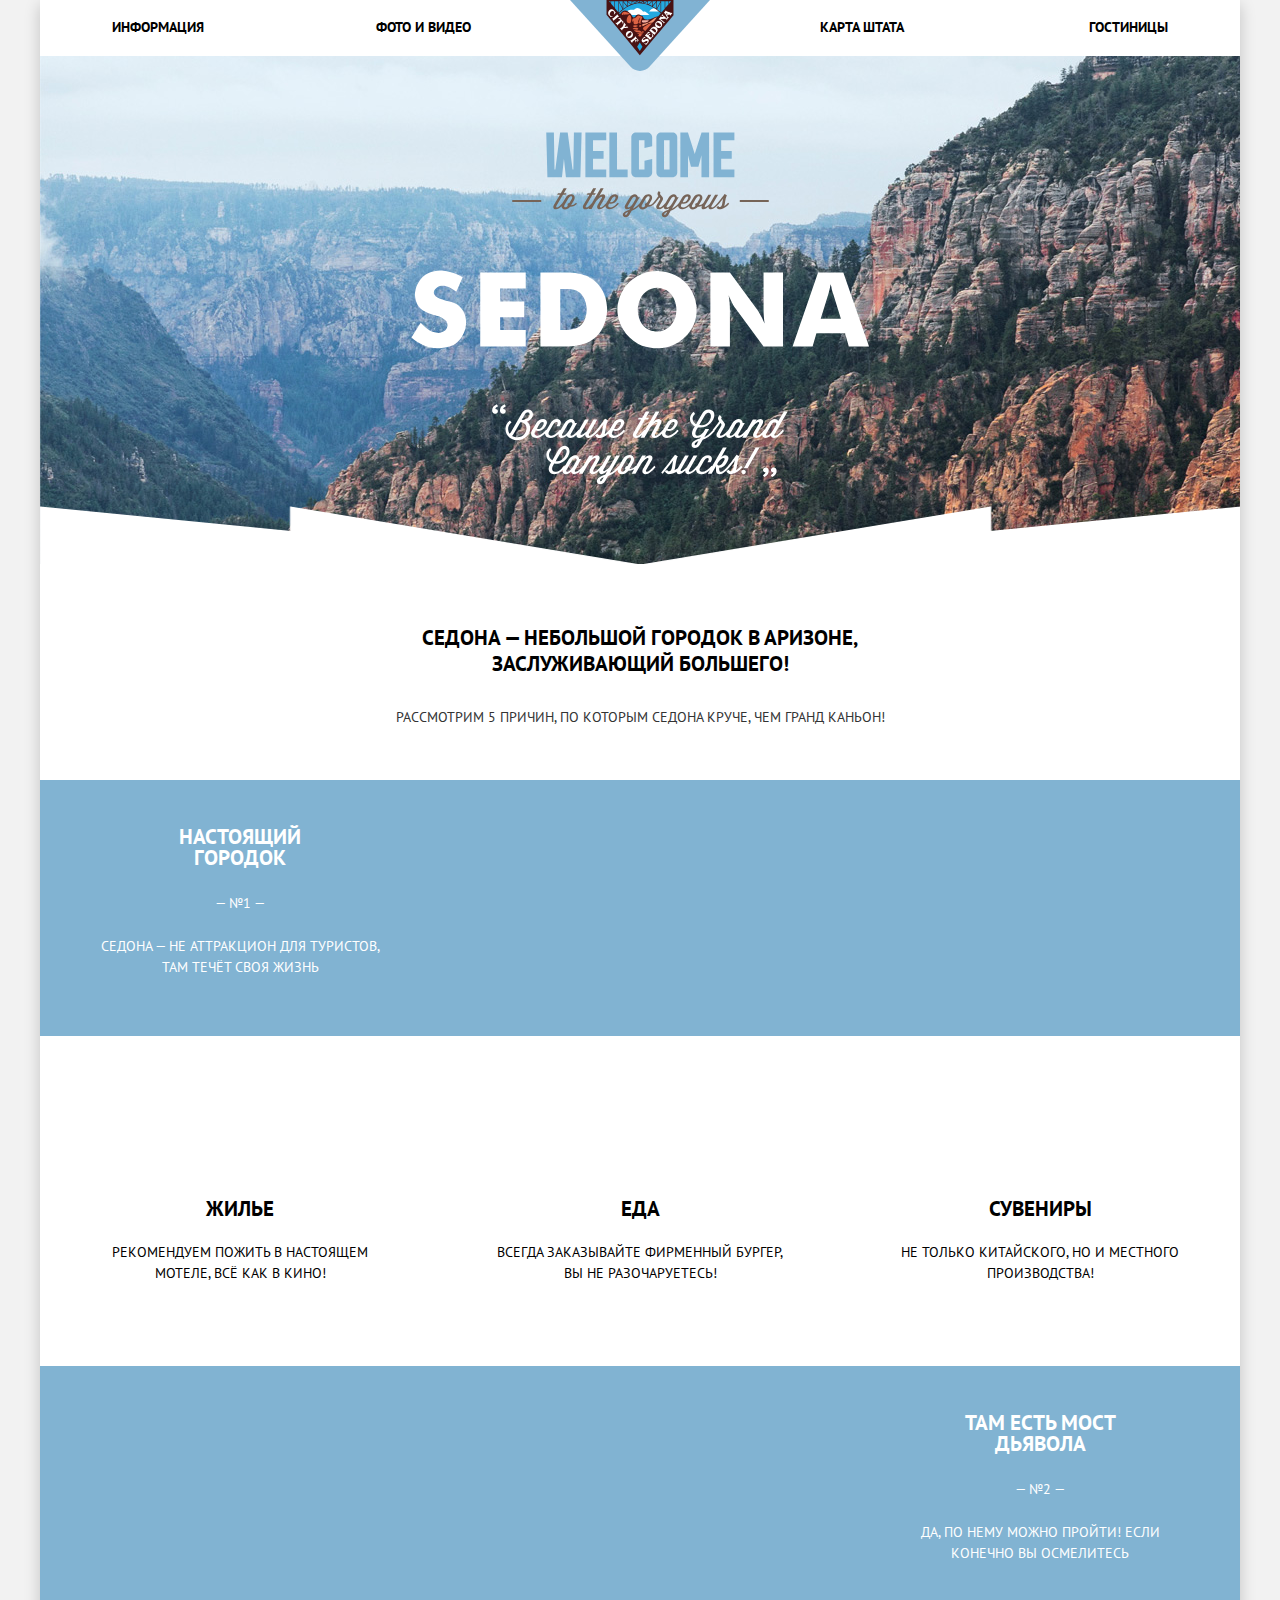
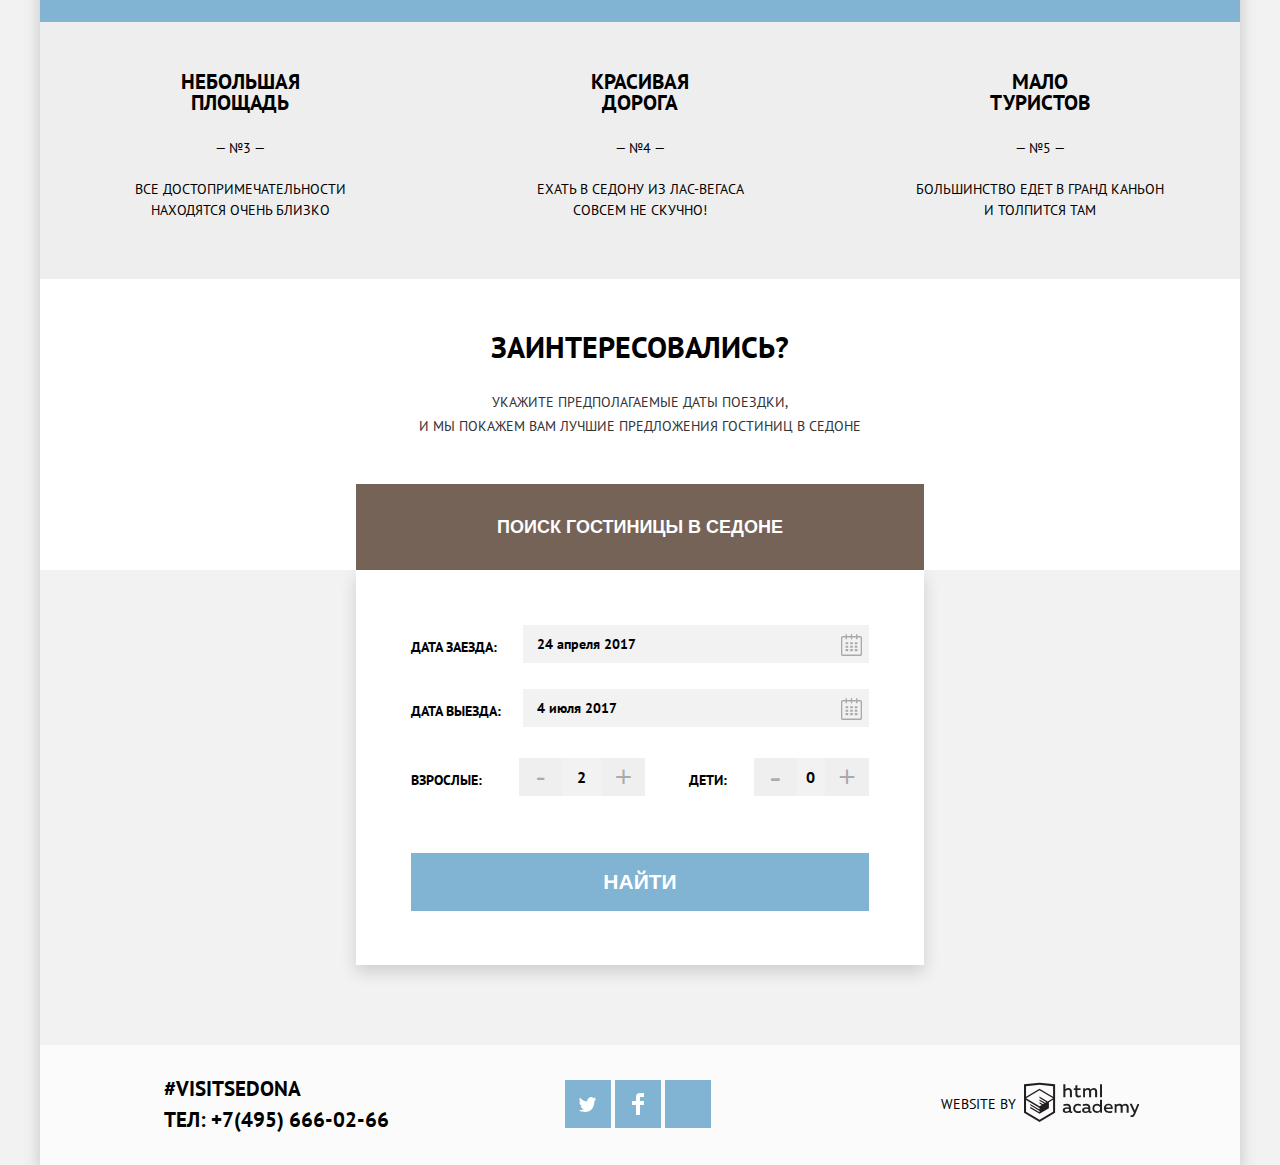
==== commit 9c2d2d84: "верстка" ====
--- a/index.html
+++ b/index.html
@@ -4,7 +4,7 @@
     <meta charset="utf-8">
     <title>HTML Academy: Седона</title>
     <link href="https://fonts.googleapis.com/css?family=PT+Sans:400,700&display=swap&subset=cyrillic" rel="stylesheet">
-    <link href="css/normalize.css" rel="stylescheet">
+    <link href="css/normalize-min.css" rel="stylescheet">
     <link href="css/style-min.css" rel="stylesheet">
   </head>
   <body class="main-page">
@@ -148,22 +148,24 @@
                   </svg>
                 </a>
              </p>
-              <p class="reservation-item-adults">
-                <label for="adults">взрослые:</label>
-                <input id="adults" type="text" name="adults-number" value="2">
-                <button class="less" type="button" aria-label="Убывание">-</button>
-               <button class="more" type="button" aria-label="Возрастание">+</button>
-             </p>
-             <p class="reservation-item-children">
-                <label for="children">дети:
-                </label>
-                <input id="children" type="text" name="children-number" value="0">
-                <button class="less" type="button" aria-label="Убывание">-</button>
-                <button class="more" type="button" aria-label="Возрастание">+</button>
+             <p class="reservation-item-adults">
+               <label for="adults">взрослые:</label>
+               <button class="less" type="button" aria-label="Уменьшить на единицу">-</button>
+               <input id="adults" type="text" name="adults-number" value="2">
+
+              <button class="more" type="button" aria-label="Увеличить на едининцу">+</button>
+
+            <p class="reservation-item-children">
+               <label for="children">дети:
+               </label>
+               <button class="less" type="button" aria-label="Уменьшить на единицу">-</button>
+               <input id="children" type="text" name="children-number" value="0">
+
+               <button class="more" type="button" aria-label="Увеличить на едининцу">+</button>
+           </p>
+            <p class="button">
+                <button class="button-find" type="submit">найти</button>
             </p>
-              <p class="button">
-              <button class="button-find" type="submit">найти</button>
-              </p>
             </form>
           </div>
         </div>
@@ -205,4 +207,4 @@
       </div>
       <script src="js/script-min.js"></script>
     </body>
-  </html>
+   </html>
--- a/css/style-min.css
+++ b/css/style-min.css
@@ -1 +1 @@
-body{margin:0;padding:0;font-family:"PT Sans",Arial,sans-serif;font-size:14px;line-height:21px;font-weight:normal;color:#000000;text-transform:uppercase;background-color:#f2f2f2}a{text-decoration:none}.visually-hidden{position:absolute;clip:rect(0 0 0 0);width:1px;height:1px;margin:-1px;border:0;padding:0;white-space:nowrap;clip-path:inset(100%);overflow:hidden}.button a{font:inherit;color:#ffffff;text-transform:uppercase;font-weight:bold;background-color:#81b3d2}.button .button-search{color:#ffffff;font-size:18px;line-height:26px;font-weight:bold;width:568px;height:86px;background-color:#766357;border-style:none;cursor:pointer;text-transform:uppercase}.info-search .button{margin-top:0;margin-bottom:0;position:absolute;bottom:0;left:50%;transform:translateX(-50%)}.button .button-find{color:#ffffff;font-size:21px;line-height:26px;font-weight:bold;width:458px;height:58px;background-color:#81b3d2;border-style:none;margin-bottom:0;margin-top:43px;text-transform:uppercase;cursor:pointer}.button .button-search:hover{background-color:#604e43}.button .button-search:focus{color:rgba(255,255,255,0.3);background-color:#503e33;outline:none}.button .button-find:hover{background-color:#669ec0}.button .button-find:focus{color:rgba(255,255,255,0.3);background-color:#5496bd;outline:none}.button .button-information{background-color:#81b3d2;padding:4px 16px}.button .button-information:hover{background-color:#669ec0}.button .button-information:focus{color:rgba(255,255,255,0.3);outline:none;background-color:#5496bd}.button .button-reservation{font-size:14px;background-color:#766357;padding:4px 17px}.button .button-reservation:hover{background-color:#604e43}.button .button-reservation:focus{color:rgba(255,255,255,0.3);outline:none;background-color:#503e33}.offer-list{display:flex;flex-wrap:wrap;margin:0;padding:0;width:1200px}.hotels{background-color:#ffffff}.found-result{display:flex;align-items:center;height:87px;padding-left:73px;padding-right:73px;border-bottom:1px solid rgba(0,0,0,0.2)}.found-result div:last-child{margin-left:auto}.found-result-title{font-size:21px;line-height:26px;font-weight:bold;width:120px;padding-right:46px}.sorting{display:flex;justify-content:space-between;width:355px}.sorting .sorting-title{font-size:12px;line-height:18px;padding-right:20px;margin-top:16px}.sorting-item a{font-size:12px;line-height:18px;color:rgba(0,0,0,0.3);border-bottom:1px dashed #81b3d2}.sorting-item a:hover{color:#81b3d2}.sorting-item a:focus{color:#81b3d2;outline:none}.sorting-item a:active{color:#000}.sorting-item .sorting-item-current{color:#81b3d2}.icon-up-down-dir{display:flex;justify-content:space-between;width:36px}.icon-up-down-dir svg{fill:#cacaca}.icon-up-down-dir svg:hover{fill:#000000}.icon-up-down-dir .current{fill:#81b3d2 }.icon-up-down-dir svg:focus{fill:#81b3d2}.icon-up-down-dir svg:active{fill:#81b3d2}.hotel-offer{display:flex;margin-left:0;padding:30px 73px;width:1200px;align-items:center;border-bottom:1px solid rgba(0,0,0,0.2)}.hotel-offer div:last-child{margin-left:auto}.hotel-description{display:flex;flex-direction:column;height:91px;width:261px;align-content:center;padding-left:30px}.hotel-price{display:flex;width:260px;height:90px}.hotel-price p{width:130px}.hotel-image{padding-top:6px}.button-hotel-offer{display:flex;justify-content:space-between;width:258px;margin-bottom:5px}.hotel-offer p{margin:0}.hotels ol{list-style:none}.hotels h2{font-size:21px;line-height:26px;font-weight:bold;text-align:left;padding:0;margin:0;padding-bottom:10px;margin-top:-5px;padding-bottom:8px}h2 a{color:#000000}h2 a:hover{color:#81b3d2}h2 a:focus{color:#81b3d2;outline:none}h2 a:active{color:rgba(0,0,0,0.3)}.hotel-rating{text-align:right;height:90px}.stars{padding-bottom:45px}.hotel-rating p{margin-top:60px;color:#666666;font-size:14px;line-height:26px;background-color:#f2f2f2;padding-top:3px;padding-bottom:3px;padding-right:12px;padding-left:11px;position:relative}.hotel-rating .stars-rate-four::before{content:"";position:absolute;background-image:url(../img/star.svg);width:89px;height:17px;top:-62px;left:28px;background-repeat:repeat-x;background-repeat:space}.hotel-rating .stars-rate-three::before{content:"";position:absolute;background:url(../img/star.svg);width:67px;height:17px;top:-62px;left:50px;background-repeat:repeat-x;background-repeat:space}.hotel-rating .stars-rate-two::before{content:"";position:absolute;background-image:url(../img/star.svg);width:43px;height:17px;top:-62px;left:70px;background-repeat:repeat-x;background-repeat:space}.site-navigation{margin:0;padding:0;list-style:none}.site-navigation a{color:#000000;font-weight:bold;line-height:26px}.site-navigation a:hover{color:#81b3d2}.site-navigation a:active{color:rgba(0,0,0,0.3);outline:none}.site-navigation a:focus{color:#81b3d2;outline:none}.site-navigation .site-navigation-current{color:#766357}.title-info{font-size:30px;font-weight:bold;line-height:36px;text-align:center;margin:0 0 25px 0}.text-info{font-size:14px;font-weight:normal;line-height:24px;text-align:center;color:#333333;margin-top:0;margin-bottom:49px}.advantages{background-color:#ffffff;padding:61px 0 0 0;position:relative;z-index:10}.info-introduction{font-size:21px;font-weight:bold;line-height:26px;text-align:center;color:#000000;width:522px;margin:0 auto 28px auto}.info-advantages{font-size:14px;font-weight:normal;line-height:24px;text-align:center;color:#333333;padding:0;margin:0 0 51px 0}.advantages-list-item{display:flex;flex-wrap:wrap;margin-top:30px;padding-left:0;margin-left:0;justify-content:center;width:1200px}.advantages ol{margin-top:0;margin-bottom:0}.advantages-item{display:flex;margin-left:0;margin-bottom:0;padding-bottom:0;width:100%}.description{width:600px;min-height:156px;background-color:#81b3d2;text-align:center;padding:46px 0 54px 0}h3{font-size:21px;line-height:21px;font-weight:bold;color:#ffffff}.description-header{width:151px;margin:0 auto;text-align:center}.description-illustration{width:100%;background-image:url(../img/feature-picture-1.jpg);background-position:center 0;background-repeat:no-repeat;background-size:cover;background-color:#131314;height:auto}.description-illustration--2{background-image:url(../img/feature-picture-2.jpg)}.advantages-list-white{display:flex;padding:49px 0 44px 0;margin:0;align-items:stretch;background-color:#eeeeee}.advantages-item-white{display:flex;flex-direction:column;align-items:center;text-align:center;width:400px}.numeration{padding-top:25px;padding-bottom:22px;color:#ffffff}.advantages-item-white .numeration{color:#000000;padding-bottom:6px}.advantages-item-white p{width:256px}.advantages-item-white h3{color:#000000;margin:0;width:145px}h4{font-size:21px;line-height:21px;font-weight:bold;color:#000000}.description p{color:#ffffff;padding:0;width:302px;margin:0 auto}.description-white p{color:#000000}.advantages-item ul{list-style:none}.services{display:flex;flex-wrap:wrap;justify-content:space-around;width:100%;padding-left:0;margin-left:0;align-items:stretch}.service-item{width:400px;display:flex;flex-direction:column;align-items:center;text-align:center;padding:60px 0 82px 0;position:relative}.service-item::after{content:"";position:absolute;width:75px;height:78px;left:50%;transform:translateX(-50%);top:61px}.service-item-housing::after{background:url(../img/icon-1.svg) no-repeat top}.service-item-food::after{background:url(../img/icon-3.svg) no-repeat top}.service-item-souveniers::after{background:url(../img/icon-2.svg) no-repeat top;top:58px}.services p{margin-bottom:0;margin-top:0;width:287px}.services h4{padding-top:102px;padding-bottom:0;margin:0 0 23px 0}.container{width:1200px;margin:0 auto;box-shadow:0 5px 15px 0 rgba(0,1,1,0.2);position:relative;overflow-x:hidden}.main-header{position:relative;z-index:10}.main-header-logo{position:absolute;top:0;left:50%;transform:translateX(-50%);width:140px;height:71px}.main-navigation{display:flex;width:1200px;justify-content:center;background-color:#ffffff}.site-navigation{display:flex;flex-wrap:wrap;flex-direction:row;justify-content:space-around;align-items:center;min-height:56px;width:1056px;background-color:#ffffff}.site-navigation-item{text-align:left;width:25%}.site-navigation-item--right{text-align:right}.welcome{display:flex;flex-direction:column;align-items:center;background-image:url(../img/background-photo.jpg);width:100%;height:508px;position:relative;background-position:0 -85px;background-repeat:no-repeat}.welcome::after{content:"";position:absolute;width:100%;height:58px;background:url(../img/polygon.png) no-repeat top left;left:50%;transform:translateX(-50%);bottom:0;margin-top:451px}.welcome-photo{padding-top:76px}.search{margin-bottom:0;padding-top:0;background-color:#ffffff;position:relative}.info-search{padding-top:50px;margin-bottom:0;padding-bottom:0;background:#ffffff;position:relative;z-index:10;padding-bottom:83px}.title-info{margin-top:0}.reservation{z-index:1;position:absolute;top:100%;left:50%;transform:translateX(-50%);background-color:#ffffff;width:568px;height:395px;box-shadow:0 7px 15px 0 rgba(0,1,1,0.15);transition:all 2s;transform:translateX(-50%) translateY(0)}.modal-close{transform:translateX(-50%) translateY(-100%)}.reservation-form{display:flex;flex-wrap:wrap;justify-content:space-between;padding:55px}.search-form p{margin-top:0}.reservation-item{position:relative;width:458px;display:flex;justify-content:space-between}.reservation-item svg{position:absolute;top:9px;left:430px;fill:rgba(0,0,0,0.3)}.calendar:hover svg{fill:#000000}.calendar:focus svg{fill:#81b3d2}.reservation-item-adults{display:flex;width:234px;height:38px;position:relative;padding-top:5px}.reservation-item-children{display:flex;width:180px;height:38px;padding-top:5px}.reservation-item label{display:block;width:112px;height:38px;padding-top:12px;text-align:left;font:inherit;font-weight:bold}.reservation-item input{outline:none;box-sizing:border-box;width:346px;height:38px;padding-left:12px;border:2px solid transparent;background-color:#f2f2f2;font:inherit;font-weight:bold;font-size:14px;color:#000000}.reservation-item-adults label{display:block;width:112px;height:38px;padding-top:12px;text-align:left;font:inherit;font-weight:bold}.reservation-item-children label{display:block;width:112px;height:38px;padding-top:12px;text-align:left;font:inherit;font-weight:bold}.reservation-item-adults input{box-sizing:border-box;outline:none;border:2px solid transparent;width:118px;height:38px;padding-left:52px;margin-bottom:25px;background-color:#f2f2f2;font:inherit;font-size:14px;font-weight:bold}.reservation-item-children input{box-sizing:border-box;outline:none;border:2px solid transparent;width:118px;height:38px;padding-left:52px;margin-bottom:25px;background-color:#f2f2f2;font:inherit;font-size:14px;font-weight:bold}.reservation-item-adults .less{position:absolute;top:7px;; left:123px;font-size:30px;line-height:30px;font-weight:normal;color:rgba(0,0,0,0.3)}.reservation-item-adults .more{position:absolute;top:9px;left:195px;font-size:26px;line-height:30px;font-weight:normal;color:rgba(0,0,0,0.3)}.reservation-item-adults .less:hover{color:#000000}.reservation-item-adults .less:focus{color:#81b3d2}.reservation-item-adults .more:hover{color:#000000}.reservation-item-adults .more:focus{color:#81b3d2}.reservation-item-children{display:flex;position:relative}.reservation-item-children .less{position:absolute;top:7px;left:75px;font-size:30px;line-height:30px;font-weight:normal;color:rgba(0,0,0,0.3)}.reservation-item-children .more{position:absolute;top:9px;left:145px;font-size:26px;line-height:30px;font-weight:normal;color:rgba(0,0,0,0.3)}.more,.less{cursor:pointer;border:none;background-color:none;outline:none}.more,.less:focus{outline:none}.reservation-item-children .more:hover{color:#000000}.reservation-item-children .more:focus{color:#81b3d2}.reservation-item-children .less:hover{color:#000000}.reservation-item-children .less:focus{color:#81b3d2}.reservation-item-children input:hover{background-color:#ebebeb}.reservation-item-children input:focus{background-color:#ffffff;border-color:#ebebeb}.reservation-item input:hover{background-color:#ebebeb}.reservation-item input:focus{background-color:#ffffff;border-color:#ebebeb;color:#000000}.reservation-item-adults input:hover{background-color:#ebebeb}.reservation-item-adults input:focus{background-color:#ffffff;border-color:#e5e5e5}.map{position:relative;z-index:-1}.map p{position:absolute;z-index:1;margin:0}.map iframe{position:relative;z-index:2;height:589px}.filters{display:flex;justify-content:space-between;background-image:url(../img/filter-background.jpg);width:100%;height:216px;background-position:0 -294px;background-repeat:no-repeat}.filter{display:flex;padding-left:68px;padding-top:27px}.filter fieldset{border:none;width:254px;margin:0;padding:0}.filter legend{color:#ffffff;font-size:16px;line-height:21px;font-weight:bold}.filter ul{list-style:none;line-height:21px;color:#ffffff;padding-left:0}.filter-option{margin-bottom:25px;margin-top:25px}.filter-option label{position:relative;cursor:pointer;padding-left:43px;padding-top:5px;padding-bottom:11px;padding-right:5px;border:2px solid transparent}.filter-input-checkbox + label::before{content:"";position:absolute;width:20px;height:20px;background-position:top;left:5px;border:2px solid #ffffff;border-radius:3px}.filter-input-checkbox:checked + label::after{content:"";position:absolute;width:8px;height:15px;border:4px solid #ffffff;transform:rotate(45deg);border-top:none;border-left:none;top:-1px;left:14px}.filter-option [type="checkbox"]:focus~label{border:2px solid #619fff}.filter-input-checkbox:disabled{color:#bababa}.filter-range{width:318px;color:#ffffff;padding-right:73px;padding-top:27px}.filter-range-title{margin-bottom:9px;font-weight:bold;font-size:16px;line-height:21px}.price-controls{position:relative;height:32px;margin-bottom:22px;font-size:0;border:2px solid #ffffff;border-radius:2px}.price-controls::after{content:"";position:absolute;top:50%;left:50%;width:2px;height:22px;background:#ffffff;transform:translate(-50%,-50%)}.range-controls{position:relative;margin-bottom:32px}.range-controls .scale{height:2px;background:rgba(255,255,255,0.3)}.range-controls .bar{width:80%;height:2px;background:#ffffff}.range-toogle{position:absolute;top:-9px;width:4px;height:4px;background:#ababab;border:8px solid #ffffff;border-radius:50%;box-shadow:0 2px 1px 0 rgba(0,1,1,0.2);cursor:pointer}.range-toogle:hover{border:10px solid #ffffff}.range-toogle-min{left:0:}.range-toogle-max{left:80%}.price-controls label{display:inline-block;font-size:14px;line-height:21px;height:32px;vertical-align:top;cursor:pointer}.price-controls .min-price,.price-controls .max-price{width:90px;padding-left:65px}.price-controls input{width:50px;margin:0;padding:0;height:32px;margin-left:4px;color:inherit;font:inherit;background:none;border:none}.btn-transparent{display:block;margin-left:85px;margin-top:32px;padding:6px 30px;font-size:14px;line-height:20px;color:#ffffff;text-transform:uppercase;background:transparent;border:2px solid #ffffff;border-radius:2px;cursor:pointer}.btn-transparent:hover{color:#000000;background:#ffffff}.btn-transparent:focus{color:#000000;background:#ffffff;outline:none}.footer-contacts{font-size:21px;font-weight:bold;line-height:26px}.footer-contacts p{margin:0;margin-bottom:5px}.footer-contacts a{color:#000000}.footer-contacts a:focus{color:#81b3d2;outline:none}.footer-copyright{display:flex;align-items:center;justify-content:center}.footer-copyright b{font-size:14px;font-weight:normal}.logo-htmla{line-height:15px}.logo-htmla svg{width:115px;height:41px;padding-left:8px;fill:#231f20}.logo-htmla:hover svg{fill:#81b3d2}.logo-htmla:active svg{fill:#bdbbbc}.logo-htmla:focus svg{fill:#81b3d2}.logo-htmla:focus{outline:none}.footer-social{display:flex;justify-content:center}.footer-social ul{display:flex;flex-wrap:wrap;justify-content:space-between;margin:0;padding:0;list-style:none}.footer-social li{margin-right:4px}.social-button{font-size:0;display:flex;align-items:center;justify-content:center;width:46px;height:48px;background-color:#81b3d2}.social-button-twitter::after{content:"";background-image:url(../img/tw-icon.svg);width:17px;height:15px}.social-button-facebook::after{content:"";background-image:url(../img/fb-icon.svg);width:12px;height:22px}.social-button-youtube::after{content:"";background-image:url(../img/youtube-icon.svg);width:20px;height:16px}.social-button:active{background-color:#81b3d2}.social-button:hover{background-color:#669ec0}.social-button:focus{background-color:#5496bd;outline:none}.social-button:focus::after{opacity:0.3}.main-footer{display:flex;justify-content:center;text-align:center;background-color:rgba(255,255,255,0.7);margin-top:0;width:100%;align-items:center;width:100%;padding-top:23px;padding-bottom:25px}.main-page .main-footer{position:absolute;bottom:0;left:0}.footer-item{width:33.33%}.footer-contacts-container{display:inline-block;vertical-align:top;text-align:left;padding-left:73px}.sort{border:none;background:none;cursor:pointer}.sort:hover svg{fill:#000}.sort:active svg{fill:#81b3d2}.sort:focus svg{fill:#000}.sort:focus{outline:none}
+body{margin:0;padding:0;font-family:"PT Sans",Arial,sans-serif;font-size:14px;line-height:21px;font-weight:normal;color:#000000;text-transform:uppercase;background-color:#f2f2f2}a{text-decoration:none}.visually-hidden{position:absolute;clip:rect(0 0 0 0);width:1px;height:1px;margin:-1px;border:0;padding:0;white-space:nowrap;clip-path:inset(100%);overflow:hidden}.button a{font:inherit;color:#ffffff;text-transform:uppercase;font-weight:bold;background-color:#81b3d2}.button .button-search{color:#ffffff;font-size:18px;line-height:26px;font-weight:bold;width:568px;height:86px;background-color:#766357;border-style:none;cursor:pointer;text-transform:uppercase}.info-search .button{margin-top:0;margin-bottom:0;position:absolute;bottom:0;left:50%;transform:translateX(-50%)}.button .button-find{color:#ffffff;font-size:21px;line-height:26px;font-weight:bold;width:458px;height:58px;background-color:#81b3d2;border-style:none;margin-bottom:0;margin-top:43px;text-transform:uppercase;cursor:pointer}.button .button-search:hover{background-color:#604e43}.button .button-search:focus{color:rgba(255,255,255,0.3);background-color:#503e33;outline:none}.button .button-find:hover{background-color:#669ec0}.button .button-find:focus{color:rgba(255,255,255,0.3);background-color:#5496bd;outline:none}.button .button-information{background-color:#81b3d2;padding:4px 16px}.button .button-information:hover{background-color:#669ec0}.button .button-information:focus{color:rgba(255,255,255,0.3);outline:none;background-color:#5496bd}.button .button-reservation{font-size:14px;background-color:#766357;padding:4px 17px}.button .button-reservation:hover{background-color:#604e43}.button .button-reservation:focus{color:rgba(255,255,255,0.3);outline:none;background-color:#503e33}.offer-list{display:flex;flex-wrap:wrap;margin:0;padding:0;width:1200px}.hotels{background-color:#ffffff}.found-result{display:flex;align-items:center;height:87px;padding-left:73px;padding-right:73px;border-bottom:1px solid rgba(0,0,0,0.2)}.found-result div:last-child{margin-left:auto}.found-result-title{font-size:21px;line-height:26px;font-weight:bold;width:120px;padding-right:46px}.sorting{display:flex;justify-content:space-between;width:355px}.sorting .sorting-title{font-size:12px;line-height:18px;padding-right:20px;margin-top:16px}.sorting-item a{font-size:12px;line-height:18px;color:rgba(0,0,0,0.3);border-bottom:1px dashed #81b3d2}.sorting-item a:hover{color:#81b3d2}.sorting-item a:focus{color:#81b3d2;outline:none}.sorting-item a:active{color:#000}.sorting-item .sorting-item-current{color:#81b3d2}.icon-up-down-dir{display:flex;justify-content:space-between;width:36px}.icon-up-down-dir svg{fill:#cacaca}.icon-up-down-dir svg:hover{fill:#000000}.icon-up-down-dir .current{fill:#81b3d2 }.icon-up-down-dir svg:focus{fill:#81b3d2}.icon-up-down-dir svg:active{fill:#81b3d2}.hotel-offer{display:flex;margin-left:0;padding:30px 73px 24px 73px;width:1200px;align-items:flex-start;border-bottom:1px solid rgba(0,0,0,0.2);position:relative}.hotel-description{display:flex;flex-direction:column;align-content:center;padding-left:30px;max-width:69%}.hotel-price{display:flex;width:260px;margin-bottom:17px}.hotel-price p{width:130px}.hotel-image{padding-top:0}.button-hotel-offer{display:flex;justify-content:flex-start;margin-bottom:5px}.hotel-offer p{margin:0}.button-hotel-offer .button{margin-right:7px}.hotels ol{list-style:none}.hotels h2{font-size:21px;line-height:26px;font-weight:bold;text-align:left;padding:0;margin:0;padding-bottom:6px;margin-top:-5px;padding-bottom:8px}h2 a{color:#000000}h2 a:hover{color:#81b3d2}h2 a:focus{color:#81b3d2;outline:none}h2 a:active{color:rgba(0,0,0,0.3)}.hotel-rating{text-align:right;height:90px;position:absolute;right:69px;top:30px;width:120px}.stars{padding-bottom:45px}.hotel-rating p{margin-top:60px;color:#666666;font-size:14px;line-height:26px;background-color:#f2f2f2;padding-top:3px;padding-bottom:3px;padding-right:12px;padding-left:11px;position:relative}.hotel-rating .stars-rate-four::before{content:"";position:absolute;background-image:url(../img/star.svg);width:89px;height:17px;top:-62px;left:28px;background-repeat:repeat-x;background-repeat:space}.hotel-rating .stars-rate-three::before{content:"";position:absolute;background:url(../img/star.svg);width:67px;height:17px;top:-62px;left:50px;background-repeat:repeat-x;background-repeat:space}.hotel-rating .stars-rate-two::before{content:"";position:absolute;background-image:url(../img/star.svg);width:43px;height:17px;top:-62px;left:70px;background-repeat:repeat-x;background-repeat:space}.site-navigation{margin:0;padding:0;list-style:none}.site-navigation a{color:#000000;font-weight:bold;line-height:26px}.site-navigation a:hover{color:#81b3d2}.site-navigation a:active{color:rgba(0,0,0,0.3);outline:none}.site-navigation a:focus{color:#81b3d2;outline:none}.site-navigation .site-navigation-current{color:#766357}.title-info{font-size:30px;font-weight:bold;line-height:36px;text-align:center;margin:0 0 25px 0}.text-info{font-size:14px;font-weight:normal;line-height:24px;text-align:center;color:#333333;margin-top:0;margin-bottom:49px}.advantages{background-color:#ffffff;padding:61px 0 0 0;position:relative;z-index:10}.info-introduction{font-size:21px;font-weight:bold;line-height:26px;text-align:center;color:#000000;width:522px;margin:0 auto 28px auto}.info-advantages{font-size:14px;font-weight:normal;line-height:24px;text-align:center;color:#333333;padding:0;margin:0 0 51px 0}.advantages-list-item{display:flex;flex-wrap:wrap;margin-top:30px;padding-left:0;margin-left:0;justify-content:center;width:1200px}.advantages ol{margin-top:0;margin-bottom:0}.advantages-item{display:flex;margin-left:0;margin-bottom:0;padding-bottom:0;width:100%}.description{width:600px;min-height:156px;background-color:#81b3d2;text-align:center;padding:46px 0 54px 0}h3{font-size:21px;line-height:21px;font-weight:bold;color:#ffffff}.description-header{width:151px;margin:0 auto;text-align:center}.description-illustration{width:100%;background-image:url(../img/feature-picture-1.jpg);background-position:center -74px;background-repeat:no-repeat;background-size:cover;background-color:#81b3d2;height:auto}.description-illustration--2{background-image:url(../img/feature-picture-2.jpg)}.advantages-list-white{display:flex;padding:0;margin:0;align-items:stretch;background-color:#eeeeee;flex-wrap:wrap}.advantages-item-white{display:flex;flex-direction:column;align-items:center;text-align:center;width:400px;padding:49px 0 44px 0}.numeration{padding-top:25px;padding-bottom:22px;color:#ffffff}.advantages-item-white .numeration{color:#000000;padding-bottom:6px}.advantages-item-white p{width:256px}.advantages-item-white h3{color:#000000;margin:0;width:145px}h4{font-size:21px;line-height:21px;font-weight:bold;color:#000000}.description p{color:#ffffff;padding:0;width:302px;margin:0 auto}.description-white p{color:#000000}.advantages-item ul{list-style:none}.services{display:flex;flex-wrap:wrap;justify-content:space-around;width:100%;padding-left:0;margin-left:0;align-items:stretch}.service-item{width:400px;display:flex;flex-direction:column;align-items:center;text-align:center;padding:60px 0 82px 0;position:relative}.service-item::after{content:"";position:absolute;width:75px;height:78px;left:50%;transform:translateX(-50%);top:61px}.service-item-housing::after{background:url(../img/icon-1.svg) no-repeat top}.service-item-food::after{background:url(../img/icon-3.svg) no-repeat top}.service-item-souveniers::after{background:url(../img/icon-2.svg) no-repeat top;top:58px}.services p{margin-bottom:0;margin-top:0;width:287px}.services h4{padding-top:102px;padding-bottom:0;margin:0 0 23px 0}.container{width:1200px;margin:0 auto;box-shadow:0 5px 15px 0 rgba(0,1,1,0.2);position:relative;overflow-x:hidden}.main-header{position:relative;z-index:10}.main-header-logo{position:absolute;top:0;left:50%;transform:translateX(-50%);width:140px;height:71px}.main-navigation{display:flex;width:1200px;justify-content:center;background-color:#ffffff}.site-navigation{display:flex;flex-wrap:wrap;flex-direction:row;align-items:center;width:1056px;background-color:#ffffff}.site-navigation-item{text-align:left;width:25%;padding-top:14px;padding-bottom:16px}.site-navigation-item--right{text-align:right}.welcome{display:flex;flex-direction:column;align-items:center;background-image:url(../img/background-photo.jpg);width:100%;height:508px;position:relative;background-position:0 -85px;background-repeat:no-repeat;background-color:#858f9a}.welcome::after{content:"";position:absolute;width:100%;height:58px;background:url(../img/polygon.png) no-repeat top left;left:50%;transform:translateX(-50%);bottom:0;margin-top:451px}.welcome-photo{padding-top:76px}.search{margin-bottom:0;padding-top:0;background-color:#ffffff;position:relative}.info-search{padding-top:50px;margin-bottom:0;padding-bottom:0;background:#ffffff;position:relative;z-index:10;padding-bottom:83px}.title-info{margin-top:0}.reservation{z-index:1;position:absolute;top:100%;left:50%;transform:translateX(-50%);background-color:#ffffff;width:568px;height:395px;box-shadow:0 7px 15px 0 rgba(0,1,1,0.15);transition:all 2s;transform:translateX(-50%) translateY(0)}.modal-close{transform:translateX(-50%) translateY(-100%)}.reservation-form{display:flex;flex-wrap:wrap;justify-content:space-between;padding:55px}.search-form p{margin-top:0}.reservation-item{position:relative;width:458px;display:flex;justify-content:space-between}.reservation-item svg{position:absolute;top:9px;left:430px;fill:rgba(0,0,0,0.3)}.calendar:hover svg{fill:#000000}.calendar:focus svg{fill:#81b3d2}.reservation-item-adults{display:flex;width:234px;height:38px;position:relative;padding-top:5px}.reservation-item-children{display:flex;width:180px;height:38px;padding-top:5px}.reservation-item label{display:block;width:112px;height:38px;padding-top:12px;text-align:left;font:inherit;font-weight:bold}.reservation-item input{outline:none;box-sizing:border-box;width:346px;height:38px;padding-left:12px;border:2px solid transparent;background-color:#f2f2f2;font:inherit;font-weight:bold;font-size:14px;color:#000000}.reservation-item-adults label{display:block;width:112px;height:38px;padding-top:12px;text-align:left;font:inherit;font-weight:bold}.reservation-item-children label{display:block;width:65px;height:38px;padding-top:12px;text-align:left;font:inherit;font-weight:bold}.reservation-item-adults input{box-sizing:border-box;outline:none;border:2px solid transparent;width:40px;height:38px;padding-left:0;background-color:#f2f2f2;font:inherit;font-size:16px;font-weight:bold;text-align:center}.reservation-item-children input{box-sizing:border-box;outline:none;border:2px solid transparent;width:28px;height:38px;padding-left:0;background-color:#f2f2f2;font:inherit;font-size:16px;font-weight:bold;text-align:center}.reservation-item-adults .less{font-size:30px;line-height:30px;font-weight:normal;color:rgba(0,0,0,0.3);width:44px}.reservation-item-adults .more{font-size:30px;line-height:30px;font-weight:normal;color:rgba(0,0,0,0.3);width:44px}.reservation-item-adults .less:hover{color:#000000}.reservation-item-adults .less:focus{color:#81b3d2}.reservation-item-adults .more:hover{color:#000000}.reservation-item-adults .more:focus{color:#81b3d2}.reservation-item-children{display:flex;position:relative}.reservation-item-children .less{font-size:35px;line-height:30px;font-weight:normal;color:rgba(0,0,0,0.3);width:44px;box-sizing:border-box}.reservation-item-children .more{font-size:30px;line-height:30px;font-weight:normal;color:rgba(0,0,0,0.3);width:44px;box-sizing:border-box}.more,.less{cursor:pointer;border:none;background-color:none;outline:none}.more,.less:focus{outline:none}.reservation-item-children .more:hover{color:#000000}.reservation-item-children .more:focus{color:#81b3d2}.reservation-item-children .less:hover{color:#000000}.reservation-item-children .less:focus{color:#81b3d2}.reservation-item-children input:hover{background-color:#ebebeb}.reservation-item-children input:focus{background-color:#ffffff;border-color:#ebebeb}.reservation-item input:hover{background-color:#ebebeb}.reservation-item input:focus{background-color:#ffffff;border-color:#ebebeb;color:#000000}.reservation-item-adults input:hover{background-color:#ebebeb}.reservation-item-adults input:focus{background-color:#ffffff;border-color:#e5e5e5}.map{position:relative;z-index:-1}.map p{position:absolute;z-index:1;margin:0}.map iframe{position:relative;z-index:2;height:589px}.filters{display:flex;justify-content:space-between;background-image:url(../img/filter-background.jpg);width:100%;background-position:0 -294px;background-repeat:no-repeat;background-color:#846a6a;padding-bottom:6px}.filter-form{width:100%}.filter{display:flex;padding-left:68px;padding-top:27px}.filter fieldset{border:none;width:254px;margin:0;padding:0}.filter legend{color:#ffffff;font-size:16px;line-height:21px;font-weight:bold}.filter ul{list-style:none;line-height:21px;color:#ffffff;padding-left:0;margin-left:0}.filter-option{margin-bottom:25px;margin-top:25px;padding-left:0;margin-left:0}.filter-option label{position:relative;cursor:pointer;padding-left:43px;padding-top:5px;padding-bottom:11px;padding-right:5px;border:2px solid transparent}.filter-input-checkbox + label::before{content:"";position:absolute;width:20px;height:20px;background-position:top;left:5px;border:2px solid #ffffff;border-radius:3px}.filter-input-checkbox:checked + label::after{content:"";position:absolute;width:8px;height:15px;border:4px solid #ffffff;transform:rotate(45deg);border-top:none;border-left:none;top:-1px;left:14px}.filter-option [type="checkbox"]:focus~label{border:2px solid #619fff}.filter-input-checkbox:disabled{color:#bababa}.filter-range{width:318px;color:#ffffff;padding-right:0;padding-top:0;margin-left:246px}.filter-range-title{margin-bottom:9px;font-weight:bold;font-size:16px;line-height:21px}.price-controls{position:relative;height:32px;margin-bottom:22px;font-size:0;border:2px solid #ffffff;border-radius:2px}.price-controls::after{content:"";position:absolute;top:50%;left:50%;width:2px;height:22px;background:#ffffff;transform:translate(-50%,-50%)}.range-controls{position:relative;margin-bottom:32px}.range-controls .scale{height:2px;background:rgba(255,255,255,0.3)}.range-controls .bar{width:80%;height:2px;background:#ffffff}.range-toogle{position:absolute;top:-9px;width:4px;height:4px;background:#ababab;border:8px solid #ffffff;border-radius:50%;box-shadow:0 2px 1px 0 rgba(0,1,1,0.2);cursor:pointer}.range-toogle:hover{border:10px solid #ffffff}.range-toogle-min{left:0:}.range-toogle-max{left:80%}.price-controls label{display:inline-block;font-size:14px;line-height:21px;height:32px;vertical-align:top;cursor:pointer}.price-controls .min-price,.price-controls .max-price{width:90px;padding-left:65px}.price-controls input{width:50px;margin:0;padding:0;height:32px;margin-left:4px;color:inherit;font:inherit;background:none;border:none}.btn-transparent{display:block;margin-left:85px;margin-top:32px;padding:6px 30px;font-size:14px;line-height:20px;color:#ffffff;text-transform:uppercase;background:transparent;border:2px solid #ffffff;border-radius:2px;cursor:pointer}.btn-transparent:hover{color:#000000;background:#ffffff}.btn-transparent:focus{color:#000000;background:#ffffff;outline:none}.footer-contacts{font-size:21px;font-weight:bold;line-height:26px}.footer-contacts p{margin:0;margin-bottom:5px}.footer-contacts a{color:#000000}.footer-contacts a:focus{color:#81b3d2;outline:none}.footer-copyright{display:flex;align-items:center;justify-content:center}.footer-copyright b{font-size:14px;font-weight:normal}.logo-htmla{line-height:15px}.logo-htmla svg{width:115px;height:41px;padding-left:8px;fill:#231f20}.logo-htmla:hover svg{fill:#81b3d2}.logo-htmla:active svg{fill:#bdbbbc}.logo-htmla:focus svg{fill:#81b3d2}.logo-htmla:focus{outline:none}.footer-social{display:flex;justify-content:center}.footer-social ul{display:flex;flex-wrap:wrap;justify-content:space-between;margin:0;padding:0;list-style:none}.footer-social li{margin-right:4px}.social-button{font-size:0;display:flex;align-items:center;justify-content:center;width:46px;height:48px;background-color:#81b3d2}.social-button-twitter::after{content:"";background-image:url(../img/tw-icon.svg);width:17px;height:15px;display:block}.social-button-facebook::after{content:"";background-image:url(../img/fb-icon.svg);width:12px;height:22px;display:block}.social-button-youtube::after{content:"";background-image:url(../img/youtube-icon.svg);width:20px;height:16px;display:block}.social-button:active{background-color:#81b3d2}.social-button:hover{background-color:#669ec0}.social-button:focus{background-color:#5496bd;outline:none}.social-button:focus::after{opacity:0.3}.main-footer{display:flex;justify-content:center;text-align:center;background-color:rgba(255,255,255,0.7);margin-top:0;width:100%;align-items:center;width:100%;padding-top:23px;padding-bottom:25px}.main-page .main-footer{position:absolute;bottom:0;left:0}.footer-item{width:33.33%}.footer-contacts-container{display:inline-block;vertical-align:top;text-align:left;padding-left:73px}.sort{border:none;background:none;cursor:pointer}.sort:hover svg{fill:#000}.sort:active svg{fill:#81b3d2}.sort:focus svg{fill:#000}.sort:focus{outline:none}
